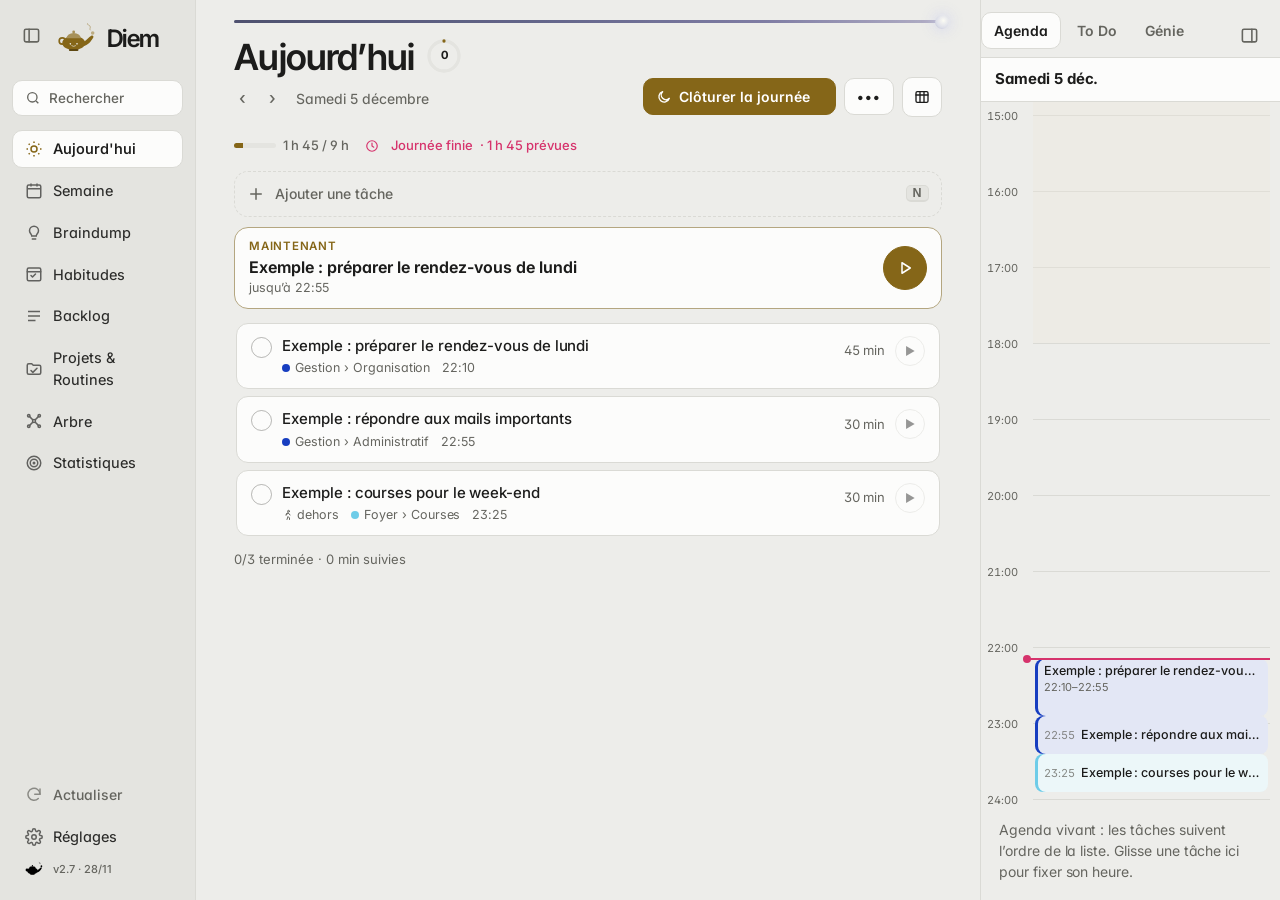
==== index.html @ 9d3a21b3 "v2.7 : tâche d'habitude repérable, place des routines (haut/bas/Génie), le Génie propose toutes les " ====
<!DOCTYPE html>
<html lang="fr">
<head>
<meta charset="utf-8">
<meta name="viewport" content="width=device-width,initial-scale=1">
<title>Diem</title>
<meta name="robots" content="noindex, nofollow">
<meta name="description" content="Diem, planificateur de journée personnel, gratuit et sans serveur : tes données restent dans ton navigateur. Voir about.html.">
<meta name="theme-color" content="#e8590c">
<link rel="manifest" href="manifest.json?v=7">
<link rel="icon" href="diem-icon.svg?v=2" type="image/svg+xml">
<link rel="apple-touch-icon" href="diem-192.png">
<link rel="preconnect" href="https://fonts.googleapis.com">
<link href="https://fonts.googleapis.com/css2?family=Inter+Tight:wght@500;600&family=Inter:wght@400;500;600&display=swap" rel="stylesheet">
<link rel="stylesheet" href="css/app.css?v=95">
</head>
<body>
<noscript><p style="padding:24px;font:16px system-ui">Diem est un planificateur de journée personnel qui fonctionne dans le navigateur (JavaScript requis). <a href="about.html">À propos de Diem et de tes données</a>.</p></noscript>
<div id="app">
 <button id="navtog" class="paneltog" data-act="navtog" aria-label="Afficher ou cacher le menu" title="Menu de gauche"><svg viewBox="0 0 24 24" fill="none" stroke="currentColor" stroke-width="2" stroke-linecap="round" stroke-linejoin="round"><rect x="3" y="4" width="18" height="16" rx="2"/><path d="M9 4v16"/></svg></button>
 <button id="sidetog" class="paneltog" data-act="sidetog" aria-label="Afficher ou cacher l’agenda" title="Volet de droite"><svg viewBox="0 0 24 24" fill="none" stroke="currentColor" stroke-width="2" stroke-linecap="round" stroke-linejoin="round"><rect x="3" y="4" width="18" height="16" rx="2"/><path d="M15 4v16"/></svg></button>
 <nav id="nav">
  <div class="brand" data-act="home" role="link" tabindex="0" title="Accueil : aujourd’hui"><svg class="logo" viewBox="0 0 64 64" aria-hidden="true"><g transform="translate(-24 -19.8) scale(.4)"><path class="ls" d="M196 92c-7-5 5-11-2-18s-12-2-10-9"/><circle class="lh" cx="78" cy="138" r="13"/><path class="la" d="M168 142C180 136 190 122 200 116c6-4 12 2 8 8-8 14-22 32-42 36z"/><ellipse class="la" cx="126" cy="146" rx="48" ry="30"/><path class="ll" d="M96 126a30 22 0 0 1 60 0z"/><circle class="ll" cx="126" cy="100" r="6"/><rect class="lt" x="106" y="172" width="40" height="8" rx="4"/><circle class="le" cx="112" cy="150" r="3.4"/><circle class="le" cx="140" cy="150" r="3.4"/><path class="lm" d="M118 158q8 6 16 0"/><circle class="lf" cx="206" cy="104" r="7.5"/></g></svg>Diem</div>
  <button class="navsearch" data-act="palopen" title="Rechercher ou lancer une commande (⌘K)"><svg viewBox="0 0 24 24" fill="none" stroke="currentColor" stroke-width="2"><circle cx="11" cy="11" r="7"/><path d="m20 20-3.5-3.5"/></svg><span>Rechercher</span><kbd>⌘K</kbd></button>
  <button data-view="today" data-drop="today" title="Aujourd’hui — dépose une tâche ici pour la faire aujourd’hui"><svg viewBox="0 0 24 24" fill="none" stroke="currentColor" stroke-width="2"><circle cx="12" cy="12" r="4"/><path d="M12 2v2M12 20v2M4.9 4.9l1.4 1.4M17.7 17.7l1.4 1.4M2 12h2M20 12h2M4.9 19.1l1.4-1.4M17.7 6.3l1.4-1.4"/></svg><span class="ll">Aujourd'hui</span><span class="sl">Jour</span></button>
  <button data-view="week"><svg viewBox="0 0 24 24" fill="none" stroke="currentColor" stroke-width="2"><rect x="3" y="4" width="18" height="17" rx="2"/><path d="M3 9h18M8 2v4M16 2v4"/></svg><span class="ll">Semaine</span><span class="sl">Semaine</span></button>
  <button data-view="dump"><svg viewBox="0 0 24 24" fill="none" stroke="currentColor" stroke-width="2"><path d="M12 3a6 6 0 0 0-6 6c0 2.2 1.2 3.4 2 4.5.6.8 1 1.6 1 2.5h6c0-.9.4-1.7 1-2.5.8-1.1 2-2.3 2-4.5a6 6 0 0 0-6-6z"/><path d="M9 20h6"/></svg><span class="ll">Braindump</span><span class="sl">Braindump</span></button>
  <button data-view="habits"><svg viewBox="0 0 24 24" fill="none" stroke="currentColor" stroke-width="2" stroke-linecap="round" stroke-linejoin="round"><rect x="3" y="4" width="18" height="17" rx="2"/><path d="M3 9h18"/><path d="M8 14l2 2 4-4"/></svg><span class="ll">Habitudes</span><span class="sl">Habitudes</span></button>
  <button data-view="backlog" data-drop="backlog" title="Backlog — dépose une tâche ici pour l’y renvoyer"><svg viewBox="0 0 24 24" fill="none" stroke="currentColor" stroke-width="2"><path d="M4 6h16M4 12h16M4 18h10"/></svg><span class="ll">Backlog</span><span class="sl">Backlog</span></button>
  <button data-view="projects"><svg viewBox="0 0 24 24" fill="none" stroke="currentColor" stroke-width="2" stroke-linecap="round" stroke-linejoin="round"><path d="M3 7a2 2 0 0 1 2-2h4l2 2h8a2 2 0 0 1 2 2v8a2 2 0 0 1-2 2H5a2 2 0 0 1-2-2z"/><path d="M8 14l2.5 2.5L16 11"/></svg><span class="ll">Projets & Routines</span><span class="sl">Projets</span></button>
  <button data-view="tree" class="navtree"><svg viewBox="0 0 24 24" fill="none" stroke="currentColor" stroke-width="2"><circle cx="12" cy="12" r="2"/><circle cx="5" cy="5" r="1.6"/><circle cx="19" cy="5" r="1.6"/><circle cx="5" cy="19" r="1.6"/><circle cx="19" cy="19" r="1.6"/><path d="M10.6 10.6 6.2 6.2M13.4 10.6l4.4-4.4M10.6 13.4l-4.4 4.4M13.4 13.4l4.4 4.4"/></svg><span class="ll">Arbre</span><span class="sl">Arbre</span></button>
  <button data-view="stats"><svg viewBox="0 0 24 24" fill="none" stroke="currentColor" stroke-width="2"><circle cx="12" cy="12" r="9"/><circle cx="12" cy="12" r="5"/><circle cx="12" cy="12" r="1"/></svg><span class="ll">Statistiques</span><span class="sl">Stats</span></button>
  <button data-view="side" id="sidebtn"><svg viewBox="0 0 24 24" fill="none" stroke="currentColor" stroke-width="2"><rect x="3" y="3" width="18" height="18" rx="2"/><path d="M15 3v18"/></svg><span class="ll">Agenda</span><span class="sl">Plus</span></button>
  <div id="runchip"></div>
  <button class="navrefresh" data-act="hardrefresh" title="Actualiser : dernière version de l’appli et dernières données" aria-label="Actualiser"><svg viewBox="0 0 24 24" fill="none" stroke="currentColor" stroke-width="2" stroke-linecap="round" stroke-linejoin="round"><path d="M20 11a8 8 0 1 0-2.3 5.7"/><path d="M20 4v7h-7"/></svg><span class="ll">Actualiser</span><span class="sl">Actualiser</span></button>
  <button data-view="settings" class="navset"><svg viewBox="0 0 24 24" fill="none" stroke="currentColor" stroke-width="2"><circle cx="12" cy="12" r="3"/><path d="M19.4 15a1.7 1.7 0 0 0 .3 1.8l.1.1a2 2 0 1 1-2.8 2.8l-.1-.1a1.7 1.7 0 0 0-1.8-.3 1.7 1.7 0 0 0-1 1.5V21a2 2 0 0 1-4 0v-.1a1.7 1.7 0 0 0-1.1-1.5 1.7 1.7 0 0 0-1.8.3l-.1.1a2 2 0 1 1-2.8-2.8l.1-.1a1.7 1.7 0 0 0 .3-1.8 1.7 1.7 0 0 0-1.5-1H3a2 2 0 0 1 0-4h.1a1.7 1.7 0 0 0 1.5-1.1 1.7 1.7 0 0 0-.3-1.8l-.1-.1a2 2 0 1 1 2.8-2.8l.1.1a1.7 1.7 0 0 0 1.8.3H9a1.7 1.7 0 0 0 1-1.5V3a2 2 0 0 1 4 0v.1a1.7 1.7 0 0 0 1 1.5 1.7 1.7 0 0 0 1.8-.3l.1-.1a2 2 0 1 1 2.8 2.8l-.1.1a1.7 1.7 0 0 0-.3 1.8V9a1.7 1.7 0 0 0 1.5 1H21a2 2 0 0 1 0 4h-.1a1.7 1.7 0 0 0-1.5 1z"/></svg><span class="ll">Réglages</span><span class="sl">Réglages</span></button>
  <div class="navver" title="v1.9 · 26/11 : gris zen façon Sunsama, volets qui glissent sans que rien ne bouge, menu replié en premier, bouton liste ⇄ agenda dans l’en-tête ; surprises : respiration au focus, ciel du jour, onde de la coche, journée accomplie."><svg class="vlogo" viewBox="0 0 64 64" aria-hidden="true"><g transform="translate(-24 -19.8) scale(.4)"><path class="ls" d="M196 92c-7-5 5-11-2-18s-12-2-10-9"/><circle class="lh" cx="78" cy="138" r="13"/><path class="la" d="M168 142C180 136 190 122 200 116c6-4 12 2 8 8-8 14-22 32-42 36z"/><ellipse class="la" cx="126" cy="146" rx="48" ry="30"/><path class="ll" d="M96 126a30 22 0 0 1 60 0z"/><circle class="ll" cx="126" cy="100" r="6"/><rect class="lt" x="106" y="172" width="40" height="8" rx="4"/><circle class="le" cx="112" cy="150" r="3.4"/><circle class="le" cx="140" cy="150" r="3.4"/><path class="lm" d="M118 158q8 6 16 0"/><circle class="lf" cx="206" cy="104" r="7.5"/></g></svg><b>v2.7 · 28/11</b><span>Génie complet.</span></div>
 </nav>
 <div id="syncbar" class="hidden" role="status"></div>
 <main id="main"></main>
 <aside id="side">
  <div class="sidegrip" title="Glisse pour élargir ou réduire le volet (double-clic : taille normale)" aria-hidden="true"></div>
  <div class="stabs"><button data-side="cal">Agenda</button><button data-side="todo">To Do</button><button data-side="ai">Génie<span id="aibadge"></span></button><button class="sm ghost mset" data-act="go" data-v="settings">Réglages</button><button class="x closeside" data-act="closeside" aria-label="Fermer le panneau">×</button></div>
  <div id="sidebody"></div>
 </aside>
</div>
<div id="modal" class="modal hidden"><div class="sheet" id="sheet" role="dialog" aria-modal="true"></div></div>
<div id="focus" class="focus hidden"></div>
<div id="toast" role="status"></div>

<script src="js/core.js?v=95"></script>
<script src="js/tree.js?v=95"></script>
<script src="js/icons.js?v=95"></script>
<script src="js/quotes.js?v=95"></script>
<script src="js/treeview.js?v=95"></script>
<script src="js/google.js?v=95"></script>
<script src="js/flow.js?v=95"></script>
<script src="js/sync.js?v=95"></script>
<script src="js/microsoft.js?v=95"></script>
<script src="js/auth.js?v=95"></script>
<script src="js/ai.js?v=95"></script>
<script src="js/mail.js?v=95"></script>
<script src="js/inbox.js?v=95"></script>
<script src="js/import.js?v=95"></script>
<script src="js/views.js?v=95"></script>
<script src="js/habits.js?v=95"></script>
<script src="js/render.js?v=95"></script>
<script src="js/events.js?v=95"></script>
<script src="js/main.js?v=95"></script>
</body>
</html>
---- css/app.css ----
/* Diem — styles : fonds neutres (clair/sombre), une seule couleur d’accent au choix */
/* VOICE: calme, posé, un carnet du matin — peu de couleurs, beaucoup d'air
   IDEA: un agenda papier ouvert : la liste du jour à gauche, la page horaire à droite
   PICTURE: la liste de tâches et la colonne horaire sont l'image elle-même
   COLOUR and TYPE: papier blanc chaud, encre presque noire, un orange lever-de-soleil ; Figtree
   LAYOUT: navigation fine | liste du jour | agenda ; empilé sur mobile */
:root{color-scheme:light dark;
--bg:light-dark(#f6f6f5,#141415);--panel:light-dark(#ffffff,#1e1e20);--panel2:light-dark(#efefee,#252528);
--line:light-dark(#e4e4e2,#2e2e31);--ink:light-dark(#1c1c1e,#ededee);--mute:light-dark(#6e6e73,#8e8e93);
--acc:light-dark(var(--al),var(--ad));--acc-strong:light-dark(var(--al),var(--ad));--on-acc:light-dark(#ffffff,#141415);--acc2:color-mix(in srgb,var(--acc) 15%,var(--panel));
--ok-strong:#1f7a4f;--ok:#2f9e6a;--warn:#d6336c;--ev:light-dark(#ececef,#2a2a2e);--evi:light-dark(#44444a,#c8c8cd);
--al:#856618;--ad:#D4B05A;
--sh:0 1px 2px rgba(0,0,0,.05),0 2px 8px rgba(0,0,0,.04)}
:root[data-accent=peche]{--al:#A5532F;--ad:#E8A283}
:root[data-accent=sauge]{--al:#46724E;--ad:#8DBA96}
:root[data-accent=lavande]{--al:#625CA8;--ad:#A9A3E6}
:root[data-accent=or]{--al:#856618;--ad:#D4B05A}
:root[data-accent=ardoise]{--al:#41679E;--ad:#86A8D8}
:root[data-accent=petrole]{--al:#26737A;--ad:#6DC0C4}
:root[data-theme=light]{color-scheme:light}:root[data-theme=dark]{color-scheme:dark}
*{box-sizing:border-box;min-width:0}
html,body{height:100%}
body{margin:0;background:var(--bg);color:var(--ink);font:15px/1.5 Inter,system-ui,-apple-system,"Segoe UI",sans-serif;font-feature-settings:"cv11","ss01";-webkit-font-smoothing:antialiased;overflow:hidden}
button,input,select,textarea{font:inherit;color:inherit}
button{cursor:pointer;border:1px solid var(--line);background:var(--panel);border-radius:9px;padding:7px 12px;min-height:36px;font-size:14px;font-weight:500;color:var(--ink)}
button:hover{border-color:var(--mute)}
button:focus-visible,input:focus-visible,select:focus-visible,textarea:focus-visible{outline:2px solid var(--acc);outline-offset:1px}
button.pri{background:var(--acc-strong);border-color:var(--acc-strong);color:var(--on-acc);font-weight:600}
button.pri:hover{filter:brightness(1.06)}
button.ok{background:var(--ok);border-color:var(--ok);color:#fff;font-weight:600}
button.ghost{background:transparent}
button.danger{background:transparent;color:var(--warn);border-color:transparent}
button.sm{padding:4px 10px;min-height:30px;font-size:13px;border-radius:7px}
button.big{min-height:48px;padding:10px 20px;font-size:16px}
input,select,textarea{background:var(--panel);border:1px solid var(--line);border-radius:9px;padding:8px 11px;min-height:40px;font-size:16px;width:100%}
textarea{resize:vertical;line-height:1.5}
h1,h2,h3,h4{margin:0;line-height:1.15;text-wrap:balance}
.hidden{display:none!important}
.sl{display:none}
.sp{flex:1}
.row{display:flex;gap:8px;align-items:center}
small,.mute{color:var(--mute)}
#app{display:grid;grid-template-columns:196px minmax(0,1fr) var(--sidew,360px);height:100vh;height:100dvh}
#nav{border-right:1px solid var(--line);padding:18px 12px;display:flex;flex-direction:column;gap:4px;background:var(--panel2)}
.brand{display:flex;align-items:center;gap:9px;font-family:Figtree,Inter,sans-serif;font-weight:800;font-size:19px;padding:0 8px 16px}
.brand{cursor:pointer;border-radius:8px}.brand:hover{opacity:.8}
.brand svg{width:28px;height:28px;flex:none}
#nav button[data-view]{border:0;background:transparent;text-align:left;font-weight:500;display:flex;align-items:center;gap:10px}
.navsearch{display:flex;align-items:center;gap:8px;border:1px solid var(--line);background:var(--panel);color:var(--mute);margin-bottom:10px;font-size:13.5px}.navsearch svg{width:16px;height:16px}.navsearch span{flex:1;text-align:left}.navsearch kbd{font-size:10.5px}
#nav button[data-view] svg{width:18px;height:18px;flex:none;opacity:.7}
.revtabs{margin:0 0 18px}
#nav .navset{margin-top:auto;opacity:.85}
#nav button[data-view].on{background:var(--panel);box-shadow:var(--sh);font-weight:700}
#runchip{margin-top:8px}
.tip{border:0;background:transparent;text-align:left;font-size:12px;color:var(--mute);display:flex;flex-wrap:wrap;gap:5px;align-items:center;padding:8px;min-height:0}.tip:empty{display:none}.tip kbd{color:var(--ink)}
kbd.k{margin-left:6px;font-size:10.5px;background:transparent;border:0;padding:0;opacity:0;width:0;display:inline-block;overflow:hidden;vertical-align:middle;transition:opacity .15s}
button:hover kbd.k{opacity:.6;width:auto}
.runbox{background:var(--acc2);border-radius:10px;padding:10px;font-size:13px;cursor:pointer}
.runbox b{display:block;white-space:nowrap;overflow:hidden;text-overflow:ellipsis;font-size:14px}
.runbox .t{font-variant-numeric:tabular-nums;font-weight:700;color:var(--acc)}
#nav #sidebtn{display:none}
#main{overflow:auto;padding:26px clamp(16px,3vw,40px) 80px}
.head{display:flex;flex-wrap:wrap;align-items:flex-end;gap:12px 16px;margin-bottom:18px}
.head h1{font-family:Figtree,Inter,sans-serif;font-size:clamp(26px,3.2vw,34px);font-weight:800;letter-spacing:-.015em}
.head .sub{display:block;padding:0;color:var(--mute);margin-top:4px;font-size:14px}
.dnav{display:flex;gap:4px}
.dnav button{min-width:38px;padding:6px 10px}
.acts{display:flex;flex-wrap:wrap;gap:8px;margin-left:auto}
.banner{display:flex;flex-wrap:wrap;gap:10px;align-items:center;background:var(--acc2);border-radius:12px;padding:10px 14px;margin-bottom:14px}
.objs{display:flex;flex-wrap:wrap;gap:6px;margin-bottom:14px}
.obj{border:1px solid var(--line);border-radius:999px;padding:3px 12px;font-size:13px;background:var(--panel);color:var(--mute)}
.obj.done{text-decoration:line-through;color:var(--mute)}
.load{margin:4px 0 16px}
.lbar{height:8px;border-radius:99px;background:var(--panel2);overflow:hidden;display:flex}
.lbar i{display:block;height:100%}
.lbar .m{background:var(--evi);opacity:.55}.lbar .t{background:var(--acc)}
.load.over .lbar .t{background:var(--warn)}
.ltxt{display:flex;justify-content:space-between;gap:10px;font-size:13px;color:var(--mute);margin-top:5px;flex-wrap:wrap}
.load.over .ltxt span:last-child{color:var(--warn);font-weight:600}
form.add{margin-bottom:10px}
form.add input{background:var(--panel);border-style:dashed}
.list{display:flex;flex-direction:column;gap:7px;min-height:60px;border-radius:12px;padding:2px}
.list.over,.tlin.over,.wcol .list.over{background:var(--acc2)}
.card{display:flex;align-items:flex-start;gap:10px;background:var(--panel);border:1px solid var(--line);border-radius:10px;padding:9px 12px;box-shadow:0 1px 1px rgba(0,0,0,.03);cursor:grab;transition:border-color .12s}
.card:hover{border-color:color-mix(in srgb,var(--ink) 22%,var(--line))}
.card.dragging{opacity:.4}
.card.done{box-shadow:none;background:transparent}.card.done .ctitle{color:var(--mute)}.card.done .cmeta,.card.done .ctime{opacity:.85}
.card.done .ctitle{text-decoration:line-through}
.card.running{border-color:var(--acc);box-shadow:0 0 0 2px var(--acc2)}
.chk{width:20px;height:20px;min-height:20px;padding:0;border-radius:50%;border:1.5px solid color-mix(in srgb,var(--mute) 70%,transparent);flex:none;margin-top:1px;font-size:12px;line-height:1;color:#fff;background:transparent}
.chk:hover{border-color:var(--ok);background:color-mix(in srgb,var(--ok) 15%,transparent)}
.card.done .chk{background:var(--ok-strong);border-color:var(--ok-strong)}
.cbody{flex:1;cursor:pointer}
.due{font-weight:500}.due.soon{color:var(--acc)}.due.late{color:var(--warn);font-weight:600}
.prio{color:var(--acc);font-weight:800;margin-right:5px}.prio.u{color:var(--warn)}
.ctitle{font-weight:500;font-size:15px;line-height:1.35;overflow-wrap:anywhere}
.cmeta{display:flex;flex-wrap:wrap;gap:4px 10px;margin-top:4px;font-size:12.5px;color:var(--mute);align-items:center;line-height:1.3}
.chip{display:inline-flex;align-items:center;gap:5px}
.chip::before{content:"";width:8px;height:8px;border-radius:50%;background:var(--c)}
.src{font-size:11.5px;border:1px solid var(--line);border-radius:5px;padding:0 5px}
.ctime{display:flex;align-items:center;gap:6px;font-size:13px;color:var(--mute);white-space:nowrap;font-variant-numeric:tabular-nums}
.play{width:30px;height:30px;min-height:30px;padding:0;border-radius:50%;font-size:11px}
.card:not(:hover) .play{opacity:.45}
.empty{color:var(--mute);padding:18px;text-align:center;border:1.5px dashed var(--line);border-radius:12px}
.foot{color:var(--mute);font-size:13px;margin-top:12px}
.note{background:var(--panel);border:1px solid var(--line);border-radius:12px;padding:12px 14px;margin-top:16px;white-space:pre-wrap}
/* semaine */
.week{display:grid;grid-template-columns:repeat(7,minmax(215px,1fr));gap:10px;overflow-x:auto;padding-bottom:10px}
.wcol{background:var(--panel2);border-radius:13px;padding:10px;display:flex;flex-direction:column;gap:8px;min-height:300px}
.wcol.today{box-shadow:inset 0 0 0 2px var(--acc)}
.wcol h3{font-size:15px;display:flex;justify-content:space-between;gap:6px;cursor:pointer}
.wcol h3 small{font-weight:500}
.wcol .card{padding:7px 9px;gap:8px}
.wcol .ctitle{font-size:13.5px}
.wcol .cmeta{font-size:11.5px}
.wcol .chk{width:17px;height:17px;min-height:17px}
.wcol .ctime{display:none}
.wcol form input{min-height:34px;font-size:14px;padding:5px 9px}
/* backlog */
.group{margin-bottom:22px}
.group h3{font-size:15px;margin-bottom:8px}
/* panneau latéral */
#side{border-left:1px solid var(--line);display:flex;flex-direction:column;background:var(--panel);min-height:0}
.stabs{display:flex;gap:4px;padding:12px 12px 8px;border-bottom:1px solid var(--line);align-items:center}
.stabs button{border:0;background:transparent;font-weight:600;color:var(--mute)}
.stabs button.on{color:var(--ink);background:var(--panel2)}
#sidebody{flex:1;overflow:auto;min-height:0;position:relative}
.sinfo{padding:18px;color:var(--mute);font-size:14px;display:flex;flex-direction:column;gap:10px}
.sinfo b{color:var(--ink)}
.calhead{display:flex;align-items:center;gap:8px;padding:10px 14px;font-weight:700;position:sticky;top:0;background:var(--panel);z-index:3;border-bottom:1px solid var(--line)}
.allday{padding:6px 14px;display:flex;flex-direction:column;gap:4px;border-bottom:1px solid var(--line)}
.allday a{font-size:12.5px;background:var(--ev);color:var(--evi);border-radius:6px;padding:2px 8px;text-decoration:none}
.tl{position:relative;padding:8px 10px 20px 52px}
.tlin{position:relative;border-radius:8px}
.hr{position:absolute;left:0;right:0;border-top:1px solid var(--line)}
.hr span{position:absolute;left:-46px;top:-8px;font-size:11px;color:var(--mute);font-variant-numeric:tabular-nums}
.work{position:absolute;left:0;right:0;background:var(--acc2);opacity:.35;pointer-events:none}
.ev,.blk{position:absolute;border-radius:6px;padding:3px 8px;font-size:12.5px;overflow:hidden;line-height:1.3;text-decoration:none}
.ev{background:var(--ev);color:var(--evi);border-left:3px solid var(--evi)}
.blk{background:var(--panel);border:1px solid var(--line);border-left:4px solid var(--c,var(--acc));box-shadow:var(--sh);cursor:grab;color:var(--ink)}
.blk.active{box-shadow:0 0 0 2px var(--acc),var(--sh);background:var(--acc2)}
.blk.active small::after{content:' · en cours';font-weight:700;color:var(--acc)}
.blk.done{opacity:.55;text-decoration:line-through}
.ev b,.blk b{display:block;font-weight:500;white-space:nowrap;overflow:hidden;text-overflow:ellipsis}
.ev small,.blk small{font-size:11px}
.short{display:flex;gap:6px;align-items:center;padding-top:0;padding-bottom:0}.short b{flex:1;order:2}.short small{order:1;flex:none;font-variant-numeric:tabular-nums;opacity:.75}
.short .bchk{top:50%;margin-top:-8px}
.now{position:absolute;left:-6px;right:0;border-top:2px solid var(--warn);z-index:2;pointer-events:none}
.now::before{content:"";position:absolute;left:-4px;top:-5px;width:8px;height:8px;border-radius:50%;background:var(--warn)}
.blk{display:block}
.blk.short,.ev.short{display:flex}.blk .bchk{position:absolute;right:4px;top:3px;width:16px;height:16px;min-height:16px;opacity:0;padding:0;border-radius:50%;border:1.5px solid var(--mute);background:var(--panel);font-size:10px;line-height:1;color:#fff}
.blk:hover .bchk,.blk.done .bchk{opacity:1}
.blk.done .bchk{background:var(--ok-strong);border-color:var(--ok-strong)}
.blk:hover b{padding-right:18px}
.blk .rz{position:absolute;left:0;right:0;bottom:0;height:7px;cursor:ns-resize}
.blk .rz::after{content:"";position:absolute;left:50%;bottom:2px;width:22px;height:3px;margin-left:-11px;border-radius:2px;background:var(--line);opacity:0}
.blk:hover .rz::after{opacity:1}
.hl{outline:2px solid var(--acc)!important;outline-offset:1px}
.ghostblk{position:absolute;left:2px;right:2px;border-radius:7px;background:var(--acc2);border:2px dashed var(--acc);pointer-events:none;z-index:4;font-size:12px;padding:2px 7px;color:var(--ink)}
.ctime .est{cursor:pointer;border-radius:6px;padding:1px 4px}.ctime .est:hover{background:var(--panel2)}
#pop{position:fixed;z-index:70;background:var(--panel);border:1px solid var(--line);border-radius:12px;box-shadow:0 10px 30px rgba(0,0,0,.18);padding:8px;display:flex;flex-wrap:wrap;gap:4px;width:236px}
#pop button{min-width:52px}
.seg{display:inline-flex;border:1px solid var(--line);border-radius:9px;overflow:hidden}.seg button{border:0;border-radius:0;min-height:36px}.seg button.on{background:var(--ink);color:var(--bg)}
.bigcal{border:1px solid var(--line);border-radius:14px;background:var(--panel);overflow:auto;height:calc(100vh - 190px);height:calc(100dvh - 190px);min-height:360px}
.bchead,.bcbody{display:grid;grid-template-columns:54px repeat(var(--n),minmax(0,1fr))}
.bchead{border-bottom:1px solid var(--line);position:sticky;top:0;background:var(--panel);z-index:5}
.bcday{padding:8px 8px 6px;border-left:1px solid var(--line);cursor:pointer;display:flex;flex-direction:column;gap:2px}
.bcday.today b{color:var(--acc)}.bcday small{color:var(--mute);font-size:12px}.bcday .allday{padding:4px 0 0;border:0}
.bcbody{position:relative;padding:8px 0 16px}
.axis{position:relative}.axis .hr{border-top:0}.axis .hr span{left:auto;right:8px}
.bccol{border-left:1px solid var(--line);padding:0 3px}.bccol .hr span{display:none}
.ghostline{position:absolute;left:0;right:0;height:3px;background:var(--acc);border-radius:2px;pointer-events:none;z-index:4}
.todo-item{display:flex;align-items:center;gap:8px;padding:9px 14px;border-bottom:1px solid var(--line);cursor:grab;font-size:14px}
.todo-item span{flex:1;overflow-wrap:anywhere}
.todo-item.imp span{color:var(--mute)}
.todo-item .hi{color:var(--warn);font-weight:800}
.todo-top{padding:10px 14px;display:flex;gap:8px;border-bottom:1px solid var(--line)}
.pill{display:inline-flex;align-items:center;gap:8px;background:var(--acc2);border-radius:10px;padding:8px 12px;font-size:13px;margin:10px 14px}
/* modale */
.modal{position:fixed;inset:0;background:rgba(15,17,20,.45);display:flex;align-items:flex-start;justify-content:center;padding:6vh 14px 14px;z-index:50;overflow:auto}
.sheet{background:var(--panel);border-radius:16px;width:min(640px,100%);padding:20px 22px;box-shadow:0 20px 60px rgba(0,0,0,.25)}
.mhead{display:flex;gap:10px;align-items:center;margin-bottom:14px}
.mtitle{font-size:20px;font-weight:700;border-color:transparent;padding-left:4px}
.mtitle:hover{border-color:var(--line)}
.x{border:0;background:transparent;font-size:22px;min-width:38px;color:var(--mute)}
.grid2{display:grid;grid-template-columns:repeat(2,minmax(0,1fr));gap:12px}
label{display:flex;flex-direction:column;gap:5px;font-size:13px;color:var(--mute);font-weight:500}
label.full{margin-top:12px}
.subs{margin-top:16px}
.subs h4{font-size:13px;color:var(--mute);font-weight:500;margin-bottom:6px}
.sub{display:flex;align-items:center;gap:8px;padding:4px 0}
.sub .chk{width:18px;height:18px;min-height:18px;font-size:10px}
.sub.cur{background:var(--acc2);border-radius:8px;padding-left:6px}
.sub .play{width:26px;height:26px;min-height:26px;font-size:10px}
.sub.d span{text-decoration:line-through;color:var(--mute)}
.sub span{flex:1}
.sub .x{font-size:16px;min-height:28px;min-width:28px}
.sub.d .chk{background:var(--ok-strong);border-color:var(--ok-strong)}
.subs form input{min-height:34px;font-size:14px;margin-top:4px}
.mfoot{display:flex;flex-wrap:wrap;gap:8px;align-items:center;margin-top:20px}
/* rituels */
.rsteps{display:flex;gap:6px;margin-bottom:18px;flex-wrap:wrap}
.rsteps span{font-size:12.5px;padding:3px 10px;border-radius:99px;background:var(--panel2);color:var(--mute)}
.rsteps span.on{background:var(--acc);color:#fff;font-weight:600}
.rsteps span.past{color:var(--ink)}
.rit h2{font-family:Figtree,Inter,sans-serif;font-size:24px;font-weight:800;margin-bottom:6px}
.lead{color:var(--mute);margin:0 0 14px}
.rlist{display:flex;flex-direction:column;gap:6px;margin:10px 0;max-height:46vh;overflow:auto}
.rrow{display:flex;gap:10px;align-items:center;justify-content:space-between;border:1px solid var(--line);border-radius:10px;padding:8px 10px;flex-wrap:wrap}
.rrow small{display:block}
.rrow .btns{display:flex;gap:5px;flex-wrap:wrap}
.rrow.sel{border-color:var(--acc);background:var(--acc2)}
.durs{display:flex;gap:4px;flex-wrap:wrap}
.durs button{min-width:46px}
.durs button.on{background:var(--ink);color:var(--bg);border-color:var(--ink)}
.rsec{font-size:13px;color:var(--mute);font-weight:600;margin:16px 0 4px}
.stat{display:grid;grid-template-columns:repeat(3,minmax(0,1fr));gap:10px;margin:10px 0}
.stat div{background:var(--panel2);border-radius:12px;padding:12px}
.stat b{display:block;font-size:24px;font-weight:800;font-variant-numeric:tabular-nums}
.stat small{font-size:12.5px}
.bars{display:flex;flex-direction:column;gap:8px;margin:10px 0}
.brow{display:grid;grid-template-columns:100px minmax(0,1fr) 70px;gap:10px;align-items:center;font-size:13px}
.brow .bt{height:10px;background:var(--panel2);border-radius:99px;overflow:hidden}
.brow .bt i{display:block;height:100%;background:var(--c)}
.brow span:last-child{text-align:right;font-variant-numeric:tabular-nums;white-space:nowrap}
/* focus */
.focus{position:fixed;inset:0;background:var(--bg);z-index:60;overflow:auto;display:flex;justify-content:center;padding:5vh 18px}
.fwrap{width:min(620px,100%);display:flex;flex-direction:column;gap:16px}
.ftop{display:flex;align-items:center;gap:10px}
.ftop .x{margin-left:auto;font-size:14px}
.ftitle{font-family:Figtree,Inter,sans-serif;font-size:clamp(28px,5vw,44px);font-weight:800;letter-spacing:-.01em}
.fclock{font-size:clamp(56px,12vw,96px);font-weight:800;font-variant-numeric:tabular-nums;line-height:1;color:var(--acc)}
.fsub{color:var(--mute)}
.fbtns{display:flex;flex-wrap:wrap;gap:10px}
.fnotes{min-height:110px}
/* réglages */
.set{max-width:720px;display:flex;flex-direction:column;gap:24px}
.set section{background:var(--panel);border:1px solid var(--line);border-radius:14px;padding:18px}
.set h2{font-size:18px;margin-bottom:4px}
.set p{margin:4px 0 12px;color:var(--mute);font-size:14px}
.set .grid2{margin-top:8px}
.status{display:inline-flex;align-items:center;gap:6px;font-size:13px;font-weight:600}
.status::before{content:"";width:8px;height:8px;border-radius:50%;background:var(--mute)}
.status.on::before{background:var(--ok)}
.chrow{display:grid;grid-template-columns:48px minmax(0,1fr) auto;gap:8px;align-items:center;margin-bottom:6px}
.chrow input[type=color]{padding:2px;height:40px}
code{background:var(--panel2);padding:2px 6px;border-radius:5px;font-size:13px;overflow-wrap:anywhere}
.keys{display:grid;grid-template-columns:auto 1fr;gap:6px 14px;font-size:14px}
kbd{background:var(--panel2);border:1px solid var(--line);border-bottom-width:2px;border-radius:5px;padding:0 6px;font:600 12.5px Figtree,sans-serif}
#toast{position:fixed;bottom:22px;left:50%;transform:translateX(-50%) translateY(20px);background:var(--ink);color:var(--bg);padding:10px 16px;border-radius:10px;font-size:14px;opacity:0;transition:.25s;pointer-events:none;z-index:80;max-width:90vw}
#toast.show{opacity:1;transform:translateX(-50%)}
/* assistant Claude */
.chat{display:flex;flex-direction:column;gap:10px;padding:14px}
.msg{border-radius:12px;padding:10px 12px;font-size:14px;white-space:pre-wrap;overflow-wrap:anywhere}
.msg.u{background:var(--acc2);align-self:flex-end;max-width:88%}
.msg.a{background:var(--panel2);max-width:100%}
.prop{display:flex;flex-direction:column;gap:6px;margin-top:8px;white-space:normal}
.pitem{display:flex;gap:8px;align-items:flex-start;background:var(--panel);border:1px solid var(--line);border-radius:9px;padding:7px 9px;font-size:13px}
.pitem div{flex:1}.pitem small{display:block}
.pitem.ok{opacity:.55}
.aibar{display:flex;flex-wrap:wrap;gap:6px;padding:10px 14px;border-top:1px solid var(--line)}
.aibar button{font-size:12.5px;min-height:30px;padding:3px 10px;border-radius:99px}
.aiform{display:flex;gap:6px;padding:0 14px 14px}
.aiform button{flex:none}
.aiform textarea{min-height:42px;max-height:140px;font-size:15px}
.aisug{display:inline-flex;align-items:center;gap:4px;background:var(--acc2);color:var(--ink);border-radius:6px;padding:0 0 0 6px;font-size:12px}
.aisug button{min-height:22px;height:22px;padding:0 6px;border:0;background:transparent;font-size:12px}
.badge{display:inline-block;min-width:18px;height:18px;border-radius:9px;background:var(--acc);color:#fff;font-size:11px;line-height:18px;text-align:center;margin-left:4px;padding:0 4px}
.aibox{margin-top:14px;border:1px solid var(--line);border-left:3px solid var(--acc);border-radius:10px;padding:10px 12px;background:var(--panel2);font-size:14px;display:flex;flex-direction:column;gap:6px}
.aibox p{margin:0;white-space:pre-wrap}
.evlist{display:flex;flex-direction:column;gap:5px;margin:0 0 14px}
.evlist h4{font-size:13px;color:var(--mute);font-weight:600;margin:0 0 2px}
.evrow{display:flex;align-items:center;gap:10px;background:var(--ev);color:var(--evi);border-radius:9px;padding:6px 10px;font-size:14px}
.evrow .evt{font-variant-numeric:tabular-nums;white-space:nowrap;font-weight:600}
.evrow .evn{flex:1;overflow:hidden;text-overflow:ellipsis;white-space:nowrap}
.dump{min-height:240px;font-size:17px;line-height:1.7;background:var(--panel);border-radius:14px;padding:14px 16px}
.calmap{display:grid;grid-template-columns:repeat(auto-fill,minmax(220px,1fr));gap:10px;margin:8px 0 12px}
.tpls{margin:0 0 22px}.tplgrid{display:grid;grid-template-columns:repeat(auto-fill,minmax(240px,1fr));gap:10px}
.tpl{background:var(--panel);border:1px solid var(--line);border-radius:12px;padding:12px;display:flex;flex-direction:column;gap:6px}
.tplitems{font-size:13px;color:var(--mute);line-height:1.4}.tplsug{display:flex;flex-direction:column;gap:6px;margin-top:10px}
.kpis{display:grid;grid-template-columns:repeat(4,minmax(0,1fr));gap:10px;margin-bottom:22px}
.kpis div{background:var(--panel);border:1px solid var(--line);border-radius:12px;padding:14px}
.kpis b{display:block;font-family:Figtree,Inter,sans-serif;font-size:28px;font-weight:800;font-variant-numeric:tabular-nums}
.kpis small{color:var(--mute);font-size:12.5px}
.stsec{margin-bottom:26px}.stsec h2{font-size:17px;margin-bottom:10px}
.wkbars{display:grid;grid-template-columns:repeat(12,minmax(0,1fr));gap:6px;height:180px;align-items:end;margin-top:24px}
.wkb{display:flex;flex-direction:column;align-items:center;justify-content:flex-end;height:100%;gap:4px;position:relative}
.wkb i{display:block;width:100%;background:var(--acc);border-radius:5px 5px 2px 2px;opacity:.85}
.wkb small{font-size:10.5px;color:var(--mute);white-space:nowrap}.wkb b{position:absolute;top:-18px;font-size:10.5px;font-weight:600;color:var(--mute)}
.brow span:first-child{overflow:hidden;text-overflow:ellipsis;white-space:nowrap}
.stsec .brow{grid-template-columns:150px minmax(0,1fr) 120px}
@media (max-width:720px){.stsec .brow{grid-template-columns:90px minmax(0,1fr) 92px}}
@media (max-width:720px){.kpis{grid-template-columns:repeat(2,minmax(0,1fr))}.wkb small{display:none}}
#pal{position:fixed;inset:0;background:rgba(15,17,20,.35);z-index:90;display:flex;justify-content:center;align-items:flex-start;padding:12vh 14px 14px}
.palbox{width:min(620px,100%);background:var(--panel);border-radius:14px;box-shadow:0 24px 70px rgba(0,0,0,.3);overflow:hidden;display:flex;flex-direction:column;max-height:70vh}
#palq{border:0;border-bottom:1px solid var(--line);border-radius:0;font-size:17px;padding:16px 18px;min-height:56px}
#palq:focus-visible{outline:none}
#pallist{overflow:auto;padding:6px}
.palgrp{font-size:11.5px;color:var(--mute);font-weight:600;padding:8px 12px 4px;text-transform:none}
.palit{display:flex;gap:10px;align-items:center;padding:9px 12px;border-radius:8px;cursor:pointer;font-size:14.5px}
.palit span{flex:1;overflow:hidden;text-overflow:ellipsis;white-space:nowrap}.palit small{color:var(--mute);font-size:12px;white-space:nowrap}
.palit.on{background:var(--acc2)}
.palfoot{display:flex;gap:14px;padding:8px 14px;border-top:1px solid var(--line);font-size:12px;color:var(--mute)}
.head.tight{margin-bottom:14px}.head .sub em{font-style:normal;color:var(--ink)}
.summary{display:flex;flex-wrap:wrap;gap:6px;margin:0 0 10px}
.sumchip{min-height:30px;padding:3px 11px;border-radius:99px;font-size:13px;color:var(--mute);background:var(--panel);display:inline-flex;align-items:center;gap:7px}
.sumchip.on{border-color:var(--ink);color:var(--ink)}.sumchip.warn{color:var(--warn)}.sumchip.acc{color:var(--acc)}
.meter{display:inline-block;width:42px;height:5px;border-radius:9px;background:var(--panel2);overflow:hidden}.meter i{display:block;height:100%;background:var(--acc)}.sumchip.warn .meter i{background:var(--warn)}
.sumdet{background:var(--panel);border:1px solid var(--line);border-radius:12px;padding:10px 12px;margin:-2px 0 12px}
.sumdet .load,.sumdet .evlist,.sumdet .objs{margin:0}
.more{letter-spacing:1px;min-width:40px}
.menu{display:flex;flex-direction:column;gap:6px;margin-top:12px}.menu button{text-align:left;display:flex;justify-content:space-between;min-height:44px}.menu kbd{opacity:.6}
.connrow{display:flex;align-items:center;gap:10px;flex-wrap:wrap;padding:8px 0;border-bottom:1px solid var(--line)}.connrow:last-of-type{border:0}.connrow .mute{font-size:13px}
details.adv{margin-top:8px}details.adv>summary{cursor:pointer;font-weight:600;padding:12px 0;color:var(--mute);list-style:none}details.adv>summary::before{content:'▸ ';}details.adv[open]>summary::before{content:'▾ '}
details.adv .set{margin-top:8px}
.mtl{display:flex;flex-direction:column;gap:8px}
.mrow{display:flex;flex-direction:column;gap:3px;position:relative}.mrow .card,.mrow .mev{width:100%}
.mtime{font-size:12px;font-weight:600;color:var(--mute);font-variant-numeric:tabular-nums;padding-left:4px}
.mev{flex:1;background:var(--ev);color:var(--evi);border-radius:10px;padding:8px 12px;font-size:14px}.mev b{display:block;font-weight:500}.mev small{font-size:12px}
.mev.free{background:transparent;border:1px dashed var(--evi)}
.mnow{position:relative;height:0;border-top:2px solid var(--warn);margin:4px 0}.mnow span{position:absolute;left:-60px;top:-9px;width:44px;text-align:right;font-size:11px;color:var(--warn);font-weight:700}
@media (max-width:720px){.card{-webkit-touch-callout:none;user-select:none}.head .acts{width:100%}.head .acts button:first-child{flex:1}.summary{flex-wrap:nowrap;overflow-x:auto;padding-bottom:2px}.sumchip{flex:none}}
.evrow.mini{font-size:12.5px;padding:3px 8px;gap:6px}
.evrow.free{background:transparent;border:1px dashed var(--evi)}
.ev{cursor:pointer}.ev.free{background:repeating-linear-gradient(135deg,var(--ev) 0 6px,transparent 6px 12px);border-left-style:dashed;opacity:.85}
.ev a{color:inherit;text-decoration:none;float:right;padding-left:4px}
.thinking{color:var(--mute);font-size:13px;padding:0 14px 10px}
@media (max-width:1100px){
 #app{grid-template-columns:196px minmax(0,1fr)}
 #side{position:fixed;top:0;right:0;bottom:0;width:min(380px,92vw);z-index:40;transform:translateX(100%);transition:transform .2s;box-shadow:-10px 0 40px rgba(0,0,0,.15)}
 body.side-open #side{transform:none}
 #nav #sidebtn{display:flex}
 .stabs .closeside{display:block}
}
.stabs .closeside{display:none;margin-left:auto}.stabs .mset{display:none}
@media (max-width:720px){
 kbd.k,.tip,.navsearch,#nav .navset,#nav .navrefresh,#nav .navver{display:none!important}
 .stabs .mset{display:inline-flex;margin-left:auto}.stabs .mset+.closeside{margin-left:0}
 #app{grid-template-columns:minmax(0,1fr);grid-template-rows:minmax(0,1fr) auto}
 #nav{grid-row:2;flex-direction:row;border-right:0;border-top:1px solid var(--line);padding:6px;gap:2px;overflow-x:auto}
 .brand,#runchip .runbox span{display:none}
 #nav button[data-view]{flex-direction:column;gap:3px;font-size:10.5px;padding:6px 2px;flex:1;align-items:center;white-space:nowrap;min-width:0}
 #nav .ll{display:none}#nav .sl{display:inline}
 #runchip{margin:0}
 .runbox{padding:6px 8px}
 #main{padding:18px 14px 30px}
 .grid2{grid-template-columns:minmax(0,1fr)}
 .stat{grid-template-columns:minmax(0,1fr)}
 .acts{margin-left:0}
 .brow{grid-template-columns:80px minmax(0,1fr) 60px}
}
@media (prefers-reduced-motion:reduce){*{transition:none!important}}
/* ---------- arbre des catégories ---------- */
.pchip{color:var(--mute);white-space:nowrap}
.tree{display:flex;flex-direction:column;gap:14px;margin:10px 0 4px}
.tpil{border:1px solid var(--line);border-radius:12px;padding:10px 12px}
.tdom{margin:8px 0 0 14px;padding-left:12px;border-left:2px solid var(--line)}
.tcats{margin:4px 0 6px 14px;display:flex;flex-direction:column;gap:4px}
.tnode{display:flex;align-items:center;gap:8px;min-width:0}
.tnode input{min-height:34px;padding:4px 8px}
.tnode .tname{flex:1;min-width:0;border-color:transparent;background:transparent}
.tnode .tname:hover,.tnode .tname:focus{border-color:var(--line);background:var(--panel)}
.tnode.l0 .tname{font-weight:600;font-size:16px}
.tnode.l1 .tname{font-weight:600}
.tnode input[type=color]{width:38px;height:34px;padding:2px;flex:none}
.tnode .dot{width:10px;height:10px;border-radius:50%;background:var(--c);flex:none;margin:0 4px}
.tnode .tkey{width:110px;flex:none;font-size:13px;color:var(--mute)}
.tnode .tkey::before{content:"#"}
.tnode select{width:auto;max-width:180px;min-height:34px;font-size:13px;flex:none}
.tnode .tcnt{font-size:12px;min-width:18px;text-align:right}
.tnode .x{flex:none}
.set .chrow:has([data-pn]){display:flex;flex-wrap:wrap}
.set .chrow [data-pn]{flex:1;min-width:140px}
.migl{display:grid;grid-template-columns:repeat(auto-fill,minmax(220px,1fr));gap:12px;max-height:52vh;overflow:auto;margin:10px 0}
.migp{display:flex;flex-direction:column;gap:2px}
.migp>b{margin-bottom:4px}
.migr{display:flex;justify-content:space-between;gap:8px;font-size:13px;flex-direction:row!important;align-items:center}
.migr span:first-child{min-width:0;overflow:hidden;text-overflow:ellipsis;white-space:nowrap}
.pilbar{display:flex;height:34px;border-radius:8px;overflow:hidden;gap:2px}
.pilbar i{background:var(--c);display:flex;align-items:center;padding:0 8px;min-width:0;font-style:normal}
.pilbar span{color:#fff;font-size:12px;font-weight:600;white-space:nowrap;overflow:hidden;text-overflow:ellipsis}
@media (max-width:640px){.tnode select{max-width:110px}.tnode .tkey{width:80px}.tdom{margin-left:4px}.tcats{margin-left:6px}}
#syncbar{position:fixed;top:10px;left:50%;transform:translateX(-50%);z-index:60;width:min(560px,calc(100vw - 20px));box-shadow:0 6px 24px rgba(0,0,0,.12);display:flex;align-items:center;gap:10px;padding:8px 10px 8px 14px;background:#fff4e6;color:#8a3b00;border-radius:10px;font-size:14px}
#syncbar.hidden{display:none}
#syncbar span{flex:1;min-width:0}
/* ---------- vue Arbre ---------- */
.tvtabs{margin:0 0 12px;flex-wrap:wrap}
.tvtabs .pdot{display:inline-block;width:8px;height:8px;border-radius:50%;background:var(--c);margin-right:6px}
.tvnote{display:flex;align-items:center;gap:10px;margin:0 0 12px;white-space:normal}.tvnote span{flex:1}
.tvwrap{display:grid;grid-template-columns:minmax(0,1fr) 290px;gap:16px;align-items:start}
.tvmap{background:var(--panel);border:1px solid var(--line);border-radius:14px;padding:6px}
.tvsvg{width:100%;height:auto;display:block;max-height:calc(100vh - 200px);margin:auto}
.tvn{cursor:pointer}.tvn:hover circle:nth-child(2){stroke:var(--ink);stroke-width:1.5}
.tvl{font-size:16px;cursor:pointer;font-family:Inter,sans-serif}
.tvl.d1{font-size:21px;font-weight:700}.tvl.d2{font-size:17px;font-weight:600}
.tvl.halo{paint-order:stroke;stroke:var(--panel);stroke-width:5px;stroke-linejoin:round}
.tvl.sel{text-decoration:underline;font-weight:700}
.tvl:hover{text-decoration:underline}
.tvp{background:var(--panel);border:1px solid var(--line);border-radius:14px;padding:14px;position:sticky;top:12px;display:flex;flex-direction:column;gap:8px}
.tvp h3{margin:0;font-size:16px}
.tvrow{display:flex;align-items:center;gap:8px}.tvrow .dot{width:12px;height:12px;border-radius:50%;background:var(--c);flex:none}
.tvrow input[type=color]{width:40px;height:38px;padding:2px;flex:none}
.tvname{font-size:17px;font-weight:600}
.tvkey{display:flex;align-items:center;gap:4px}.tvkey span{color:var(--mute)}
.tvacts{display:flex;flex-wrap:wrap;gap:6px;align-items:center}
.tdom>summary{list-style:none;cursor:pointer}.tdom>summary::-webkit-details-marker{display:none}
.tdom>summary .tnode::before{content:"▸";color:var(--mute);font-size:12px;width:10px}
.tdom[open]>summary .tnode::before{content:"▾"}
.chip.pc{cursor:pointer;border-radius:6px;padding:0 4px;margin:0 -4px}.chip.pc:hover{background:var(--hover,rgba(0,0,0,.05))}
.chip.nocat{color:var(--mute);opacity:0;transition:opacity .15s}.chip.nocat::before{display:none}
.card:hover .chip.nocat,.card:focus-within .chip.nocat{opacity:1}
@media (hover:none){.chip.nocat{opacity:1}}
.catbtn{display:flex;align-items:center;justify-content:space-between;gap:8px;width:100%;text-align:left;border-left:4px solid var(--c);font-weight:500}
/* sélecteur de catégorie */
#pickov{position:fixed;inset:0;background:rgba(20,20,20,.35);z-index:80;display:flex;align-items:flex-start;justify-content:center;padding:6vh 12px 12px}
.pk{background:var(--panel);border-radius:16px;box-shadow:0 20px 60px rgba(0,0,0,.25);width:min(980px,100%);max-height:88vh;display:flex;flex-direction:column;padding:16px 18px;gap:10px}
.pkhead{display:flex;align-items:center;justify-content:space-between;gap:10px}.pkhead b{font-size:17px;min-width:0;overflow:hidden;text-overflow:ellipsis;white-space:nowrap}
.pklead{margin:0;font-size:14px}
.pkq{font-size:16px}
.pksug{display:flex;flex-wrap:wrap;gap:6px;align-items:center}.pksug small{margin-right:4px}
.pkgrid{display:grid;grid-template-columns:repeat(auto-fit,minmax(200px,1fr));gap:14px;overflow:auto;padding-bottom:4px}
.pkcol{display:flex;flex-direction:column;gap:10px}
.pkph{font-weight:700;font-size:15px;color:var(--c);border-bottom:3px solid var(--c);padding-bottom:4px}
.pkph button{all:unset;cursor:pointer}.pkph button:hover{text-decoration:underline}
.pkdom{display:flex;flex-direction:column;gap:5px}
.pkdh{all:unset;cursor:pointer;font-weight:600;font-size:14px;display:flex;align-items:baseline;gap:6px}
.pkdh::before{content:"";width:8px;height:8px;border-radius:50%;background:var(--c);flex:none;align-self:center}
.pkdh small{color:var(--mute);font-weight:400;font-size:12px;opacity:0}.pkdh:hover small{opacity:1}.pkdh:hover{text-decoration:underline}
.pkdh.off{cursor:default}.pkdh.off:hover{text-decoration:none}
.pkcs{display:flex;flex-wrap:wrap;gap:5px;padding-left:14px}
.pkc{min-height:32px;padding:4px 10px;border-radius:999px;border:1px solid color-mix(in srgb,var(--c) 45%,transparent);background:color-mix(in srgb,var(--c) 10%,transparent);font-size:14px;color:var(--ink);cursor:pointer}
.pkc:hover{background:color-mix(in srgb,var(--c) 22%,transparent)}
.pkc.on{background:var(--c);color:#fff;border-color:var(--c)}
.pkc.cur{box-shadow:inset 0 0 0 2px var(--c)}
.pkfoot{display:flex;align-items:center;gap:8px;border-top:1px solid var(--line);padding-top:10px}
.pkfoot .on{background:var(--ink);color:var(--panel)}
@media (max-width:760px){.tvwrap{grid-template-columns:1fr}.tvp{position:static}#pickov{padding:0;align-items:stretch}.pk{border-radius:0;max-height:100vh;height:100%}.pkgrid{grid-template-columns:1fr}}

@media (min-width:761px){body.wideview #app{grid-template-columns:var(--navw,196px) minmax(0,1fr) 0}body.wideview #side{display:none}}

/* ---------- polissage (revue UI du 24/11) ---------- */
/* créneaux très courts : une ligne, sans débordement sur le suivant */
.blk.tiny,.ev.tiny{padding:0 6px;font-size:11px;align-items:center;border-radius:4px}
.blk.tiny b,.ev.tiny b,.blk.tiny small,.ev.tiny small{line-height:1.05}
.blk.tiny .bchk,.blk.tiny .rz{display:none}
/* durée manquante */
.nodur{color:var(--acc);font-size:12px;font-weight:600;white-space:nowrap}
/* astuce de saisie, seulement quand on écrit */
form.add{position:relative}
.addhint{display:none;position:absolute;left:0;right:0;top:100%;z-index:5;margin-top:4px;font-size:12.5px;color:var(--mute);padding:6px 10px;background:var(--panel);border:1px solid var(--line);border-radius:8px;box-shadow:var(--sh);pointer-events:none}
.addhint b{font-weight:600;color:var(--ink)}
form.add:focus-within .addhint{display:block}
/* en-tête : navigation et action principale sur une seule ligne */
.head.tight .acts{align-items:center}
.head.tight .dnav{margin-right:4px}
.more{min-width:44px;font-weight:700;letter-spacing:1px}
/* pastille de couleur cliquable (au lieu du grand carré) */
.cdot{position:relative;width:16px;height:16px;border-radius:50%;background:var(--c);flex:none;margin:0 3px;cursor:pointer;box-shadow:0 0 0 2px var(--panel),0 0 0 3px color-mix(in srgb,var(--c) 50%,transparent)}
.cdot input{position:absolute;inset:-14px;opacity:0;cursor:pointer;width:auto;height:auto;min-height:0;padding:0}
.tcnt{font-size:12px;color:var(--mute);white-space:nowrap}
.tvc{fill:var(--mute);font-size:.85em}
.tvleg{margin:4px 10px 8px;font-size:12.5px;color:var(--mute)}.tvleg span{color:var(--ink)}
.tvsvg{max-height:calc(100vh - 230px)}
.tvl{font-size:17px}.tvl.d1{font-size:22px}.tvl.d2{font-size:18px}
/* sélecteur : suggestions sur une ligne qui défile */
.pksug{flex-wrap:nowrap;overflow-x:auto;padding-bottom:4px;scrollbar-width:thin}.pksug .pkc{flex:none}
/* écrans tactiles : zones de 44 px minimum sans grossir le visuel */
@media (pointer:coarse){
 .chk,.play,.est,.bchk,.chip.pc,.cdot,.sumchip,.dnav button,.x{position:relative}
 .chk::after,.play::after,.est::after,.chip.pc::after,.sumchip::after,.x::after{content:"";position:absolute;inset:-12px}
 .play::after{inset:-7px}.sumchip::after{inset:-7px -2px}.est::after{inset:-11px -6px}.chip.pc::after{inset:-14px -4px}
 .dnav button,.more,button.sm,button.pri,.pkc{min-height:44px;min-width:44px}
 .sumchip{min-height:36px}
 .tvtabs button{min-height:44px}
}
.pk>.pkhead,.pk>.pkq,.pk>.pksug,.pk>.pklead,.pk>.pkfoot{flex:none}
.pksug{align-items:center;overflow-y:hidden}.pksug small{flex:none}
.pkgrid{flex:1;min-height:0}
.layoutbtn{width:40px;min-width:40px;padding:0;display:inline-flex;align-items:center;justify-content:center}
.layoutbtn svg{width:20px;height:20px}
@media (max-width:720px){.layoutbtn{display:none}}
.fclockrow{display:flex;align-items:center;gap:12px}
.freset{width:44px;height:44px;min-height:44px;padding:0;border-radius:50%;display:inline-flex;align-items:center;justify-content:center;background:transparent;color:var(--mute)}
.freset:hover{color:var(--ink);background:var(--panel2)}
.freset svg{width:22px;height:22px}
/* bascule liste ⇄ agenda : exactement au même endroit dans toutes les vues (coin haut droit) */
#main{position:relative}
/* fixé à l'écran : ne bouge ni avec le défilement ni avec la barre de défilement */
#main .head .layoutbtn{position:fixed;top:26px;right:calc(var(--sidew,360px) + clamp(16px,3vw,40px));height:40px;z-index:6}
@media (max-width:1100px){#main .head .layoutbtn{--sidew:0px}}
#main .head:has(.layoutbtn) .acts{margin-right:52px}
#main .head:has(.layoutbtn){min-height:40px}
#nav [data-drop].over{background:var(--acc2);box-shadow:inset 0 0 0 2px var(--acc)}
.dayrow{display:flex;gap:8px;align-items:center}.dayrow input{flex:1;min-width:0}.dayrow button,.dayrow span{flex:none;white-space:nowrap}
.menu .mvrow{display:flex;gap:8px}
.menu .mvico{flex:1;display:inline-flex;align-items:center;justify-content:center;min-height:44px;padding:0}
.menu .mvico svg{width:22px;height:22px}
.menu .mvico:disabled{opacity:.35;cursor:default}
/* priorité : drapeaux */
.flag{width:16px;height:16px;flex:none;vertical-align:-2px}
.flag.high{color:#c0392b}.flag.low{color:var(--mute);opacity:.8}.flag.mid{color:var(--mute)}
.pflag{display:inline-flex;margin-right:6px;vertical-align:-1px}
.prow{display:flex;gap:6px}
.pbtn{width:44px;min-height:40px;padding:0;display:inline-flex;align-items:center;justify-content:center;background:transparent}
.pbtn .flag{width:20px;height:20px}
.pbtn.on{background:var(--panel2);box-shadow:inset 0 0 0 2px var(--ink)}
#toast .tact{margin-left:12px;background:transparent;border:1px solid currentColor;color:inherit;min-height:28px;padding:2px 10px;font-size:13px}
#toast.show:has(.tact){pointer-events:auto}
#nav .navver{margin-top:auto;padding:8px 10px;font-size:11.5px;line-height:1.35;color:var(--mute)}
#nav .navver b{display:block;font-weight:600;color:var(--ink);font-size:11.5px}
#nav .navrefresh{margin-top:0}
#nav .navrefresh+.navset{margin-top:0}
#nav .navrefresh.spin svg{animation:spin .8s linear infinite}
@keyframes spin{to{transform:rotate(360deg)}}
/* journée sans pression */
.hoursq{display:flex;align-items:center;gap:8px;flex-wrap:wrap;margin:0 0 10px;padding:8px 12px;border:1px solid var(--line);border-radius:10px;background:var(--panel);font-size:14px;color:var(--mute)}
.hoursq input{width:auto;min-height:34px;padding:2px 8px}
.slidnote{background:transparent;border:0;color:var(--mute);font-size:13px;padding:6px 2px;min-height:0;margin-top:6px}
.slidnote:hover{color:var(--ink);text-decoration:underline}
.rollm{cursor:pointer;color:var(--mute);border-radius:6px;padding:0 4px}.rollm:hover{background:var(--panel2);color:var(--ink)}
/* rituels : citations, heures, énergie, piliers, phare */
.quote{margin:4px 0 18px;padding:14px 18px;border-left:3px solid var(--acc);background:var(--panel2);border-radius:0 10px 10px 0}
.quote blockquote{margin:0;font-family:Georgia,'Times New Roman',serif;font-size:18px;line-height:1.5;font-style:italic}
.quote figcaption{margin-top:8px;font-size:13px;color:var(--mute)}.quote figcaption span{font-style:italic}
.hoursrow{display:flex;align-items:flex-end;gap:12px;flex-wrap:wrap;margin:6px 0 4px}.hoursrow label{flex:0 0 auto}.hoursrow input{width:auto;font-size:18px}.hoursrow>span{padding-bottom:10px;color:var(--mute)}
.energy button.on{background:var(--ink);color:var(--panel)}
.pilrow{display:flex;gap:6px;flex-wrap:wrap;margin:6px 0 8px}
.pilc{font-size:13px;padding:3px 10px;border-radius:99px;background:color-mix(in srgb,var(--c) 16%,transparent);color:var(--ink);border:1px solid color-mix(in srgb,var(--c) 40%,transparent)}
.pilc.off{opacity:.5;border-style:dashed}
.pilidea{font-size:14px;margin:0 0 10px;color:var(--mute)}.pilidea b{color:var(--ink)}
.rrow.hot{box-shadow:inset 3px 0 0 var(--mute)}
.phare{color:#b8860b;margin-right:6px}
.phareline{font-weight:600;margin:0 0 10px}
#nav button.navrefresh{border:0;background:transparent;text-align:left;font-weight:500;display:flex;align-items:center;gap:10px;min-height:0;padding:8px 10px;color:var(--mute)}
#nav button.navrefresh svg{width:18px;height:18px;flex:none;opacity:.7}
#nav button.navrefresh:hover{color:var(--ink);background:var(--panel)}
#nav button.navrefresh .sl{display:none}
.overalert{margin:0 0 10px;padding:10px 12px;border-radius:10px;background:#fff4e6;color:#8a3b00;font-size:14px}
@media (prefers-color-scheme:dark){:root:not([data-theme=light]) .overalert{background:#3a2416;color:#ffc59a}}:root[data-theme=dark] .overalert{background:#3a2416;color:#ffc59a}
.pzones{display:grid;grid-template-columns:repeat(4,minmax(0,1fr));gap:8px;margin:4px 0 12px;position:sticky;top:0;z-index:2;background:var(--panel);padding:4px 0}
.pzone{border:1.5px dashed var(--line);border-radius:10px;padding:10px 8px;text-align:center;display:flex;flex-direction:column;gap:2px;transition:background .12s,border-color .12s}
.pzone b{font-size:14px}.pzone small{font-size:12px;color:var(--mute)}
.pzone.over{border-color:var(--acc);background:var(--acc2)}
.pzhint{font-size:13px;margin:0 0 4px}
.rrow.drg{cursor:grab}.rrow.drg .grip{color:var(--mute);margin-right:4px;letter-spacing:-2px;user-select:none}
.rrow.dragging{opacity:.4}
@media (max-width:640px){.pzones{grid-template-columns:repeat(2,minmax(0,1fr))}}
/* icônes sur les actions */
button.hasic{display:inline-flex;align-items:center;gap:7px}
button.hasic .ic{width:17px;height:17px;flex:none;opacity:.85}
.menu button.hasic{justify-content:flex-start}
.menu button.hasic .ic{width:19px;height:19px}
.menu button.hasic kbd{margin-left:auto}
button.danger.hasic .ic,button.pri.hasic .ic{opacity:1}

/* v1.0-F fenêtre de rituel à taille fixe */
.sheet:has(>.rit){height:min(680px,calc(100vh - 8vh - 14px));display:flex;flex-direction:column;overflow:hidden}
.rit{display:flex;flex-direction:column;flex:1;min-height:0}
.ritbody{flex:1;min-height:0;overflow:auto;padding-right:4px}
.rit .mfoot{flex:none;margin-top:14px;padding-top:12px;border-top:1px solid var(--line)}

/* Apparence : choix de l'accent */
.swatches{display:flex;flex-wrap:wrap;gap:8px}
.swatch{display:inline-flex;align-items:center;gap:8px;font-weight:500}
.swatch i{width:16px;height:16px;border-radius:50%;background:light-dark(var(--sl),var(--sd));display:inline-block}
.swatch.on{border-color:var(--acc);box-shadow:0 0 0 1px var(--acc)}
.logo .la{fill:var(--acc)}.logo .ll{fill:color-mix(in srgb,var(--acc) 72%,#fff)}.logo .lt{fill:color-mix(in srgb,var(--acc) 70%,#000)}
.logo .lh{fill:none;stroke:var(--acc);stroke-width:7}.logo .le{fill:var(--bg)}.logo .lm{fill:none;stroke:var(--bg);stroke-width:2.6;stroke-linecap:round}
.logo .lf{fill:color-mix(in srgb,var(--acc) 55%,#fff)}.logo .ls{fill:none;stroke:color-mix(in srgb,var(--acc) 60%,var(--bg));stroke-width:3;stroke-linecap:round}
.rrow>.chk{margin:0}.rrow>.chk+div{flex:1}
button.fclock{background:none;border:0;padding:0;min-height:0;cursor:text;border-radius:8px}button.fclock:hover{background:var(--panel2)}
input.fedit{width:5ch;font-size:clamp(48px,10vw,80px);padding:0 8px;min-height:0;text-align:center}
.fadj{display:flex;flex-direction:column;gap:6px}.fadj button{min-width:72px}
.fclock.over{color:var(--warn)}
.proj{background:var(--panel);border:1px solid var(--line);border-radius:14px;padding:14px 16px;margin-bottom:14px}
.proj.late{border-color:var(--warn)}
.projhead{display:flex;gap:10px;align-items:center;flex-wrap:wrap}
.projname{flex:1;min-width:180px;font-size:18px;font-weight:700;border-color:transparent;background:transparent;padding:4px 6px}
.projname:hover,.projname:focus{border-color:var(--line);background:var(--panel)}
.projend,.projdone{display:flex;flex-direction:row;align-items:center;gap:6px;font-size:13px;color:var(--mute);white-space:nowrap}
.projend input{width:auto;min-height:34px;font-size:14px}.projdone input{width:auto;min-height:0}
.projbar{height:6px;border-radius:3px;background:var(--panel2);margin:10px 0 6px;overflow:hidden}.projbar i{display:block;height:100%;background:var(--acc);border-radius:3px}
.projmeta{display:flex;gap:12px;flex-wrap:wrap;font-size:13px;color:var(--mute);margin-bottom:8px}.projmeta .soon{color:var(--acc)}.projmeta .warn{color:var(--warn)}
.proj .add{margin:4px 0 8px}
.projfin summary{cursor:pointer;color:var(--mute);margin:8px 0}
code{white-space:nowrap}
.jobpick .seg{flex-wrap:wrap}.jobh{margin-top:8px}
.jobweek{display:flex;flex-direction:column;gap:10px}.jobday{display:flex;flex-direction:column;gap:6px;border:1px solid var(--line);border-radius:10px;padding:8px 10px}
.sumchip.quiet{color:var(--mute)}
.wseg{display:flex;flex-wrap:wrap;gap:4px}
.wh{display:inline-flex;align-items:center;gap:3px}.wh svg{width:12px;height:12px}
.sumchip svg{width:14px;height:14px;vertical-align:-2px;margin-right:5px}
.wnow{align-self:center;margin-left:6px;font-size:13px;white-space:nowrap}.pbtn svg{width:18px;height:18px}
.jobsegs{display:flex;flex-direction:column;gap:4px;margin-top:8px}
.jobseg{display:grid;grid-template-columns:auto 1fr auto;gap:10px;align-items:center;font-size:13px;border-left:3px solid var(--mute);padding:3px 8px;background:var(--panel2);border-radius:0 6px 6px 0}
.jobseg.busy{border-left-color:var(--warn)}.jobseg.watch{border-left-color:var(--acc)}
.jobseg span{overflow:hidden;text-overflow:ellipsis;white-space:nowrap}.jobseg em{font-style:normal;color:var(--mute)}
.jobcals{display:flex;flex-direction:column;gap:8px;margin:8px 0}.jobcal{display:grid;grid-template-columns:1fr minmax(0,320px);gap:10px;align-items:center}
.rsteps .rtab{font-size:12.5px;padding:3px 10px;min-height:0;border-radius:99px;background:var(--panel2);color:var(--mute);border:0;font-weight:500}
.rsteps .rtab:hover{color:var(--ink);background:color-mix(in srgb,var(--acc) 12%,var(--panel2))}
.rsteps .rtab.past{color:var(--ink)}.rsteps .rtab.on{background:var(--acc);color:var(--on-acc);font-weight:600}
.rrow.hot{box-shadow:inset 4px 0 0 var(--warn);background:color-mix(in srgb,var(--warn) 7%,var(--panel))}
.rrow.hot .rollm{background:var(--warn);color:#fff;font-weight:700;padding:1px 7px;border-radius:99px}
.rrow.hot b::after{content:' · revient souvent';font-weight:500;font-size:12px;color:var(--warn)}
/* récompenses visuelles */
.chk{position:relative}
.chk.burst{animation:chkpop .45s cubic-bezier(.3,1.6,.5,1)}
.chk.burst::after{content:'';position:absolute;inset:-3px;border-radius:50%;border:2px solid var(--acc);animation:chkring .6s ease-out forwards;pointer-events:none}
.chk.burst::before{content:'';position:absolute;left:50%;top:50%;width:4px;height:4px;margin:-2px;border-radius:50%;background:var(--acc);pointer-events:none;
 box-shadow:0 -14px 0 var(--acc),10px -10px 0 var(--acc),14px 0 0 var(--acc),10px 10px 0 var(--acc),0 14px 0 var(--acc),-10px 10px 0 var(--acc),-14px 0 0 var(--acc),-10px -10px 0 var(--acc);animation:chkspark .6s ease-out forwards}
@keyframes chkpop{0%{transform:scale(1)}40%{transform:scale(1.35)}100%{transform:scale(1)}}
@keyframes chkring{0%{transform:scale(.6);opacity:1}100%{transform:scale(2.1);opacity:0}}
@keyframes chkspark{0%{transform:scale(.4);opacity:1}100%{transform:scale(1.6);opacity:0}}
.dayring{display:inline-block;width:34px;height:34px;margin-left:12px;vertical-align:-3px}
.dayring svg{width:100%;height:100%;transform:rotate(-90deg)}
.dayring .rbg{fill:none;stroke:var(--panel2);stroke-width:3.5}
.dayring .rfg{fill:none;stroke:var(--acc);stroke-width:3.5;stroke-linecap:round;transition:stroke-dasharray .6s ease}
.dayring text{transform:rotate(90deg);transform-origin:18px 18px;font-size:12px;font-weight:700;fill:var(--ink);text-anchor:middle}
.dayring .rsun{transform:rotate(90deg);transform-origin:18px 18px}.dayring .rsun circle{fill:var(--acc)}.dayring .rsun path{stroke:var(--acc);stroke-width:1.8;stroke-linecap:round}
.dayring.full .rfg{stroke-width:4}
.dayring.bump{animation:chkpop .5s cubic-bezier(.3,1.6,.5,1)}
@media (prefers-reduced-motion:reduce){.chk.burst,.chk.burst::after,.chk.burst::before,.dayring.bump{animation:none}}
/* bas de la barre de gauche : minuteur en cours · Réglages · Actualiser + version */
#nav #runchip{margin-top:auto}
#nav .navset{margin-top:6px;opacity:1}
#nav .navver{margin-top:0;padding:0 10px 4px 38px;font-size:11px;line-height:1.3;color:var(--mute);white-space:nowrap;overflow:hidden;text-overflow:ellipsis;cursor:default}
#nav .navver b{display:inline;font-weight:500;color:var(--mute);font-size:11px}
#nav .navver span{display:none}
.ritbody .rlist{max-height:none;overflow:visible}
/* focus réduit : pastille flottante */
#minifocus{position:fixed;left:50%;transform:translateX(-50%);bottom:18px;z-index:70;display:flex;align-items:stretch;gap:0;background:var(--panel);border:1px solid var(--line);border-radius:99px;box-shadow:0 8px 28px rgba(0,0,0,.18);overflow:hidden;max-width:min(520px,calc(100vw - 24px))}
#minifocus.hidden{display:none}
#minifocus.on{border-color:var(--acc)}
#minifocus button{border:0;border-radius:0;background:transparent;min-height:44px;display:flex;align-items:center;gap:10px}
#minifocus .mfexp{padding:6px 8px 6px 16px;flex:1;min-width:0}
#minifocus .mfexp svg,#minifocus .mfplay svg{width:18px;height:18px;flex:none}
#minifocus .mft{overflow:hidden;text-overflow:ellipsis;white-space:nowrap;font-weight:600}
#minifocus .mfc{font-variant-numeric:tabular-nums;font-weight:700;color:var(--acc)}
#minifocus .mfplay{padding:0 16px;border-left:1px solid var(--line)}
#minifocus button:hover{background:var(--panel2)}
.ftopacts{display:flex;gap:6px}.ftopacts button{display:inline-flex;align-items:center;gap:6px}.ftopacts svg{width:16px;height:16px}
@media (max-width:760px){#minifocus{bottom:76px}}
/* arbre plus lisible : texte foncé teinté de la couleur du pilier, halo, tailles plus grandes */
.tvl{fill:color-mix(in srgb,var(--c,var(--ink)) 62%,var(--ink));font-size:15px;font-weight:500}
.tvl.d1{font-size:22px;font-weight:700;fill:color-mix(in srgb,var(--c,var(--ink)) 80%,var(--ink))}
.tvl.d2{font-size:16.5px;font-weight:650}
.tvl.halo{paint-order:stroke;stroke:var(--panel);stroke-width:6px;stroke-linejoin:round}
.tvsvg{max-height:calc(100vh - 250px)}
/* une seule colonne : icônes alignées, textes alignés, la version sous « Actualiser » */
#nav button.navrefresh{padding-left:12px;padding-right:12px}
#nav .navver{padding-left:12px}
#nav .navver{display:flex;align-items:center;gap:10px}#nav .navver .vlogo{width:18px;height:18px;flex:none}
/* Maintenant / Ensuite */
.nownext{display:grid;grid-template-columns:minmax(0,1.4fr) minmax(0,1fr);gap:10px;margin:0 0 12px}
.nowc,.nextc{display:grid;grid-template-columns:minmax(0,1fr) auto;column-gap:10px;background:var(--panel);border:1px solid var(--line);border-radius:12px;padding:10px 14px}
.nowc{border-color:color-mix(in srgb,var(--acc) 45%,var(--line))}.nowc.run{background:color-mix(in srgb,var(--acc) 9%,var(--panel))}
.nowc small,.nextc small{grid-column:1;font-size:11.5px;text-transform:uppercase;letter-spacing:.06em;color:var(--mute);font-weight:600}
.nowc small{color:var(--acc)}
.nowt{grid-column:1;border:0;background:none;padding:0;min-height:0;text-align:left;font-size:16px;font-weight:650;overflow:hidden;text-overflow:ellipsis;white-space:nowrap}
.nextc .nowt{font-size:14.5px;font-weight:600}
.nowc .mute,.nextc .mute{grid-column:1;font-size:12.5px}
.nowplay{grid-column:2;grid-row:1/4;align-self:center;width:44px;height:44px;min-height:44px;border-radius:50%;padding:0;display:flex;align-items:center;justify-content:center;background:var(--acc-strong);border-color:var(--acc-strong);color:var(--on-acc)}
.nowplay svg{width:18px;height:18px}
@media (max-width:760px){.nownext{grid-template-columns:1fr}}
/* tâches faites repliées */
.donegrp{margin-top:10px}.donegrp summary{cursor:pointer;color:var(--mute);font-size:14px;font-weight:600;display:flex;align-items:center;gap:6px;padding:6px 2px;list-style:none}
.donegrp summary::-webkit-details-marker{display:none}.donegrp summary svg{width:16px;height:16px}
.donegrp summary::after{content:'▸';margin-left:2px;transition:transform .15s}.donegrp[open] summary::after{transform:rotate(90deg)}
.donelist{margin-top:6px}
/* clavier : tâche choisie */
.card.kbsel{outline:2px solid var(--acc);outline-offset:1px}
/* aperçu de la saisie rapide */
.qprev{display:flex;flex-wrap:wrap;gap:6px;margin-top:6px}.qprev:empty{display:none}
.qprev span{font-size:12px;padding:2px 8px;border-radius:99px;background:var(--acc2);color:var(--ink)}
/* volet de droite redimensionnable */
@media (min-width:1101px){#side{position:relative}}
@media (max-width:1100px){.sidegrip{display:none}}
.sidegrip{position:absolute;left:-4px;top:0;bottom:0;width:8px;cursor:col-resize;z-index:5}
.sidegrip:hover,.sizing .sidegrip{background:color-mix(in srgb,var(--acc) 35%,transparent)}
body.sizing{cursor:col-resize;user-select:none}
@media (max-width:720px){.sumchip .lg{display:none}}
form.add:has(.qprev:not(:empty)) .addhint{display:none!important}
/* durée : menu déroulant */
#pop.durpop{display:flex;flex-direction:column;flex-wrap:nowrap;width:130px;max-height:280px;overflow-y:auto;padding:4px;gap:0}
#pop.durpop .durit{border:0;background:none;text-align:left;padding:6px 12px;min-height:32px;border-radius:6px;font-size:14px;font-variant-numeric:tabular-nums}
#pop.durpop .durit:hover{background:var(--panel2)}#pop.durpop .durit.on{background:var(--acc);color:var(--on-acc);font-weight:600}
.dursel{width:auto;min-height:34px;font-size:14px;padding:4px 8px}
/* choix de catégorie en 3 clics */
.pkcrumbs{display:flex;align-items:center;gap:4px;flex-wrap:wrap;margin:10px 0 8px}.pkcrumbs span{color:var(--mute)}
.pkcrumbs .sm.on{color:var(--ink);font-weight:700}
.pktiles{display:grid;grid-template-columns:repeat(auto-fill,minmax(160px,1fr));gap:10px;max-height:min(52vh,460px);overflow:auto;padding:2px}
.pkt{min-height:78px;border-radius:14px;padding:12px 14px;text-align:left;display:flex;flex-direction:column;justify-content:space-between;gap:6px;
 background:color-mix(in srgb,var(--c) 14%,var(--panel));border:1px solid color-mix(in srgb,var(--c) 45%,var(--line));color:var(--ink)}
.pkt b{font-size:16px;font-weight:700;color:color-mix(in srgb,var(--c) 55%,var(--ink))}.pkt small{font-size:12.5px;color:var(--mute)}
.pkt:hover{background:color-mix(in srgb,var(--c) 24%,var(--panel));transform:translateY(-1px)}
.pkt.cur{box-shadow:0 0 0 2px var(--c)}.pkt.on{box-shadow:0 0 0 3px var(--acc)}
.pkt.all{grid-column:1/-1;min-height:64px;flex-direction:row;align-items:center;justify-content:space-between;background:color-mix(in srgb,var(--c) 32%,var(--panel));border:2px solid color-mix(in srgb,var(--c) 70%,var(--line))}
.pkt.all b{font-size:18px;color:color-mix(in srgb,var(--c) 40%,var(--ink))}.pkt.all small{font-weight:600;color:color-mix(in srgb,var(--c) 35%,var(--ink))}
.pkt.all:hover{background:color-mix(in srgb,var(--c) 42%,var(--panel))}
/* glisser-déposer : tuile visible, place d'arrivée marquée */
.card.dragging{opacity:.35;outline:2px dashed var(--acc);outline-offset:-2px}
.dragimg{position:fixed;top:-1000px;left:-1000px;opacity:1;background:var(--panel);box-shadow:0 12px 32px rgba(0,0,0,.25);transform:rotate(1.5deg);border-color:var(--acc)!important;pointer-events:none;z-index:9999}
.card.dropbefore{box-shadow:0 -3px 0 0 var(--acc)}.card.dropafter{box-shadow:0 3px 0 0 var(--acc)}
/* ajout : en haut / en bas / Génie */
form.add{display:flex;flex-wrap:wrap;align-items:center;gap:6px}
form.add>input{flex:1;min-width:0;order:1}
form.add .addpos{order:2;display:flex;gap:2px}
form.add .addpos .pbtn{width:34px;height:34px;min-height:34px}
form.add .qprev{order:3;flex-basis:100%;margin-top:0}
.wcol form.add .addpos,#side form.add .addpos,form.add[data-day=""] .addpos{display:none}
@media (max-width:760px){.nownext .nextc{display:none}}
.menu button>svg{width:18px;height:18px;flex:none}
/* bouton d'ajout + fenêtre d'ajout */
.addopen{width:100%;justify-content:flex-start;gap:10px;min-height:44px;margin-bottom:10px;border:1px dashed var(--line);background:var(--panel);color:var(--mute);font-weight:500;display:flex;align-items:center}
.addopen:hover{border-color:var(--acc);color:var(--ink)}.addopen svg{width:18px;height:18px}.addopen kbd{margin-left:auto}
.addsheet .adt{font-size:18px;min-height:48px;margin:6px 0 4px}
.addsheet .qprev{min-height:24px;margin:4px 0 10px}
.adrow{display:flex;flex-wrap:wrap;gap:8px;align-items:center;margin-bottom:10px}
.adbtn{display:inline-flex;align-items:center;gap:7px;min-height:40px;padding:0 12px;border:1px solid var(--line);border-radius:10px;background:var(--panel);font-size:14px;font-weight:500;color:var(--ink);flex-direction:row}
.adbtn svg{width:17px;height:17px;flex:none;color:var(--mute)}
.adbtn select{border:0;background:transparent;min-height:0;padding:0;font-size:14px;width:auto;color:var(--ink)}
.adbtn span{max-width:220px;overflow:hidden;text-overflow:ellipsis;white-space:nowrap}
.addsheet .mfoot small{font-size:12.5px}
@media (max-width:720px){.addsheet .mfoot small{display:none}}
/* boutons des volets */
.paneltog{position:fixed;z-index:30;top:16px;width:36px;height:36px;min-height:36px;padding:0;display:flex;align-items:center;justify-content:center;border-radius:9px;background:var(--panel);border:1px solid var(--line);color:var(--mute)}
.paneltog:hover{color:var(--ink);border-color:var(--acc)}.paneltog svg{width:19px;height:19px}
#navtog{left:152px}#sidetog{right:14px}
body.hidenav #navtog{left:12px}
@media (max-width:760px){.paneltog{display:none}}
body.hidenav #main{padding-left:clamp(56px,5vw,72px)}
@media (min-width:761px){#nav{grid-column:1}#main{grid-column:2;grid-row:1}#side{grid-column:3;grid-row:1}}
@media (min-width:761px) and (max-width:1100px){#main .head:has(.layoutbtn) .acts{margin-right:104px}}body.hideside #main .head:has(.layoutbtn) .acts{margin-right:104px}
.sheet:has(>.addsheet){height:auto}
/* v1.5 : volets identiques à gauche et à droite, à toutes les largeurs d'ordinateur */
@media (min-width:761px){
 #app{grid-template-columns:var(--navw,196px) minmax(0,1fr) var(--sidecol,var(--sidew,300px))}
 body.hidenav #app{--navw:0px}body.hidenav #nav{display:none}
 body.hideside #app{--sidecol:0px}body.hideside #side{display:none}
 #side{position:relative;transform:none;width:auto;box-shadow:none;z-index:auto;transition:none}
 #nav #sidebtn{display:none}.stabs .closeside{display:none}
 .sidegrip{display:block}
 #main .head .layoutbtn{--sidew:0px;right:calc(var(--sidewr,300px) + 24px)}
 body.hideside #main .head .layoutbtn{right:64px}
 #main .head:has(.layoutbtn) .acts{margin-right:52px}
 body.hideside #main .head:has(.layoutbtn) .acts{margin-right:104px}
}
/* téléphone : le volet de droite s’ouvre avec « Plus » dans la barre du bas */
.prsec{font-size:18px;margin:22px 0 10px}
/* le bouton de droite suit le bord du volet, comme celui de gauche */
@media (min-width:761px){
 #sidetog{right:calc(var(--sidewr,300px) - 48px)}
 body.hideside #sidetog{right:12px}
 body:not(.hideside) .stabs{padding-left:48px}
}
body.sidecollapse #side{opacity:.35}body.sidecollapse .sidegrip{background:var(--warn)!important}
/* multi-sélection */
.card.msel{outline:2px solid var(--acc);background:color-mix(in srgb,var(--acc) 8%,var(--panel))}
#mselbar{position:fixed;left:50%;bottom:22px;transform:translateX(-50%);z-index:75;display:flex;align-items:center;gap:4px;background:var(--ink);color:var(--bg);border-radius:14px;padding:6px 8px 6px 14px;box-shadow:0 12px 32px rgba(0,0,0,.25);max-width:calc(100vw - 24px);overflow-x:auto}
#mselbar.hidden{display:none}
#mselbar b{font-size:14px;margin-right:6px;white-space:nowrap}
#mselbar button{background:transparent;border:0;color:inherit;min-height:38px;padding:0 10px;display:inline-flex;align-items:center;gap:6px;border-radius:9px;white-space:nowrap;font-size:13.5px}
#mselbar button:hover{background:color-mix(in srgb,var(--bg) 18%,transparent)}
#mselbar svg{width:17px;height:17px}
#mselbar .mselprio{display:inline-flex;border-left:1px solid color-mix(in srgb,var(--bg) 25%,transparent);border-right:1px solid color-mix(in srgb,var(--bg) 25%,transparent);margin:0 4px;padding:0 4px}
#mselbar .mselprio button{padding:0 7px}
#mselbar .mselx{font-size:20px;padding:0 10px}
@media (max-width:760px){#mselbar{bottom:76px}#mselbar span:not(.mselprio){display:none}}
/* journée entière (Mvision…) : bloc hachuré, distinct des rendez-vous à horaires connus */
.ev.allday{background:repeating-linear-gradient(135deg,color-mix(in srgb,var(--adc,var(--mute)) 16%,var(--panel)) 0 8px,color-mix(in srgb,var(--adc,var(--mute)) 6%,var(--panel)) 8px 16px);border:1.5px dashed color-mix(in srgb,var(--adc,var(--mute)) 55%,var(--line));border-left-width:1.5px;color:var(--ink);padding:6px 8px;display:flex;flex-direction:column;gap:2px;cursor:default}
.ev.allday b{font-size:13px;font-weight:700}.ev.allday small{font-size:11.5px;color:var(--mute)}
/* surprise : l'horizon du jour, un petit soleil traverse la journée de ton heure de début à ton heure de fin */
.horizon{position:relative;height:4px;margin:-6px 0 16px;border-radius:4px;background:linear-gradient(90deg,#f3b58f,#f2d58a 30%,color-mix(in srgb,var(--acc) 70%,#ffe9b0) 55%,#e9a07a 78%,#8d86c9);opacity:.85}
.horizon::before{content:'';position:absolute;inset:0;width:calc(var(--p)*100%);border-radius:4px;background:color-mix(in srgb,var(--ink) 18%,transparent);mix-blend-mode:multiply}
.hsun{position:absolute;top:50%;left:calc(var(--p)*100%);width:14px;height:14px;margin:-7px 0 0 -7px;border-radius:50%;background:radial-gradient(circle at 40% 40%,#fff6d8,#f6c35b 55%,#ee9a4a);box-shadow:0 0 0 3px color-mix(in srgb,#f6c35b 30%,transparent),0 0 14px 4px color-mix(in srgb,#f6c35b 45%,transparent);transition:left 1s ease}
.hsun.moon{background:radial-gradient(circle at 60% 40%,#fdfdf6,#d9dbe8 60%,#aeb3cc);box-shadow:0 0 12px 3px color-mix(in srgb,#c9cdf0 50%,transparent)}
@media (prefers-reduced-motion:reduce){.hsun{transition:none}}
body:has(#mselbar:not(.hidden)) #toast{bottom:84px}
@media(max-width:720px){body:has(#mselbar:not(.hidden)) #toast{bottom:138px}}

.dragimg.dragmulti,.touchghost.dragmulti{box-shadow:6px 6px 0 -1px var(--panel),6px 6px 0 0 var(--line),12px 12px 0 -1px var(--panel),12px 12px 0 0 var(--line),0 12px 32px rgba(0,0,0,.25)}.dragimg.dragmulti::after,.touchghost.dragmulti::after{content:attr(data-n);position:absolute;top:-10px;right:-10px;min-width:24px;height:24px;padding:0 6px;border-radius:12px;background:var(--acc);color:#fff;font:700 13px/24px system-ui;text-align:center}
body.wideview #sidetog{display:none}

/* v1.7 tri du backlog */
.blsort{display:flex;align-items:center;gap:4px;flex-wrap:wrap;margin:4px 0 10px}.blsort span{font-size:12.5px;color:var(--mute);margin-right:4px}.blsort button{min-height:30px;padding:4px 11px;border-radius:999px;border:1px solid var(--line);background:transparent;color:var(--ink);font-size:13px;cursor:pointer}.blsort button.on{background:var(--acc);border-color:var(--acc);color:#fff}

/* v1.7 glisser à droite = sous-tâche */
.card.dropsub{box-shadow:inset 4px 0 0 var(--acc);background:color-mix(in srgb,var(--acc) 7%,var(--panel))!important;position:relative}.card.dropsub::after{content:'↳ en faire une sous-tâche';position:absolute;right:10px;bottom:6px;font-size:12px;font-weight:600;color:var(--acc);background:var(--panel);padding:1px 8px;border-radius:999px;border:1px solid color-mix(in srgb,var(--acc) 40%,transparent)}

/* v1.7 poignées du bloc journée entière */
.ev.allday{position:absolute}.ev.allday .adrz{position:absolute;left:0;right:0;height:9px;cursor:ns-resize;touch-action:none;z-index:2}.ev.allday .adrz.top{top:-3px}.ev.allday .adrz.bot{bottom:-3px}.ev.allday .adrz::after{content:'';position:absolute;left:50%;top:3px;width:28px;height:3px;margin-left:-14px;border-radius:2px;background:color-mix(in srgb,var(--adc,var(--mute)) 70%,var(--ink));opacity:0;transition:opacity .15s}.ev.allday:hover .adrz::after{opacity:.8}
.mev.allday{background:repeating-linear-gradient(135deg,color-mix(in srgb,var(--adc,var(--mute)) 14%,var(--panel)) 0 8px,color-mix(in srgb,var(--adc,var(--mute)) 5%,var(--panel)) 8px 16px);border:1.5px dashed color-mix(in srgb,var(--adc,var(--mute)) 55%,var(--line))}

/* v1.7 arbre en grand, responsive */
.tvhead{margin-bottom:6px}.tvhead h1{font-size:26px}
.tvbar{display:flex;align-items:center;gap:8px;flex-wrap:wrap;margin:0 0 10px}.tvbar .tvtabs{margin:0}
body.treemap #main{display:flex;flex-direction:column;height:100dvh;overflow:hidden;padding-bottom:12px}
body.treemap .tvwrap{flex:1;min-height:0;display:block;position:relative}
body.treemap .tvmap{position:absolute;inset:0;display:flex;flex-direction:column;padding:4px}
body.treemap .tvsvg{flex:1;min-height:0;width:100%;height:100%;max-height:none}
body.treemap .tvleg{margin:2px 10px 4px;font-size:12px}
body.treemap .tvwrap>.tvp{position:absolute;top:10px;right:10px;width:min(300px,calc(100% - 20px));max-height:calc(100% - 20px);overflow:auto;z-index:3;box-shadow:0 10px 30px rgba(0,0,0,.12)}
body.treemap .tvwrap>.tvp.tvpmini{flex-direction:row;align-items:center;gap:10px;width:auto;padding:6px 6px 6px 12px;font-size:13px}
.tvp{position:relative}.tvpx{position:absolute;top:6px;right:6px;width:30px;height:30px;min-height:0;padding:0;border:0;background:transparent;color:var(--mute);font-size:20px;line-height:1;cursor:pointer;border-radius:8px}.tvpx:hover{background:var(--line)}
@media (max-width:760px){body.treemap #main{height:calc(100dvh - 64px)}body.treemap .tvwrap>.tvp:not(.tvpmini){top:auto;bottom:10px;right:10px;left:10px;width:auto;max-height:55%}}
.tvrefine{display:inline-flex;align-items:center;gap:6px}.tvrefine svg{width:15px;height:15px}
body.treemap .tvwrap>.tvp.tvpmini{top:auto;bottom:8px;right:8px;left:auto;box-shadow:0 4px 14px rgba(0,0,0,.08)}
.rit>.tvp .tvpx{display:none}

.tvzoom{position:absolute;top:8px;left:8px;z-index:2;display:flex;align-items:center;gap:2px;background:var(--panel);border:1px solid var(--line);border-radius:10px;padding:2px;box-shadow:0 4px 14px rgba(0,0,0,.06)}
.tvzoom button{width:32px;height:32px;min-height:0;padding:0;border:0;background:transparent;color:var(--ink);font-size:18px;border-radius:8px;cursor:pointer}.tvzoom button:hover{background:var(--line)}
.tvzoom b{font-size:12px;font-weight:600;color:var(--mute);min-width:42px;text-align:center}
body.treemap .tvmap{touch-action:none;cursor:grab}body.treemap .tvmap.panning{cursor:grabbing}body.treemap .tvmap .tvn,body.treemap .tvmap .tvl{cursor:pointer}
.sheet:has(>.rit>.tvp),.sheet:has(.rit>.tvp){height:auto}
@media (max-width:760px){body.treemap .tvleg{display:none}}

.bltools{display:flex;align-items:center;gap:10px;flex-wrap:wrap;margin:4px 0 10px}.bltools .blsort{margin:0}
.blfilter{display:flex;align-items:center;gap:6px;border:1px solid var(--line);border-radius:999px;padding:0 10px;background:var(--panel);min-height:32px}.blfilter svg{width:15px;height:15px;color:var(--mute)}.blfilter input{border:0;background:transparent;min-height:30px;padding:0;width:170px;font-size:13.5px;outline:none;box-shadow:none}
#mselbar b small{font-weight:500;opacity:.75}

/* ============================================================
   v1.7 — REFONTE VISUELLE
   Fonds toujours neutres (blanc, gris, noir) ; la couleur vient
   uniquement de l’accent choisi. Plus de profondeur, moins de traits.
   ============================================================ */
:root{
--bg:light-dark(#e6e6e3,#101012);--panel:light-dark(#fbfbfa,#1a1a1d);--panel2:light-dark(#dededa,#222226);
--line:light-dark(#d3d3cf,#2a2a2e);--ink:light-dark(#121214,#efeff1);--mute:light-dark(#57575d,#93939a);
--tint:color-mix(in srgb,var(--acc) 10%,var(--panel));--tint2:color-mix(in srgb,var(--acc) 18%,var(--panel));
--r1:10px;--r2:14px;--r3:20px;
--e1:0 1px 1px rgba(0,0,0,.06),0 1px 3px rgba(0,0,0,.08);
--e2:0 1px 2px rgba(0,0,0,.07),0 6px 16px -4px rgba(0,0,0,.14);
--e3:0 2px 6px rgba(0,0,0,.06),0 24px 60px -12px rgba(0,0,0,.28);
--sh:var(--e1)}
:root[data-theme=dark],:root:not([data-theme=light]) {}
@media (prefers-color-scheme:dark){:root:not([data-theme=light]){--e1:0 0 0 1px rgba(255,255,255,.04),0 1px 2px rgba(0,0,0,.4);--e2:0 0 0 1px rgba(255,255,255,.05),0 8px 20px -6px rgba(0,0,0,.6)}}
:root[data-theme=dark]{--e1:0 0 0 1px rgba(255,255,255,.04),0 1px 2px rgba(0,0,0,.4);--e2:0 0 0 1px rgba(255,255,255,.05),0 8px 20px -6px rgba(0,0,0,.6)}
body{font-size:15px;letter-spacing:-.003em}
::selection{background:color-mix(in srgb,var(--acc) 28%,transparent)}

/* titres */
.head h1{font-size:clamp(28px,3.4vw,38px);letter-spacing:-.025em;line-height:1.05}
.head .sub{font-size:14px;font-weight:500;color:var(--mute);margin-top:6px}
.head .sub.kicker{font-size:12.5px;font-weight:650;letter-spacing:.07em;text-transform:uppercase;margin-top:8px}
.rit h2{letter-spacing:-.02em}

/* boutons */
button{border-radius:var(--r1);border-color:var(--line);transition:background .15s,border-color .15s,box-shadow .15s,transform .08s}
button:hover{border-color:color-mix(in srgb,var(--ink) 25%,var(--line))}
button:active{transform:translateY(1px)}
button.pri{background:linear-gradient(180deg,color-mix(in srgb,var(--acc-strong) 88%,#fff) 0%,var(--acc-strong) 100%);border-color:color-mix(in srgb,var(--acc-strong) 85%,#000);box-shadow:inset 0 1px 0 rgba(255,255,255,.22),0 1px 2px color-mix(in srgb,var(--acc) 40%,transparent),0 4px 12px -4px color-mix(in srgb,var(--acc) 55%,transparent)}
button.pri:hover{filter:brightness(1.05)}
input,select,textarea{border-radius:var(--r1)}

/* barre de gauche */
#nav button[data-view]{border-radius:var(--r1);color:color-mix(in srgb,var(--ink) 82%,var(--mute));transition:background .15s,color .15s}
#nav button[data-view]:hover{background:color-mix(in srgb,var(--ink) 5%,transparent)}
#nav button[data-view].on{background:var(--tint);color:var(--ink);box-shadow:inset 0 0 0 1px color-mix(in srgb,var(--acc) 22%,transparent)}
#nav button[data-view].on svg{opacity:1;color:var(--acc)}
#nav button[data-view].over{background:var(--tint2);box-shadow:inset 0 0 0 2px var(--acc)}
.brand{letter-spacing:-.02em}
.navsearch{border-radius:var(--r1)!important;box-shadow:var(--e1);border-color:transparent!important}

/* cartes de tâches */
.card{border:1px solid transparent;border-radius:var(--r2);box-shadow:var(--e1);padding:11px 14px;transition:box-shadow .18s,transform .18s,background .18s,border-color .18s}
.card:hover{box-shadow:var(--e2);transform:translateY(-1px)}
.card.done{box-shadow:none;background:transparent;border-color:transparent}
.card.done:hover{transform:none;box-shadow:none}
.card.kbsel{border-color:color-mix(in srgb,var(--acc) 55%,transparent);box-shadow:0 0 0 3px color-mix(in srgb,var(--acc) 16%,transparent),var(--e1)}
.card.msel{background:var(--tint)!important;border-color:color-mix(in srgb,var(--acc) 50%,transparent)!important;box-shadow:0 0 0 1px color-mix(in srgb,var(--acc) 40%,transparent)!important}
.ctitle{font-size:15px;font-weight:550;letter-spacing:-.005em}
.cmeta{font-size:12.5px;gap:4px 12px}
.chk{width:21px;height:21px;min-height:21px;border:1.75px solid color-mix(in srgb,var(--mute) 55%,transparent);transition:border-color .15s,background .15s,box-shadow .15s}
.chk:hover{border-color:var(--acc);box-shadow:0 0 0 4px color-mix(in srgb,var(--acc) 14%,transparent)}
.card.done .chk,.sub.d .chk{background:var(--acc);border-color:var(--acc);color:var(--on-acc)}
.wcol .card{border-radius:var(--r1);padding:8px 10px}

/* bouton d’ajout */
.addopen{border:1.5px dashed color-mix(in srgb,var(--mute) 35%,transparent);background:transparent;border-radius:var(--r2);min-height:48px}
.addopen:hover{border-color:var(--acc);color:var(--acc);background:var(--tint)}

/* chips de résumé */
.sumchip{background:var(--panel);box-shadow:var(--e1);border:0!important;font-weight:500}
.summary .sumchip b,.sumchip b{color:var(--ink)}

/* Maintenant / Ensuite */
.nownext>*{border-radius:var(--r2)!important}

/* agenda */
.ev,.blk{border-radius:8px}
.blk{border:0;border-left:0;background:color-mix(in srgb,var(--c,var(--acc)) 13%,var(--panel));box-shadow:inset 3px 0 0 var(--c,var(--acc)),var(--e1);padding:4px 9px}
.blk:hover{box-shadow:inset 3px 0 0 var(--c,var(--acc)),var(--e2)}
.blk.done{opacity:.55}
.blk.active{box-shadow:inset 3px 0 0 var(--c,var(--acc)),0 0 0 2px var(--acc),var(--e2)}
.ev{border-left:0;box-shadow:inset 3px 0 0 color-mix(in srgb,var(--evi) 55%,transparent);background:var(--ev)}
.ev.allday{box-shadow:none}

/* fenêtres */
#modal{backdrop-filter:blur(6px) saturate(1.1);-webkit-backdrop-filter:blur(6px) saturate(1.1)}
.sheet{border-radius:var(--r3);box-shadow:var(--e3);border:1px solid color-mix(in srgb,var(--line) 70%,transparent)}
.menu{border-radius:var(--r2)!important;box-shadow:var(--e3)!important}
#toast{border-radius:var(--r2);box-shadow:var(--e3);padding:11px 16px}
#mselbar{border-radius:var(--r2);box-shadow:var(--e3)}

/* volet de droite */
#side{background:color-mix(in srgb,var(--panel) 55%,var(--bg))}
.stabs button.on,.stabs [aria-selected=true]{background:var(--tint)!important;color:var(--ink)!important}

/* groupes et sections */
.group h3{font-size:12px;letter-spacing:.07em;text-transform:uppercase;color:var(--mute);font-weight:700}
.empty{border-radius:var(--r2);border-style:dashed}

/* arbre */
.tvmap,.tvp{border-radius:var(--r3)!important;border:0!important;box-shadow:var(--e1)}
body.treemap .tvwrap>.tvp{box-shadow:var(--e3)}

/* barre d’horizon : un peu plus présente */
.horizon{height:4px!important;border-radius:4px}

/* v1.7 indisponibilités récurrentes */
.ualist{display:flex;flex-direction:column;gap:8px;margin:8px 0 10px}
.uarow{display:flex;align-items:center;gap:8px;flex-wrap:wrap;padding:8px;border-radius:var(--r1);background:var(--panel2)}
.uarow [data-ua=label]{flex:1 1 160px;min-height:34px}.uarow input[type=time]{width:auto;min-height:34px}
.uadays{display:flex;gap:3px}.uadays button{width:30px;height:30px;min-height:0;padding:0;border-radius:50%;font-size:12.5px;font-weight:600;background:var(--panel);color:var(--mute)}
.uadays button.on{background:var(--acc);border-color:var(--acc);color:var(--on-acc)}
.ev.ua{background:repeating-linear-gradient(-45deg,color-mix(in srgb,var(--mute) 16%,var(--panel)) 0 6px,color-mix(in srgb,var(--mute) 7%,var(--panel)) 6px 12px);box-shadow:inset 3px 0 0 var(--mute);color:var(--ink)}
.mev.ua{background:repeating-linear-gradient(-45deg,color-mix(in srgb,var(--mute) 16%,var(--panel)) 0 6px,color-mix(in srgb,var(--mute) 7%,var(--panel)) 6px 12px)}

/* v1.7 arbre « étoile » */
.tvstar .tvorb{fill:none;stroke:var(--mute);stroke-opacity:var(--o);stroke-width:1;stroke-dasharray:2 7}
.tvstar .tvhalo{opacity:.16}
.tvstar .tvn:hover .tvhalo{opacity:.3}
.tvstar .tvcore circle:first-child{animation:tvpulse 4.5s ease-in-out infinite}
@keyframes tvpulse{50%{opacity:.6}}
.tvstar.anim .tvpaths path{stroke-dasharray:1;stroke-dashoffset:0;animation:tvdraw .9s cubic-bezier(.3,.7,.3,1) both}
@keyframes tvdraw{from{stroke-dashoffset:1}}
.tvstar .tvpaths path{stroke-dasharray:none}
@media (prefers-reduced-motion:reduce){.tvstar.anim .tvpaths path,.tvstar .tvcore circle:first-child{animation:none}}
[data-act=uaadd]{display:inline-flex;align-items:center;gap:6px}
[data-act=uaadd] svg,.uarow svg{width:16px;height:16px;flex:none}
.uarow{display:grid;grid-template-columns:minmax(120px,1fr) auto auto auto auto auto;align-items:center}
.uarow input[type=time]{width:118px}
.uarow [data-act=uadel]{width:34px;height:34px;min-height:0;padding:0;display:inline-flex;align-items:center;justify-content:center;color:var(--mute)}
.uarow [data-act=uadel]:hover{color:var(--warn)}
@media (max-width:1100px){.uarow{grid-template-columns:1fr auto auto auto}.uarow [data-ua=label]{grid-column:1/-1}.uarow .uadays{grid-column:1/-1}.uarow [data-act=uadel]{justify-self:end}}
.uarow{grid-template-columns:auto auto auto auto 1fr}.uarow [data-ua=label]{grid-column:1/-1}.uarow .uadays{grid-column:auto}.uarow input[type=time]{width:132px}.uarow [data-act=uadel]{justify-self:end}
@media (max-width:1100px){.uarow{grid-template-columns:auto auto auto 1fr}.uarow .uadays{grid-column:1/-1}}
@media (max-width:520px){.uarow input[type=time]{width:104px;padding-left:8px;padding-right:6px}.uarow{gap:6px}}

/* v1.7 sous-tâches dépliables sur la carte */
.subtog{display:inline-flex;align-items:center;gap:4px;min-height:0;padding:1px 8px 1px 5px;border-radius:999px;border:1px solid var(--line);background:transparent;font-size:12px;font-weight:500;color:var(--mute)}
.subtog i{font-style:normal;display:inline-block;transition:transform .15s;font-size:10px}.subtog.on i{transform:rotate(90deg)}
.subtog:hover,.subtog.on{color:var(--ink);border-color:color-mix(in srgb,var(--acc) 45%,var(--line))}
.csubs{display:flex;flex-direction:column;gap:2px;margin:8px 0 2px;padding-left:2px;border-left:2px solid color-mix(in srgb,var(--acc) 30%,var(--line))}
.csub{display:flex;align-items:center;gap:8px;padding:3px 8px;font-size:13.5px;border-radius:8px}
.csub:hover{background:color-mix(in srgb,var(--ink) 4%,transparent)}
.csub .chk{width:17px;height:17px;min-height:17px;font-size:10px}
.csub.d span{color:var(--mute);text-decoration:line-through}
.tsheet{position:relative}.tsheet h2{padding-right:40px}.sheetx{position:absolute;top:-6px;right:-8px;width:36px;height:36px;min-height:0;padding:0;border:0;background:transparent;color:var(--mute);font-size:24px;line-height:1;border-radius:10px}.sheetx:hover{background:color-mix(in srgb,var(--ink) 7%,transparent);color:var(--ink)}

/* champ de clé masqué sans être un champ « mot de passe » (évite les faux signalements d’hameçonnage) */
.secret{-webkit-text-security:disc;text-security:disc;font-family:monospace}
/* glisser au doigt : poignée visible seulement sur écran tactile */
.tgrip{display:none}
@media (pointer:coarse){.tgrip{display:flex;position:relative;z-index:2;align-items:center;justify-content:center;flex:none;width:22px;align-self:stretch;margin:-9px -4px -9px -8px;color:var(--mute);opacity:.7;touch-action:none;cursor:grab}.rrow .grip{touch-action:none;padding:8px 6px}}
.touchghost{position:fixed;left:0;top:0;z-index:9999;pointer-events:none;opacity:.95;box-shadow:0 10px 28px rgba(0,0,0,.25);transform-origin:top left}
body.touchdrag{user-select:none;-webkit-user-select:none}
.dupcard{display:flex;flex-direction:column;gap:10px;margin:10px 0 12px;padding:12px 14px;border-radius:var(--r2,12px);background:var(--panel);border:1px solid var(--acc);box-shadow:var(--e1,none)}
.dupcard b{display:block;margin-bottom:2px}.dupcard .mute{font-size:13px}.dupacts{flex-wrap:wrap;gap:8px}
.aibar button{display:inline-flex;align-items:center;gap:5px}.aibar .ic{width:15px;height:15px;flex:none}

/* rendez-vous Google → tâche */
.ev2t{background:none;border:0;padding:2px;margin:0;color:inherit;opacity:.55;cursor:pointer;line-height:0;border-radius:6px}
.ev2t:hover,.ev2t:focus-visible{opacity:1;background:color-mix(in srgb,currentColor 12%,transparent)}
.ev2t .ic{width:14px;height:14px}
.ev .ev2t,.mev .ev2t{float:right}
.evrow .ev2t{margin-left:4px}
.evt-rdv .ic{width:12px;height:12px}
@media (pointer:coarse){.mev .ev2t,.ev .ev2t{padding:9px;margin:-7px -7px -7px 0}.ev2t .ic{width:16px;height:16px}}

/* ============================================================
   v1.8 — DIEM ZEN
   Calme façon Sunsama, précision façon macOS. Fonds gris chaud
   « papier », titres Inter Tight, moins de traits et d'ombres.
   ============================================================ */
:root{
--bg:light-dark(#F4F2EC,#1E1C19);--panel:light-dark(#FFFFFF,#2A2824);--panel2:light-dark(#EDEAE3,#24221F);
--line:light-dark(#E4E0D6,#38352F);--ink:light-dark(#23211D,#EDEAE3);--mute:light-dark(#77716A,#A39E93);
--e1:none;--e2:0 1px 2px rgba(40,30,10,.05),0 4px 14px -6px rgba(40,30,10,.10);--sh:none;
--fh:'Inter Tight',Inter,system-ui,sans-serif}
:root[data-theme=dark]{--e2:0 0 0 1px rgba(255,255,255,.04),0 6px 18px -8px rgba(0,0,0,.6)}
body{font-family:Inter,system-ui,-apple-system,sans-serif;font-size:15px;line-height:1.5;-webkit-font-smoothing:antialiased}

/* titres : Inter Tight, poids mesuré */
.head h1,.rit h2,.ftitle,.kpis b,.brand{font-family:var(--fh);font-weight:600;letter-spacing:-.025em}
.head h1{font-size:clamp(28px,3.2vw,36px)}
.head .sub,.head .sub.kicker{font-size:14px;font-weight:450;letter-spacing:0;text-transform:none;color:var(--mute);margin-top:4px}
.rit h2{font-size:24px}
.group h3{font-size:13px;letter-spacing:0;text-transform:none;font-weight:550;color:var(--mute)}

/* cartes : à plat, un trait chaud, rien qui bouge */
.card{border:1px solid var(--line);box-shadow:none;border-radius:12px;padding:12px 14px}
.card:hover{transform:none;box-shadow:none;border-color:color-mix(in srgb,var(--ink) 18%,var(--line))}
.card.done{border-color:transparent}
.ctitle{font-weight:500}
.cmeta{color:var(--mute)}
.chk{border-color:color-mix(in srgb,var(--mute) 45%,transparent)}

/* résumé du jour : du texte posé, pas des boutons */
.sumchip{background:transparent!important;box-shadow:none!important;border:0!important;padding-left:0;padding-right:10px;color:var(--mute)}
.addopen{border:1px dashed var(--line);color:var(--mute);min-height:46px}
.addopen:hover{background:transparent;border-color:color-mix(in srgb,var(--acc) 50%,var(--line))}
.nownext>*{box-shadow:none!important}

/* boutons : à plat */
button.pri{background:var(--acc-strong);border-color:var(--acc-strong);box-shadow:none}
button.pri:hover{filter:brightness(1.06)}

/* barre de gauche : calme, l'accent seulement sur l'icône active */
#nav{background:var(--bg);border-right:1px solid var(--line)}
#nav button[data-view]{font-size:14.5px;font-weight:450;color:color-mix(in srgb,var(--ink) 80%,var(--mute))}
#nav button[data-view].on{background:var(--panel);box-shadow:none!important;border:1px solid var(--line);font-weight:550;color:var(--ink)}
.navsearch{box-shadow:none!important;border:1px solid var(--line)!important;background:var(--panel)!important}
.navsearch kbd{display:none}

/* logo plus gros */
.brand{font-size:24px;gap:11px;padding:2px 8px 18px 46px}
.brand svg{width:38px;height:38px}

/* volet de droite : même papier que le fond */
#side{background:var(--bg)}
.stabs button.on,.stabs [aria-selected=true]{background:var(--panel)!important;border:1px solid var(--line)}

/* agenda : blocs posés, sans ombre */
.blk{box-shadow:inset 3px 0 0 var(--c,var(--acc));background:color-mix(in srgb,var(--c,var(--acc)) 11%,var(--panel))}
.blk:hover{box-shadow:inset 3px 0 0 var(--c,var(--acc))}

/* fenêtres : douces */
.sheet{box-shadow:0 24px 60px -20px rgba(40,30,10,.28);border:1px solid var(--line)}
#modal{backdrop-filter:blur(3px);-webkit-backdrop-filter:blur(3px)}
.horizon{height:3px!important}

/* boutons des volets comme dans Claude : icône discrète en haut, toujours au même endroit */
@media (min-width:761px){
 .paneltog{border:0;background:transparent;color:var(--mute);width:34px;height:34px;min-height:34px;border-radius:8px;top:18px}
 .paneltog:hover{background:color-mix(in srgb,var(--ink) 7%,transparent);color:var(--ink);border:0}
 #navtog,body.hidenav #navtog{left:14px}
 #sidetog,body.hideside #sidetog{right:14px}
 body:not(.hideside) .stabs{padding-left:0;padding-right:46px}
 /* menu replié : un rail d'icônes, comme la barre latérale repliée de Claude */
 body.hidenav #app{--navw:64px}
 body.hidenav #nav{display:flex;padding:64px 8px 14px;align-items:center}
 body.hidenav #nav .brand,body.hidenav #nav .navver,body.hidenav #nav #runchip,body.hidenav #nav .navsearch span{display:none}
 body.hidenav #nav button[data-view],body.hidenav #nav .navrefresh,body.hidenav #nav .navsearch{justify-content:center;padding:10px;width:44px;gap:0}
 body.hidenav #nav button[data-view] .ll,body.hidenav #nav button[data-view] .sl,body.hidenav #nav .navrefresh span{display:none}
 body.hidenav #main{padding-left:clamp(24px,3vw,40px)}
}
#nav button[data-view]{border:1px solid transparent}
#nav button.navrefresh{border:1px solid transparent}.navver{transform:translateX(1px)}
/* 25/11 23 h 35 : retour aux fonds de la v1.7 (gris neutre), le reste du style zen est gardé */
:root{--bg:light-dark(#e6e6e3,#101012);--panel:light-dark(#fbfbfa,#1a1a1d);--panel2:light-dark(#dededa,#222226);
--line:light-dark(#d3d3cf,#2a2a2e);--ink:light-dark(#121214,#efeff1);--mute:light-dark(#57575d,#93939a)}
/* la barre d'avancement du jour s'arrête avant les boutons du haut */
@media (min-width:761px){body.hideside #main .horizon{margin-right:44px}}
@media (min-width:761px){body.wideview.hidenav #app{grid-template-columns:64px minmax(0,1fr) 0}}
/* bas de la barre : Actualiser puis Réglages, toujours en bas, aussi en rail replié */
#nav .navset,#nav .navrefresh{margin-top:0}
@media (min-width:761px){body.hidenav #nav .navrefresh{margin-top:auto}}
/* le bouton liste ⇄ agenda (et celui du volet quand l'agenda est caché) ne recouvre plus rien dans l'en-tête */
@media (min-width:761px){
 #main .head:has(.layoutbtn) .acts{margin-right:0!important}
 #main .head:has(.layoutbtn){padding-right:56px}
 body.hideside #main .head:has(.layoutbtn){padding-right:104px}
}
@media (min-width:761px){body.hideside #main .head{padding-right:52px}}
/* bouton liste ⇄ agenda : à sa place parmi les boutons de l'en-tête (plus de position flottante sous la ligne) */
@media (min-width:761px){
 #main .head .layoutbtn,body.hideside #main .head .layoutbtn{position:static;right:auto;top:auto;height:auto;min-height:40px}
 #main .head:has(.layoutbtn){padding-right:0}
 body.hideside #main .head:has(.layoutbtn),body.hideside #main .head{padding-right:52px}
}
/* ============ bascule fluide des volets : rien ne saute, tout glisse ============ */
@media (min-width:761px){
 #app{transition:grid-template-columns .32s cubic-bezier(.32,.72,0,1)}
 /* le rail garde exactement la géométrie du menu ouvert : mêmes marges, mêmes hauteurs ; seuls les libellés s'effacent */
 body.hidenav #nav{padding:18px 12px;align-items:stretch;overflow:hidden}
 body.hidenav #nav .brand,body.hidenav #nav .navver,body.hidenav #nav #runchip{display:flex;visibility:hidden}
 body.hidenav #nav .navver{display:block}
 body.hidenav #nav button[data-view],body.hidenav #nav .navrefresh,body.hidenav #nav .navsearch{justify-content:flex-start;width:auto;padding:revert-layer;gap:10px}
 body.hidenav #nav .navsearch span,body.hidenav #nav button[data-view] .ll,body.hidenav #nav .navrefresh span{display:inline;opacity:0}
 #nav .navsearch span,#nav button[data-view] .ll,#nav .navrefresh span,#nav .brand{transition:opacity .2s}
 body.hidenav #nav .navrefresh{margin-top:0}
 #nav{min-width:0}#nav>*{white-space:nowrap}
 /* le contenu central garde ses marges : il glisse avec la colonne au lieu de sauter */
 body.hidenav #main{padding-left:revert-layer}
 /* volet de droite : il s'efface en glissant */
 #side{transition:opacity .25s}
 body.hideside #side{display:block;visibility:hidden;opacity:0;overflow:hidden}
}
@media (prefers-reduced-motion:reduce){#app,#side{transition:none}}
@media (min-width:761px){
 body.hidenav #nav button[data-view],body.hidenav #nav .navrefresh,body.hidenav #nav .navsearch{padding-left:12px;padding-right:0;overflow:hidden}
 #nav button[data-view] .ll,#nav .navrefresh span{white-space:normal;width:118px;flex:none;text-align:left}
 #nav>*{white-space:normal}
 body.hidenav #nav .navver{display:revert-layer}
}
@media (min-width:761px){body.hidenav #nav button[data-view] .ll,body.hidenav #nav .navrefresh span{display:inline-block}}
/* 26/11 : gris « Zen doux » façon Sunsama (choix du propriétaire) */
:root{--bg:light-dark(#EDEDEA,#171716);--panel:light-dark(#FCFCFB,#212120);--panel2:light-dark(#E4E4E0,#282827);
--line:light-dark(#DADAD5,#323230);--ink:light-dark(#1C1C1B,#EDEDEB);--mute:light-dark(#65655F,#9C9C97)}
#nav{background:var(--panel2)}
/* rail : mêmes marges que le menu ouvert, au pixel près */
@media (min-width:761px){
 body.hidenav #nav button[data-view],body.hidenav #nav .navset{padding:7px 0 7px 12px}
 body.hidenav #nav .navrefresh{padding:8px 0 8px 12px}
}
@media (min-width:761px){body.hidenav #nav .navver{display:flex}}
@media (min-width:761px){body.hidenav #main{padding-left:clamp(16px,3vw,40px)}}
/* surprise : une respiration au début du focus */
.breathe{position:absolute;inset:0;display:flex;align-items:center;justify-content:center;pointer-events:none;z-index:5;animation:brfade 8.6s ease forwards}
.breathe i{position:absolute;width:120px;height:120px;border-radius:50%;background:radial-gradient(circle,color-mix(in srgb,var(--acc) 32%,transparent) 0,color-mix(in srgb,var(--acc) 10%,transparent) 60%,transparent 72%);animation:brcircle 8s ease-in-out forwards}
.breathe span{position:relative;font-family:var(--fh);font-size:20px;font-weight:500;letter-spacing:.02em;color:var(--ink);opacity:0}
.breathe .in{position:absolute;animation:brin 8s ease forwards}.breathe .out{position:absolute;animation:brout 8s ease forwards}
@keyframes brcircle{0%{transform:scale(.6)}50%{transform:scale(2.4)}100%{transform:scale(.8)}}
@keyframes brin{0%{opacity:0}10%,40%{opacity:.85}50%,100%{opacity:0}}
@keyframes brout{0%,50%{opacity:0}60%,90%{opacity:.85}100%{opacity:0}}
@keyframes brfade{0%,92%{opacity:1}100%{opacity:0}}
.breathe{position:fixed;background:color-mix(in srgb,var(--bg) 92%,transparent);backdrop-filter:blur(2px);-webkit-backdrop-filter:blur(2px)}
.breathe i{width:150px;height:150px}
.breathe span{font-size:22px}
.notrans #app,.notrans #side{transition:none!important}
.notrans #nav *{transition:none!important}

/* surprise 1 : le ciel du jour sur la barre d'horizon */
.horizon.sky-dawn{background:linear-gradient(90deg,#f6c9c2,#f7d6b0 40%,#f3e3b8 70%,#cfd8ea)}
.horizon.sky-day{background:linear-gradient(90deg,#f3d9a4,#f2d58a 30%,color-mix(in srgb,var(--acc) 60%,#ffe9b0) 60%,#bcd3e8)}
.horizon.sky-dusk{background:linear-gradient(90deg,#f2c18f,#ec9f7a 40%,#c98aa6 70%,#8d86c9)}
.horizon.sky-night{background:linear-gradient(90deg,#3b3f6b,#5a5d93 45%,#7f7cb5 75%,#c9c4e6)}
.horizon{transition:background .8s}
/* surprise 2 : l'onde de la coche */
.ripple{position:fixed;width:22px;height:22px;margin:-11px 0 0 -11px;border-radius:50%;pointer-events:none;z-index:70;background:radial-gradient(circle,color-mix(in srgb,var(--acc) 30%,transparent) 0,color-mix(in srgb,var(--acc) 14%,transparent) 55%,transparent 70%);animation:ripple 1.1s cubic-bezier(.2,.7,.2,1) forwards}
@keyframes ripple{from{transform:scale(1);opacity:.9}to{transform:scale(9);opacity:0}}
/* surprise 3 : journée accomplie */
.donesky{display:flex;align-items:center;gap:16px;padding:12px 16px 12px 12px;border:1px solid var(--line);border-radius:14px;background:var(--panel);--dsa:light-dark(#fbe4cf,#3a2f48);--dsb:light-dark(#f3c9b6,#2a2436)}
.donesky svg{width:160px;flex:none;border-radius:10px}
.donesky .dssun{fill:light-dark(#f2a65a,#f0b86a);animation:dsset 6s cubic-bezier(.4,0,.2,1) forwards}
.donesky .dsline{stroke:light-dark(#d98f6a,#8a7aa8);stroke-width:1.5;stroke-linecap:round}.donesky .dsw{opacity:.55}
.donesky b{display:block;font-family:var(--fh);font-size:18px;font-weight:600;margin-bottom:2px}.donesky span{color:var(--mute);font-size:14px}
@keyframes dsset{from{transform:translateY(-20px)}to{transform:translateY(16px)}}
@media (max-width:520px){.donesky{flex-direction:column;align-items:flex-start}.donesky svg{width:100%}}
@media (prefers-reduced-motion:reduce){.donesky .dssun{animation:none;transform:translateY(12px)}}
.ripple{width:26px;height:26px;margin:-13px 0 0 -13px;background:radial-gradient(circle,color-mix(in srgb,var(--acc) 0%,transparent) 0,color-mix(in srgb,var(--acc) 0%,transparent) 48%,color-mix(in srgb,var(--acc) 55%,transparent) 58%,color-mix(in srgb,var(--acc) 18%,transparent) 66%,transparent 72%)}
.donesky{border:0;background:transparent;padding:10px 0 6px;gap:18px}.donesky svg{border-radius:12px}

/* v1.9.3 — emplacement de dépôt : un trait net entre les tuiles, plus de lueur */
.card.dropbefore,.card.dropafter{box-shadow:none!important;position:relative}
.card.dropbefore::before,.card.dropafter::before{content:'';position:absolute;left:4px;right:4px;height:2px;border-radius:2px;background:var(--acc);pointer-events:none;z-index:3;animation:dropin .14s ease-out}
.card.dropbefore::after,.card.dropafter::after{content:'';position:absolute;left:0;width:8px;height:8px;border-radius:50%;border:2px solid var(--acc);background:var(--panel);box-sizing:border-box;pointer-events:none;z-index:4}
.card.dropbefore::before{top:-6px}.card.dropafter::before{bottom:-6px}
.card.dropbefore::after{top:-9px}.card.dropafter::after{bottom:-9px}
.list.over:has(.dropbefore,.dropafter){background:transparent}
.wcol .card.dropbefore::before{top:-4px}.wcol .card.dropafter::before{bottom:-4px}.wcol .card.dropbefore::after{top:-7px}.wcol .card.dropafter::after{bottom:-7px}
@keyframes dropin{from{transform:scaleX(.6);opacity:0}to{transform:none;opacity:1}}

/* v1.9.3 — en-tête du jour : flèches fixes à gauche de la date, haut allégé */
.head .dline{display:flex;align-items:center;gap:10px;flex-wrap:wrap}
.head .dline .dnav{display:inline-flex;gap:2px;margin:0 0 0 -6px}
.head .dline .dnav button{min-width:28px;width:28px;height:28px;padding:0;border:0;background:transparent;box-shadow:none;border-radius:8px;font-size:17px;line-height:1;color:var(--mute)}
.head .dline .dnav button:hover{background:var(--tint2,rgba(0,0,0,.05));color:var(--ink)}
.head .dline .dtoday{border:0;background:transparent;box-shadow:none;padding:2px 8px;min-height:0;font-size:13px;color:var(--acc);border-radius:999px}
.head .dline .dtoday:hover{background:var(--acc2)}
.sumdet{position:relative}.sumdet .sumx{position:absolute;top:6px;right:6px;z-index:2}
.nownext{grid-template-columns:1fr!important}
@media (max-width:720px){.head .dline .dnav button{min-width:40px;width:40px;height:40px;min-height:40px}}
/* v1.9.3 — menu replié : le logo reste visible ; le bouton du volet apparaît à son survol, comme dans Claude */
@media (min-width:761px){
 body.hidenav #nav .brand{visibility:visible;padding-left:1px;color:transparent;transition:color .2s}
 body.hidenav #nav .brand svg{transition:opacity .15s}
 body.hidenav #navtog{opacity:0;transition:opacity .15s;z-index:30}
 body.hidenav #navtog:hover,body.hidenav #navtog:focus-visible{opacity:1;background:var(--panel2)}
 body.hidenav:has(#navtog:hover) #nav .brand svg,body.hidenav:has(#navtog:focus-visible) #nav .brand svg{opacity:0}
}
/* date : sur une ligne */
.head .dline .dtxt{white-space:nowrap}
.head.tight .htitle{min-width:0;flex:1 1 auto}
.head .dline>*{flex:none}
.horizon.hzoff{visibility:hidden}
.head .acts button.more:first-child{flex:none}
/* v1.9.3 — fenêtres : toujours une croix pour sortir */
.sheet{position:relative}
.mclose{position:absolute;top:10px;right:10px;z-index:5;width:36px;height:36px;min-height:0;padding:0;border:0;background:transparent;color:var(--mute);font-size:22px;line-height:1;border-radius:10px;box-shadow:none}
.mclose:hover{background:var(--panel2);color:var(--ink)}
.sheet:has(>.mclose)>.rit>h2:first-child,.sheet:has(>.mclose)>div>h2:first-child{padding-right:44px}
@media (max-width:760px){#sheet{transition:transform .18s ease-out}.mclose{width:44px;height:44px;top:6px;right:6px}}
/* surprise v1.9.3 : la journée glisse dans le sens du temps */
.dslide-r{animation:dslr .34s cubic-bezier(.32,.72,0,1)}
.dslide-l{animation:dsll .34s cubic-bezier(.32,.72,0,1)}
@keyframes dslr{from{opacity:0;transform:translateX(18px)}to{opacity:1;transform:none}}
@keyframes dsll{from{opacity:0;transform:translateX(-18px)}to{opacity:1;transform:none}}
#main .head h1.dslide-r,#main .head h1.dslide-l{animation-duration:.28s}
/* v1.9.3 — sous-tâches déplaçables : même trait que les tuiles */
.csub[draggable],.sub[draggable]{cursor:grab}
.csub.subbefore,.csub.subafter,.sub.subbefore,.sub.subafter{position:relative}
.csub.subbefore::before,.csub.subafter::before,.sub.subbefore::before,.sub.subafter::before{content:'';position:absolute;left:0;right:0;height:2px;border-radius:2px;background:var(--acc);pointer-events:none}
.csub.subbefore::before,.sub.subbefore::before{top:-2px}.csub.subafter::before,.sub.subafter::before{bottom:-2px}
.csub.dragging,.sub.dragging{opacity:.4}
/* v1.9.4 — téléphone : 5 onglets lisibles en bas, le reste dans « Plus » */
@media (max-width:760px){#nav button[data-view="review"],#nav button[data-view="projects"],#nav button[data-view="tree"]{display:none!important}}
textarea.mtitle{resize:none;overflow:hidden;line-height:1.3;min-height:0;width:100%;font-family:var(--fh)}
/* backlog : la loupe à côté du champ, pas au-dessus */
.bltools label.blfilter{display:inline-flex!important;flex-direction:row!important;align-items:center!important;gap:6px;height:34px;padding:0 12px}
.bltools label.blfilter input{flex:1;min-width:0;margin:0!important;border:0!important;box-shadow:none!important;background:transparent!important;height:30px}
/* structure (audit) : menu rangé par usage, comme Sunsama — journée, rituels, organiser */
#nav .navsec{font-size:11px;font-weight:650;letter-spacing:.08em;text-transform:uppercase;color:var(--mute);padding:14px 12px 4px;white-space:nowrap;transition:opacity .2s}
body.hidenav #nav .navsec{opacity:0}
@media (max-width:760px){#nav .navsec,#nav .navrit,#nav button[data-view="stats"]{display:none!important}}
/* créneaux « journée entière » placés automatiquement : déplaçables comme une tâche */
@media (pointer:fine){.ev.allday[data-adday]{cursor:grab;touch-action:none}}
.ev.allday.moving{cursor:grabbing;opacity:.85;box-shadow:0 6px 18px rgba(0,0,0,.12);z-index:6}
/* v2.1 — fiche tâche compacte : une barre de méta-données, le reste replié */
.mbar{display:flex;flex-wrap:wrap;gap:6px;margin:4px 0 10px}
.mpill{display:inline-flex!important;flex-direction:row!important;align-items:center;gap:6px;height:36px;padding:0 10px;border:1px solid var(--line);border-radius:10px;background:var(--panel);font-size:13px;color:var(--mute);margin:0!important}
.mpill>svg{width:15px;height:15px;flex:none;opacity:.75}
.mpill input,.mpill select{border:0!important;background:transparent!important;box-shadow:none!important;padding:0!important;height:30px;min-height:0;width:auto;font-size:13.5px;color:var(--ink);margin:0!important}
.mpill input[type=date]{width:128px}.mpill input[type=time]{width:84px}
.mpill .sm{height:24px;min-height:0;padding:0 8px;font-size:12px}
.mpill .prow{display:inline-flex;gap:2px}
.mcat{margin:0 0 8px}.mcat .catbtn{width:100%}
details.mmore{margin:4px 0 10px;border-top:1px solid var(--line);padding-top:8px}
details.mmore>summary{cursor:pointer;font-size:13px;color:var(--mute);list-style:none;padding:4px 0}
details.mmore>summary::before{content:'▸ ';}details.mmore[open]>summary::before{content:'▾ '}
details.mmore .grid2{margin-top:8px}
@media (max-width:760px){.mpill{height:44px}.mpill input[type=date]{width:118px}}
/* v2.1 — Semaine lisible : 7 jours visibles, tuiles compactes (titre + durée) */
.week{grid-template-columns:repeat(7,minmax(118px,1fr))!important;gap:8px!important}
.wcol{padding:8px!important;min-width:0}
.wcol h3{font-size:14px}
.wcol .card{padding:6px 8px!important;gap:6px!important;min-height:0}
.wcol .card .cmeta,.wcol .card .play,.wcol .card .tgrip,.wcol .card .csubs,.wcol .card .subtog{display:none!important}
.wcol .card .ctitle{font-size:13px;line-height:1.3;display:-webkit-box;-webkit-line-clamp:2;-webkit-box-orient:vertical;overflow:hidden}
.wcol .card .est{font-size:11.5px}
.wcol .card .chk{width:16px;height:16px;flex:none}
.wcol .evrow.mini{font-size:11.5px}
.wcol .addform input,.wcol form input{font-size:13px}
/* téléphone : un jour par écran, on glisse d'un jour à l'autre */
@media (max-width:760px){
 .week{grid-template-columns:none!important;grid-auto-flow:column;grid-auto-columns:86vw;scroll-snap-type:x mandatory;-webkit-overflow-scrolling:touch}
 .wcol{scroll-snap-align:start}
 .wcol .card .cmeta{display:flex!important}
 .wcol .card .ctitle{font-size:15px;-webkit-line-clamp:3}
}
.week{grid-template-columns:repeat(7,minmax(0,1fr))!important}
.wcol .card{align-items:flex-start}
.wcol .card .cbody{min-width:0;flex:1}
.wcol .card .ctitle{-webkit-line-clamp:3;overflow-wrap:anywhere}
.wcol .card .pflag{width:11px;height:11px;margin-right:2px;vertical-align:-1px}
@media (max-width:760px){.week{grid-template-columns:none!important}}
/* sous-tâches : poignée au doigt (comme les tuiles) */
.sgrip{display:none}
@media (pointer:coarse){.csub .sgrip,.sub .sgrip{display:flex;width:18px;margin:-6px 2px -6px -4px;align-self:stretch}
 .subtog{position:relative}.subtog::after{content:"";position:absolute;inset:-10px -4px}
 .wcol h3[data-act]{min-height:36px}}
/* journée entière : libérable d'un clic */
.ev.allday .adfree{position:absolute;top:6px;right:6px;z-index:3;height:24px;min-height:0;padding:0 8px;font-size:11.5px;border-radius:999px;border:1px solid var(--line);background:var(--panel);color:var(--ink);box-shadow:none}
.ev.allday .adfree:hover{border-color:var(--acc);color:var(--acc)}
.ev.allday.free{opacity:.55;background:repeating-linear-gradient(135deg,transparent 0 6px,color-mix(in srgb,var(--line) 50%,transparent) 6px 12px)}
@media (pointer:coarse){.ev.allday .adfree{height:32px}}
.mev.allday{position:relative}.mev.allday .adfree{position:absolute;top:50%;right:8px;transform:translateY(-50%)}
.mev.allday.free{opacity:.6}
/* le bouton Libérer reste visible quand on fait défiler la journée */
.ev.allday .adfree{position:sticky;top:6px;float:right;margin:6px 6px 0 0;right:auto}
/* ---------- v2.3 Habitudes ---------- */
@media (max-width:760px){#nav button[data-view="habits"]{display:none!important}}
.hbi{display:inline-flex;align-items:center;justify-content:center;width:34px;height:34px;border-radius:10px;flex:none;background:color-mix(in srgb,var(--hc,var(--acc)) 14%,transparent);color:var(--hc,var(--acc))}
.hbi svg{width:19px;height:19px}
.hblist{display:grid;grid-template-columns:repeat(auto-fill,minmax(300px,1fr));gap:12px}
.hbcard{background:var(--panel);border:1px solid var(--line);border-radius:14px;padding:14px;display:flex;flex-direction:column;gap:10px}
.hbcard.paused{opacity:.6}
.hbtop{display:flex;align-items:center;gap:10px}.hbname{flex:1;min-width:0;display:flex;flex-direction:column}
.hbname b{font-size:15px}.hbname small{color:var(--mute);font-size:12.5px}
.hbstats{display:flex;flex-wrap:wrap;gap:6px 14px;font-size:13px;color:var(--mute)}.hbstats b{color:var(--ink)}
.hbforce{display:inline-flex;align-items:center;gap:6px}.hbforce i{display:inline-block;width:60px;height:5px;border-radius:3px;background:var(--line);position:relative;overflow:hidden}
.hbforce i::after{content:'';position:absolute;inset:0 auto 0 0;width:var(--f);background:var(--hc,var(--acc));border-radius:3px}
.hbwk{color:var(--hc,var(--acc));font-weight:600}
.hbgrid{display:grid;grid-template-columns:repeat(7,1fr);gap:4px}
.hbgrid>b{font-size:10.5px;color:var(--mute);text-align:center;font-weight:600}
.hbc{aspect-ratio:1;min-height:0;min-width:0;padding:0;border-radius:7px;border:1.5px solid color-mix(in srgb,var(--hc,var(--acc)) 45%,var(--line));background:transparent;font-size:10.5px;color:var(--mute);box-shadow:none;display:flex;align-items:center;justify-content:center}
.hbc.on{background:var(--hc,var(--acc));border-color:var(--hc,var(--acc));color:#fff}
.hbc.off{border-style:dashed;border-color:var(--line);opacity:.55}
.hbc.today{outline:2px solid var(--ink);outline-offset:1px}
.hbc:disabled{opacity:.3;cursor:default}.hbc.pad{border:0;background:none}
.hbpills{display:flex;flex-wrap:wrap;gap:6px;margin:-2px 0 12px}
.hbpill{display:inline-flex;align-items:center;gap:6px;height:32px;min-height:0;padding:0 11px 0 8px;border-radius:999px;border:1.5px solid color-mix(in srgb,var(--hc,var(--acc)) 50%,var(--line));background:var(--panel);font-size:13px;color:var(--ink);box-shadow:none}
.hbpill svg{width:15px;height:15px;color:var(--hc,var(--acc))}
.hbpill.on{background:var(--hc,var(--acc));border-color:var(--hc,var(--acc));color:#fff}.hbpill.on svg{color:#fff}
.hbpill.more{padding:0 8px}
.hbpill span{max-width:140px;overflow:hidden;text-overflow:ellipsis;white-space:nowrap}
@media (pointer:coarse){.hbpill{height:40px}}
.hbed h4{margin:14px 0 6px;font-size:13px;color:var(--mute);font-weight:600}
.hbed .seg{display:flex;flex-wrap:wrap;gap:6px;margin:8px 0}.hbed .seg button.on,.hbdays button.on,.hbicons button.on{background:var(--acc);border-color:var(--acc);color:#fff}
.hbdays{display:flex;flex-wrap:wrap;gap:6px;margin:6px 0}.hbdays button{min-width:48px}
.hbicons{display:grid;grid-template-columns:repeat(auto-fill,minmax(42px,1fr));gap:6px;margin-top:8px}
.hbicons button{height:42px;min-height:0;padding:0;display:flex;align-items:center;justify-content:center}.hbicons svg{width:20px;height:20px}
.chkrow{display:flex!important;flex-direction:row!important;align-items:center;gap:8px;font-size:14px}
.hbrev{display:flex;flex-direction:column;gap:8px;margin-top:8px}
.hbrrow{display:flex;align-items:center;gap:10px;flex-wrap:wrap;padding:10px;border:1px solid var(--line);border-radius:12px;background:var(--panel)}
.hbrrow.kept{border-color:var(--hc,var(--acc))}
.hbweek{display:flex;gap:3px}.hbweek i{width:14px;height:14px;border-radius:4px;border:1.5px solid color-mix(in srgb,var(--hc,var(--acc)) 45%,var(--line))}
.hbweek i.on{background:var(--hc,var(--acc));border-color:var(--hc,var(--acc))}.hbweek i.off{border-style:dashed;opacity:.5}
.hbacts{display:flex;gap:4px}
.hbstat{display:flex;flex-direction:column;gap:8px}
.hbsrow{display:grid;grid-template-columns:34px 1fr minmax(120px,260px) 48px 70px;align-items:center;gap:10px}
.hbsrow .hbsn{font-size:14px;overflow:hidden;text-overflow:ellipsis;white-space:nowrap}
.hbsrow svg{width:100%;height:44px}.hbsrow .ln{fill:none;stroke:var(--hc,var(--acc));stroke-width:2;vector-effect:non-scaling-stroke}
.hbsrow .area{fill:color-mix(in srgb,var(--hc,var(--acc)) 15%,transparent);stroke:none}
.hbsrow small{color:var(--mute);font-size:12px}
@media (max-width:760px){.hbsrow{grid-template-columns:34px 1fr 50px}.hbsrow svg,.hbsrow small{display:none}}
.head .acts button svg{width:16px;height:16px;flex:none}
.hbgrid{grid-template-columns:repeat(7,30px);justify-content:start;gap:4px}
.hbc{width:30px;height:30px;aspect-ratio:auto;font-size:10.5px}
@media (pointer:coarse){.hbgrid{grid-template-columns:repeat(7,36px)}.hbc{width:36px;height:36px}}
.chkrow{display:flex!important;flex-direction:row!important;justify-content:flex-start!important;grid-template-columns:none!important}
.chkrow input[type=checkbox]{width:18px!important;height:18px!important;flex:none;margin:0!important}
.hbed .seg{border:0!important;background:none!important}.hbed .seg button{border:1px solid var(--line)}
.hbed .mhead{display:flex;align-items:center;justify-content:space-between;gap:10px}

/* v2.4 · mode focus « Lampe » : toujours sombre, or du Génie */
.focus.lamp{color-scheme:dark;--bg:#141418;--panel:#1c1c22;--panel2:#24242b;--line:#2c2c34;--ink:#ECE5D3;--mute:#9C927A;--acc:#D4B05A;--acc-strong:#D4B05A;--on-acc:#141418;--acc2:#2a2618;--gold:#D4B05A;--gold2:#F3DFA4;background:var(--bg);color:var(--ink)}
.focus.lamp .fwrap{width:min(860px,100%);gap:22px}
.fhero{display:grid;grid-template-columns:minmax(200px,300px) minmax(0,1fr);gap:28px;align-items:center}
.flamp{display:flex;justify-content:center}
.flampsvg{width:100%;max-width:300px;height:auto;overflow:visible}
.frtrack{fill:none;stroke:#2a2a31;stroke-width:3}
.frbar{fill:none;stroke:var(--gold);stroke-width:3.5;stroke-linecap:round;transition:stroke-dasharray 1s linear}
.flampsvg.over .frbar{stroke:var(--gold2)}
.frdots{fill:var(--gold);opacity:.55}
.fbody{fill:var(--gold);transition:opacity .6s}
.flampsvg:not(.run) .fbody{opacity:.55}
.fwisp{fill:none;stroke:var(--gold);stroke-width:2.4;stroke-linecap:round;opacity:.7;transform-box:fill-box;transform-origin:bottom;transform:translate(calc(var(--i)*-9px - 6px),calc(var(--i)*3px)) rotate(calc(var(--i)*-8deg))}
.fsparks{fill:var(--gold2);opacity:0}
.flampsvg.run .fsparks{animation:fspark 3.2s ease-in-out infinite}
.flampsvg.run .fwisp{animation:fwisp 6s ease-in-out infinite;animation-delay:calc(var(--i)*-1.2s)}
@keyframes fspark{0%{opacity:0;transform:translateY(6px)}40%{opacity:.85}100%{opacity:0;transform:translateY(-14px)}}
@keyframes fwisp{0%,100%{opacity:.55}50%{opacity:.9}}
.focus.lamp .ftitle{font-size:clamp(24px,3.6vw,36px);line-height:1.2;color:var(--ink)}
.focus.lamp .fclock{color:var(--gold2);font-weight:400;font-size:clamp(52px,9vw,84px);letter-spacing:-.02em}
.focus.lamp .fclock.over{color:var(--gold2)}
.focus.lamp button.fclock:hover{background:var(--panel2)}
.fmeta{color:var(--mute);font-size:14px;margin:-4px 0 4px}
.finfo{display:flex;flex-direction:column;gap:12px;min-width:0}
.focus.lamp button.pri{background:var(--gold);border-color:var(--gold);color:#141418}
.focus.lamp button.ok{background:transparent;border-color:#6A604A;color:var(--ink)}
.focus.lamp button.ok:hover{border-color:var(--gold)}
.focus.lamp .fnotes{background:var(--panel);border-color:var(--line)}
.focus.lamp .breathe{background:color-mix(in srgb,#141418 92%,transparent)}
@media (max-width:720px){.fhero{grid-template-columns:1fr;gap:10px}.flampsvg{max-width:190px}.focus.lamp .finfo{align-items:center;text-align:center}.focus.lamp .fclockrow,.focus.lamp .fbtns{justify-content:center}}
@media (prefers-reduced-motion:reduce){.flampsvg .fsparks,.flampsvg .fwisp{animation:none}.frbar{transition:none}}
.focus.lamp .ftopacts{margin-left:auto}
/* v2.4.1 · lampe ronde et mignonne */
.fbody .fhandle{fill:none;stroke:var(--gold);stroke-width:7}
.fbody .flid{fill:#E4C677}.fbody .ffoot{fill:#B8923E}
.feye{fill:#141418}.feyec,.fmouth{fill:none;stroke:#141418;stroke-width:2.4;stroke-linecap:round}
.fflame{fill:var(--gold2);transition:opacity .6s}
.flampsvg:not(.run) .fflame{opacity:.35}
.flampsvg:not(.run) .fbody{opacity:.8}
.flampsvg.run .fflame{animation:fflame 2.4s ease-in-out infinite;transform-box:fill-box;transform-origin:center}
@keyframes fflame{0%,100%{transform:scale(1)}50%{transform:scale(1.18)}}
@media (prefers-reduced-motion:reduce){.flampsvg .fflame{animation:none}}

/* v2.4.1 · la lampe du Génie, partout */
.gtag{display:inline-flex;align-items:center;gap:6px}.gtag .glogo{width:22px;height:22px;flex:none}
.gthink{display:inline-flex;align-items:center;gap:8px;color:var(--mute)}.gthink .glogo{width:24px;height:24px;flex:none;animation:gbob 1.6s ease-in-out infinite}
.gthink .glogo .lf{animation:fflame 1.2s ease-in-out infinite;transform-box:fill-box;transform-origin:center}
@keyframes gbob{0%,100%{transform:translateY(0)}50%{transform:translateY(-2px)}}
@media (prefers-reduced-motion:reduce){.gthink .glogo,.gthink .glogo .lf{animation:none}}
/* v2.5.2 · Semaine : case cochée à la couleur de la catégorie */
.wcol .card.done .chk{background:var(--cc,var(--acc));border-color:var(--cc,var(--acc));color:#fff}
/* v2.6 · glisser-déposer vivant : la liste s'écarte, le trait au milieu de l'espace ouvert */
.list.lvlive .card[data-id]{transition:transform .16s cubic-bezier(.2,.8,.2,1)}
.card.lvcol{height:0!important;min-height:0!important;padding-top:0!important;padding-bottom:0!important;margin:0!important;border-width:0!important;opacity:0!important;overflow:hidden!important}
.list.lvlive .card.dropbefore::before{top:calc(var(--lvh,12px)/-2 - 1px)}.list.lvlive .card.dropbefore::after{top:calc(var(--lvh,12px)/-2 - 4px)}
.list.lvlive .card.dropafter::before{bottom:calc(var(--lvh,12px)/-2 - 1px)}.list.lvlive .card.dropafter::after{bottom:calc(var(--lvh,12px)/-2 - 4px)}
.list.lvlive{padding-bottom:var(--lvh,0)}
@media (prefers-reduced-motion:reduce){.list.lvlive .card[data-id]{transition:none}}
/* v2.7 · tâche venue d'une habitude : pastille ronde à son icône et sa couleur, liseré en pointillé */
.hbmark{display:inline-flex;align-items:center;justify-content:center;width:20px;height:20px;border-radius:50%;background:color-mix(in srgb,var(--hc,var(--acc)) 18%,transparent);color:var(--hc,var(--acc));margin-right:6px;vertical-align:-4px;flex:none}
.hbmark svg{width:13px;height:13px}
.card.fromhab{border-style:dashed;border-color:color-mix(in srgb,var(--cc,var(--acc)) 50%,var(--line))}
.wcol .hbmark{width:16px;height:16px;margin-right:4px}.wcol .hbmark svg{width:11px;height:11px}
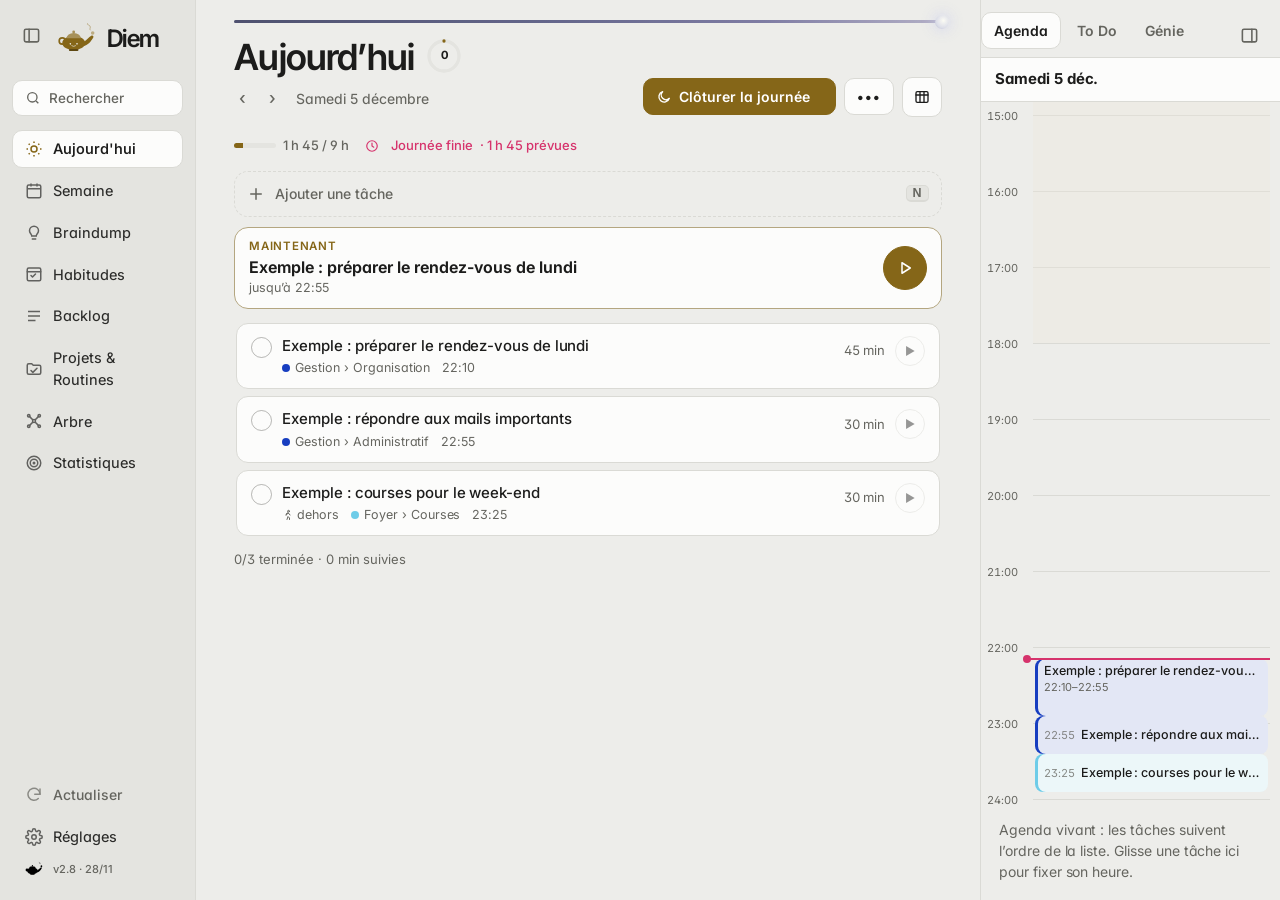
==== commit 65016ceb: "v2.8 : saisie en langage naturel (sous-tâches, routines, projets, habitudes, hashtags jamais dans le" ====
--- a/index.html
+++ b/index.html
@@ -12,7 +12,7 @@
 <link rel="apple-touch-icon" href="diem-192.png">
 <link rel="preconnect" href="https://fonts.googleapis.com">
 <link href="https://fonts.googleapis.com/css2?family=Inter+Tight:wght@500;600&family=Inter:wght@400;500;600&display=swap" rel="stylesheet">
-<link rel="stylesheet" href="css/app.css?v=95">
+<link rel="stylesheet" href="css/app.css?v=96">
 </head>
 <body>
 <noscript><p style="padding:24px;font:16px system-ui">Diem est un planificateur de journée personnel qui fonctionne dans le navigateur (JavaScript requis). <a href="about.html">À propos de Diem et de tes données</a>.</p></noscript>
@@ -34,7 +34,7 @@
   <div id="runchip"></div>
   <button class="navrefresh" data-act="hardrefresh" title="Actualiser : dernière version de l’appli et dernières données" aria-label="Actualiser"><svg viewBox="0 0 24 24" fill="none" stroke="currentColor" stroke-width="2" stroke-linecap="round" stroke-linejoin="round"><path d="M20 11a8 8 0 1 0-2.3 5.7"/><path d="M20 4v7h-7"/></svg><span class="ll">Actualiser</span><span class="sl">Actualiser</span></button>
   <button data-view="settings" class="navset"><svg viewBox="0 0 24 24" fill="none" stroke="currentColor" stroke-width="2"><circle cx="12" cy="12" r="3"/><path d="M19.4 15a1.7 1.7 0 0 0 .3 1.8l.1.1a2 2 0 1 1-2.8 2.8l-.1-.1a1.7 1.7 0 0 0-1.8-.3 1.7 1.7 0 0 0-1 1.5V21a2 2 0 0 1-4 0v-.1a1.7 1.7 0 0 0-1.1-1.5 1.7 1.7 0 0 0-1.8.3l-.1.1a2 2 0 1 1-2.8-2.8l.1-.1a1.7 1.7 0 0 0 .3-1.8 1.7 1.7 0 0 0-1.5-1H3a2 2 0 0 1 0-4h.1a1.7 1.7 0 0 0 1.5-1.1 1.7 1.7 0 0 0-.3-1.8l-.1-.1a2 2 0 1 1 2.8-2.8l.1.1a1.7 1.7 0 0 0 1.8.3H9a1.7 1.7 0 0 0 1-1.5V3a2 2 0 0 1 4 0v.1a1.7 1.7 0 0 0 1 1.5 1.7 1.7 0 0 0 1.8-.3l.1-.1a2 2 0 1 1 2.8 2.8l-.1.1a1.7 1.7 0 0 0-.3 1.8V9a1.7 1.7 0 0 0 1.5 1H21a2 2 0 0 1 0 4h-.1a1.7 1.7 0 0 0-1.5 1z"/></svg><span class="ll">Réglages</span><span class="sl">Réglages</span></button>
-  <div class="navver" title="v1.9 · 26/11 : gris zen façon Sunsama, volets qui glissent sans que rien ne bouge, menu replié en premier, bouton liste ⇄ agenda dans l’en-tête ; surprises : respiration au focus, ciel du jour, onde de la coche, journée accomplie."><svg class="vlogo" viewBox="0 0 64 64" aria-hidden="true"><g transform="translate(-24 -19.8) scale(.4)"><path class="ls" d="M196 92c-7-5 5-11-2-18s-12-2-10-9"/><circle class="lh" cx="78" cy="138" r="13"/><path class="la" d="M168 142C180 136 190 122 200 116c6-4 12 2 8 8-8 14-22 32-42 36z"/><ellipse class="la" cx="126" cy="146" rx="48" ry="30"/><path class="ll" d="M96 126a30 22 0 0 1 60 0z"/><circle class="ll" cx="126" cy="100" r="6"/><rect class="lt" x="106" y="172" width="40" height="8" rx="4"/><circle class="le" cx="112" cy="150" r="3.4"/><circle class="le" cx="140" cy="150" r="3.4"/><path class="lm" d="M118 158q8 6 16 0"/><circle class="lf" cx="206" cy="104" r="7.5"/></g></svg><b>v2.7 · 28/11</b><span>Génie complet.</span></div>
+  <div class="navver" title="v1.9 · 26/11 : gris zen façon Sunsama, volets qui glissent sans que rien ne bouge, menu replié en premier, bouton liste ⇄ agenda dans l’en-tête ; surprises : respiration au focus, ciel du jour, onde de la coche, journée accomplie."><svg class="vlogo" viewBox="0 0 64 64" aria-hidden="true"><g transform="translate(-24 -19.8) scale(.4)"><path class="ls" d="M196 92c-7-5 5-11-2-18s-12-2-10-9"/><circle class="lh" cx="78" cy="138" r="13"/><path class="la" d="M168 142C180 136 190 122 200 116c6-4 12 2 8 8-8 14-22 32-42 36z"/><ellipse class="la" cx="126" cy="146" rx="48" ry="30"/><path class="ll" d="M96 126a30 22 0 0 1 60 0z"/><circle class="ll" cx="126" cy="100" r="6"/><rect class="lt" x="106" y="172" width="40" height="8" rx="4"/><circle class="le" cx="112" cy="150" r="3.4"/><circle class="le" cx="140" cy="150" r="3.4"/><path class="lm" d="M118 158q8 6 16 0"/><circle class="lf" cx="206" cy="104" r="7.5"/></g></svg><b>v2.8 · 28/11</b><span>Langage naturel.</span></div>
  </nav>
  <div id="syncbar" class="hidden" role="status"></div>
  <main id="main"></main>
@@ -48,24 +48,24 @@
 <div id="focus" class="focus hidden"></div>
 <div id="toast" role="status"></div>
 
-<script src="js/core.js?v=95"></script>
-<script src="js/tree.js?v=95"></script>
-<script src="js/icons.js?v=95"></script>
-<script src="js/quotes.js?v=95"></script>
-<script src="js/treeview.js?v=95"></script>
-<script src="js/google.js?v=95"></script>
-<script src="js/flow.js?v=95"></script>
-<script src="js/sync.js?v=95"></script>
-<script src="js/microsoft.js?v=95"></script>
-<script src="js/auth.js?v=95"></script>
-<script src="js/ai.js?v=95"></script>
-<script src="js/mail.js?v=95"></script>
-<script src="js/inbox.js?v=95"></script>
-<script src="js/import.js?v=95"></script>
-<script src="js/views.js?v=95"></script>
-<script src="js/habits.js?v=95"></script>
-<script src="js/render.js?v=95"></script>
-<script src="js/events.js?v=95"></script>
-<script src="js/main.js?v=95"></script>
+<script src="js/core.js?v=96"></script>
+<script src="js/tree.js?v=96"></script>
+<script src="js/icons.js?v=96"></script>
+<script src="js/quotes.js?v=96"></script>
+<script src="js/treeview.js?v=96"></script>
+<script src="js/google.js?v=96"></script>
+<script src="js/flow.js?v=96"></script>
+<script src="js/sync.js?v=96"></script>
+<script src="js/microsoft.js?v=96"></script>
+<script src="js/auth.js?v=96"></script>
+<script src="js/ai.js?v=96"></script>
+<script src="js/mail.js?v=96"></script>
+<script src="js/inbox.js?v=96"></script>
+<script src="js/import.js?v=96"></script>
+<script src="js/views.js?v=96"></script>
+<script src="js/habits.js?v=96"></script>
+<script src="js/render.js?v=96"></script>
+<script src="js/events.js?v=96"></script>
+<script src="js/main.js?v=96"></script>
 </body>
 </html>
--- a/css/app.css
+++ b/css/app.css
@@ -1387,3 +1387,9 @@
 .hbmark svg{width:13px;height:13px}
 .card.fromhab{border-style:dashed;border-color:color-mix(in srgb,var(--cc,var(--acc)) 50%,var(--line))}
 .wcol .hbmark{width:16px;height:16px;margin-right:4px}.wcol .hbmark svg{width:11px;height:11px}
+/* v2.8 · réordonner projets, habitudes, modèles */
+.sgrip2{display:inline-flex;align-items:center;justify-content:center;width:22px;min-height:28px;color:var(--mute);cursor:grab;touch-action:none;opacity:.55;flex:none;margin-right:4px}
+.sgrip2:hover{opacity:1;color:var(--ink)}
+[data-sid].sorting{position:relative;z-index:5;box-shadow:0 10px 28px rgba(0,0,0,.18);cursor:grabbing}
+body.sortingnow{user-select:none;cursor:grabbing}
+.hbcard .sgrip2{position:absolute;left:3px;top:14px;width:18px}.hbcard{position:relative;padding-left:26px!important}
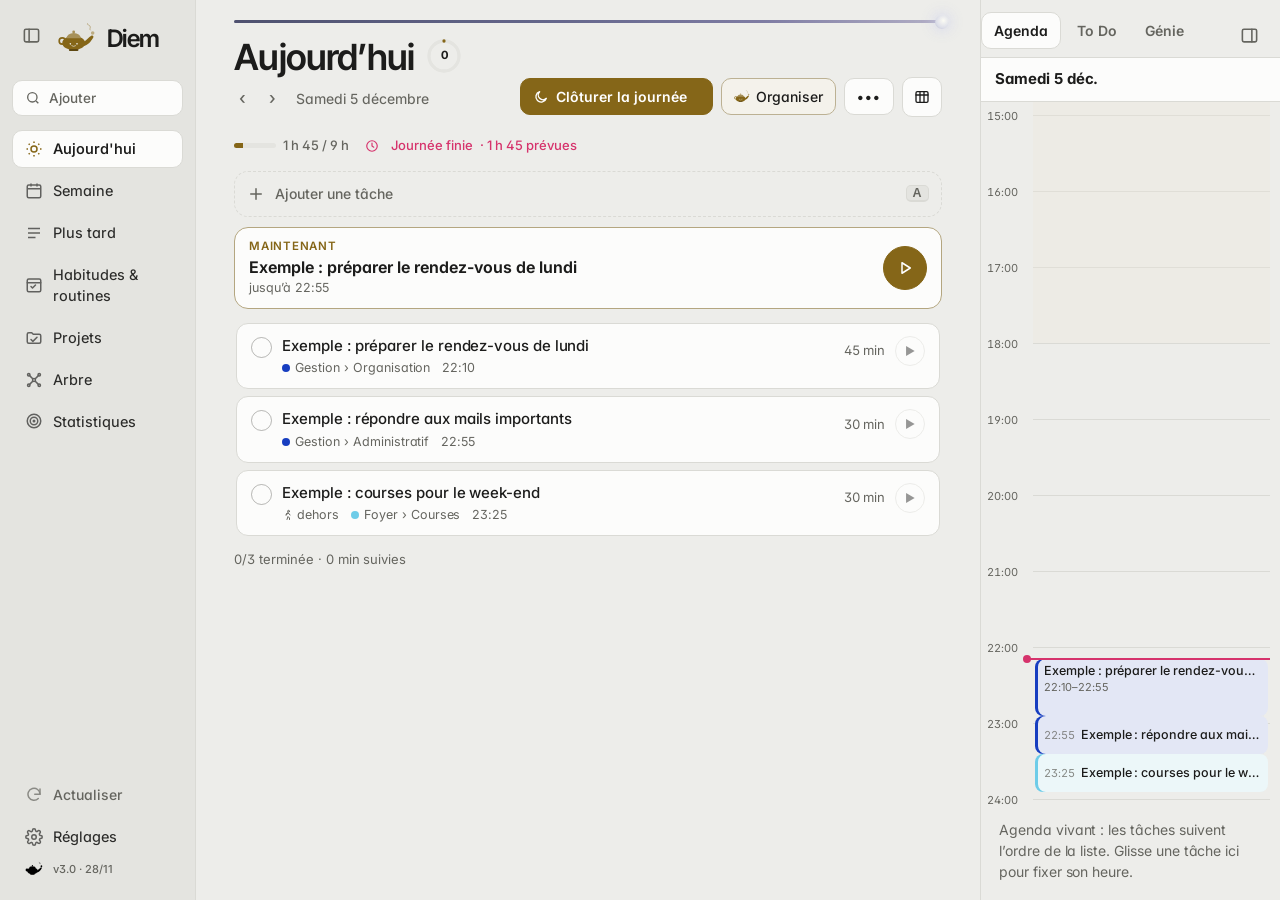
==== commit 01980695: "v3.0 : zone d'ajout unique, Génie à chaque endroit (contexte limité, cache, aucun appel automatique)" ====
--- a/index.html
+++ b/index.html
@@ -12,7 +12,7 @@
 <link rel="apple-touch-icon" href="diem-192.png">
 <link rel="preconnect" href="https://fonts.googleapis.com">
 <link href="https://fonts.googleapis.com/css2?family=Inter+Tight:wght@500;600&family=Inter:wght@400;500;600&display=swap" rel="stylesheet">
-<link rel="stylesheet" href="css/app.css?v=96">
+<link rel="stylesheet" href="css/app.css?v=97">
 </head>
 <body>
 <noscript><p style="padding:24px;font:16px system-ui">Diem est un planificateur de journée personnel qui fonctionne dans le navigateur (JavaScript requis). <a href="about.html">À propos de Diem et de tes données</a>.</p></noscript>
@@ -21,20 +21,20 @@
  <button id="sidetog" class="paneltog" data-act="sidetog" aria-label="Afficher ou cacher l’agenda" title="Volet de droite"><svg viewBox="0 0 24 24" fill="none" stroke="currentColor" stroke-width="2" stroke-linecap="round" stroke-linejoin="round"><rect x="3" y="4" width="18" height="16" rx="2"/><path d="M15 4v16"/></svg></button>
  <nav id="nav">
   <div class="brand" data-act="home" role="link" tabindex="0" title="Accueil : aujourd’hui"><svg class="logo" viewBox="0 0 64 64" aria-hidden="true"><g transform="translate(-24 -19.8) scale(.4)"><path class="ls" d="M196 92c-7-5 5-11-2-18s-12-2-10-9"/><circle class="lh" cx="78" cy="138" r="13"/><path class="la" d="M168 142C180 136 190 122 200 116c6-4 12 2 8 8-8 14-22 32-42 36z"/><ellipse class="la" cx="126" cy="146" rx="48" ry="30"/><path class="ll" d="M96 126a30 22 0 0 1 60 0z"/><circle class="ll" cx="126" cy="100" r="6"/><rect class="lt" x="106" y="172" width="40" height="8" rx="4"/><circle class="le" cx="112" cy="150" r="3.4"/><circle class="le" cx="140" cy="150" r="3.4"/><path class="lm" d="M118 158q8 6 16 0"/><circle class="lf" cx="206" cy="104" r="7.5"/></g></svg>Diem</div>
-  <button class="navsearch" data-act="palopen" title="Rechercher ou lancer une commande (⌘K)"><svg viewBox="0 0 24 24" fill="none" stroke="currentColor" stroke-width="2"><circle cx="11" cy="11" r="7"/><path d="m20 20-3.5-3.5"/></svg><span>Rechercher</span><kbd>⌘K</kbd></button>
+  <button class="navsearch" data-act="palopen" title="Ajouter une tâche, ou retrouver une tâche (A ou ⌘K)"><svg viewBox="0 0 24 24" fill="none" stroke="currentColor" stroke-width="2"><circle cx="11" cy="11" r="7"/><path d="m20 20-3.5-3.5"/></svg><span>Ajouter</span><kbd>A</kbd></button>
   <button data-view="today" data-drop="today" title="Aujourd’hui — dépose une tâche ici pour la faire aujourd’hui"><svg viewBox="0 0 24 24" fill="none" stroke="currentColor" stroke-width="2"><circle cx="12" cy="12" r="4"/><path d="M12 2v2M12 20v2M4.9 4.9l1.4 1.4M17.7 17.7l1.4 1.4M2 12h2M20 12h2M4.9 19.1l1.4-1.4M17.7 6.3l1.4-1.4"/></svg><span class="ll">Aujourd'hui</span><span class="sl">Jour</span></button>
   <button data-view="week"><svg viewBox="0 0 24 24" fill="none" stroke="currentColor" stroke-width="2"><rect x="3" y="4" width="18" height="17" rx="2"/><path d="M3 9h18M8 2v4M16 2v4"/></svg><span class="ll">Semaine</span><span class="sl">Semaine</span></button>
-  <button data-view="dump"><svg viewBox="0 0 24 24" fill="none" stroke="currentColor" stroke-width="2"><path d="M12 3a6 6 0 0 0-6 6c0 2.2 1.2 3.4 2 4.5.6.8 1 1.6 1 2.5h6c0-.9.4-1.7 1-2.5.8-1.1 2-2.3 2-4.5a6 6 0 0 0-6-6z"/><path d="M9 20h6"/></svg><span class="ll">Braindump</span><span class="sl">Braindump</span></button>
-  <button data-view="habits"><svg viewBox="0 0 24 24" fill="none" stroke="currentColor" stroke-width="2" stroke-linecap="round" stroke-linejoin="round"><rect x="3" y="4" width="18" height="17" rx="2"/><path d="M3 9h18"/><path d="M8 14l2 2 4-4"/></svg><span class="ll">Habitudes</span><span class="sl">Habitudes</span></button>
-  <button data-view="backlog" data-drop="backlog" title="Backlog — dépose une tâche ici pour l’y renvoyer"><svg viewBox="0 0 24 24" fill="none" stroke="currentColor" stroke-width="2"><path d="M4 6h16M4 12h16M4 18h10"/></svg><span class="ll">Backlog</span><span class="sl">Backlog</span></button>
-  <button data-view="projects"><svg viewBox="0 0 24 24" fill="none" stroke="currentColor" stroke-width="2" stroke-linecap="round" stroke-linejoin="round"><path d="M3 7a2 2 0 0 1 2-2h4l2 2h8a2 2 0 0 1 2 2v8a2 2 0 0 1-2 2H5a2 2 0 0 1-2-2z"/><path d="M8 14l2.5 2.5L16 11"/></svg><span class="ll">Projets & Routines</span><span class="sl">Projets</span></button>
+  <button data-view="add" class="navadd" title="Ajouter une tâche (A)"><svg viewBox="0 0 24 24" fill="none" stroke="currentColor" stroke-width="2" stroke-linecap="round"><circle cx="12" cy="12" r="9"/><path d="M12 8v8M8 12h8"/></svg><span class="ll">Ajouter</span><span class="sl">Ajouter</span></button>
+  <button data-view="backlog" data-drop="backlog" title="Plus tard — dépose une tâche ici pour la mettre de côté"><svg viewBox="0 0 24 24" fill="none" stroke="currentColor" stroke-width="2"><path d="M4 6h16M4 12h16M4 18h10"/></svg><span class="ll">Plus tard</span><span class="sl">Plus tard</span></button>
+  <button data-view="habits"><svg viewBox="0 0 24 24" fill="none" stroke="currentColor" stroke-width="2" stroke-linecap="round" stroke-linejoin="round"><rect x="3" y="4" width="18" height="17" rx="2"/><path d="M3 9h18"/><path d="M8 14l2 2 4-4"/></svg><span class="ll">Habitudes & routines</span><span class="sl">Habitudes</span></button>
+  <button data-view="projects"><svg viewBox="0 0 24 24" fill="none" stroke="currentColor" stroke-width="2" stroke-linecap="round" stroke-linejoin="round"><path d="M3 7a2 2 0 0 1 2-2h4l2 2h8a2 2 0 0 1 2 2v8a2 2 0 0 1-2 2H5a2 2 0 0 1-2-2z"/><path d="M8 14l2.5 2.5L16 11"/></svg><span class="ll">Projets</span><span class="sl">Projets</span></button>
   <button data-view="tree" class="navtree"><svg viewBox="0 0 24 24" fill="none" stroke="currentColor" stroke-width="2"><circle cx="12" cy="12" r="2"/><circle cx="5" cy="5" r="1.6"/><circle cx="19" cy="5" r="1.6"/><circle cx="5" cy="19" r="1.6"/><circle cx="19" cy="19" r="1.6"/><path d="M10.6 10.6 6.2 6.2M13.4 10.6l4.4-4.4M10.6 13.4l-4.4 4.4M13.4 13.4l4.4 4.4"/></svg><span class="ll">Arbre</span><span class="sl">Arbre</span></button>
   <button data-view="stats"><svg viewBox="0 0 24 24" fill="none" stroke="currentColor" stroke-width="2"><circle cx="12" cy="12" r="9"/><circle cx="12" cy="12" r="5"/><circle cx="12" cy="12" r="1"/></svg><span class="ll">Statistiques</span><span class="sl">Stats</span></button>
   <button data-view="side" id="sidebtn"><svg viewBox="0 0 24 24" fill="none" stroke="currentColor" stroke-width="2"><rect x="3" y="3" width="18" height="18" rx="2"/><path d="M15 3v18"/></svg><span class="ll">Agenda</span><span class="sl">Plus</span></button>
   <div id="runchip"></div>
   <button class="navrefresh" data-act="hardrefresh" title="Actualiser : dernière version de l’appli et dernières données" aria-label="Actualiser"><svg viewBox="0 0 24 24" fill="none" stroke="currentColor" stroke-width="2" stroke-linecap="round" stroke-linejoin="round"><path d="M20 11a8 8 0 1 0-2.3 5.7"/><path d="M20 4v7h-7"/></svg><span class="ll">Actualiser</span><span class="sl">Actualiser</span></button>
   <button data-view="settings" class="navset"><svg viewBox="0 0 24 24" fill="none" stroke="currentColor" stroke-width="2"><circle cx="12" cy="12" r="3"/><path d="M19.4 15a1.7 1.7 0 0 0 .3 1.8l.1.1a2 2 0 1 1-2.8 2.8l-.1-.1a1.7 1.7 0 0 0-1.8-.3 1.7 1.7 0 0 0-1 1.5V21a2 2 0 0 1-4 0v-.1a1.7 1.7 0 0 0-1.1-1.5 1.7 1.7 0 0 0-1.8.3l-.1.1a2 2 0 1 1-2.8-2.8l.1-.1a1.7 1.7 0 0 0 .3-1.8 1.7 1.7 0 0 0-1.5-1H3a2 2 0 0 1 0-4h.1a1.7 1.7 0 0 0 1.5-1.1 1.7 1.7 0 0 0-.3-1.8l-.1-.1a2 2 0 1 1 2.8-2.8l.1.1a1.7 1.7 0 0 0 1.8.3H9a1.7 1.7 0 0 0 1-1.5V3a2 2 0 0 1 4 0v.1a1.7 1.7 0 0 0 1 1.5 1.7 1.7 0 0 0 1.8-.3l.1-.1a2 2 0 1 1 2.8 2.8l-.1.1a1.7 1.7 0 0 0-.3 1.8V9a1.7 1.7 0 0 0 1.5 1H21a2 2 0 0 1 0 4h-.1a1.7 1.7 0 0 0-1.5 1z"/></svg><span class="ll">Réglages</span><span class="sl">Réglages</span></button>
-  <div class="navver" title="v1.9 · 26/11 : gris zen façon Sunsama, volets qui glissent sans que rien ne bouge, menu replié en premier, bouton liste ⇄ agenda dans l’en-tête ; surprises : respiration au focus, ciel du jour, onde de la coche, journée accomplie."><svg class="vlogo" viewBox="0 0 64 64" aria-hidden="true"><g transform="translate(-24 -19.8) scale(.4)"><path class="ls" d="M196 92c-7-5 5-11-2-18s-12-2-10-9"/><circle class="lh" cx="78" cy="138" r="13"/><path class="la" d="M168 142C180 136 190 122 200 116c6-4 12 2 8 8-8 14-22 32-42 36z"/><ellipse class="la" cx="126" cy="146" rx="48" ry="30"/><path class="ll" d="M96 126a30 22 0 0 1 60 0z"/><circle class="ll" cx="126" cy="100" r="6"/><rect class="lt" x="106" y="172" width="40" height="8" rx="4"/><circle class="le" cx="112" cy="150" r="3.4"/><circle class="le" cx="140" cy="150" r="3.4"/><path class="lm" d="M118 158q8 6 16 0"/><circle class="lf" cx="206" cy="104" r="7.5"/></g></svg><b>v2.8 · 28/11</b><span>Langage naturel.</span></div>
+  <div class="navver" title="v1.9 · 26/11 : gris zen façon Sunsama, volets qui glissent sans que rien ne bouge, menu replié en premier, bouton liste ⇄ agenda dans l’en-tête ; surprises : respiration au focus, ciel du jour, onde de la coche, journée accomplie."><svg class="vlogo" viewBox="0 0 64 64" aria-hidden="true"><g transform="translate(-24 -19.8) scale(.4)"><path class="ls" d="M196 92c-7-5 5-11-2-18s-12-2-10-9"/><circle class="lh" cx="78" cy="138" r="13"/><path class="la" d="M168 142C180 136 190 122 200 116c6-4 12 2 8 8-8 14-22 32-42 36z"/><ellipse class="la" cx="126" cy="146" rx="48" ry="30"/><path class="ll" d="M96 126a30 22 0 0 1 60 0z"/><circle class="ll" cx="126" cy="100" r="6"/><rect class="lt" x="106" y="172" width="40" height="8" rx="4"/><circle class="le" cx="112" cy="150" r="3.4"/><circle class="le" cx="140" cy="150" r="3.4"/><path class="lm" d="M118 158q8 6 16 0"/><circle class="lf" cx="206" cy="104" r="7.5"/></g></svg><b>v3.0 · 28/11</b><span>Structure finale.</span></div>
  </nav>
  <div id="syncbar" class="hidden" role="status"></div>
  <main id="main"></main>
@@ -48,24 +48,24 @@
 <div id="focus" class="focus hidden"></div>
 <div id="toast" role="status"></div>
 
-<script src="js/core.js?v=96"></script>
-<script src="js/tree.js?v=96"></script>
-<script src="js/icons.js?v=96"></script>
-<script src="js/quotes.js?v=96"></script>
-<script src="js/treeview.js?v=96"></script>
-<script src="js/google.js?v=96"></script>
-<script src="js/flow.js?v=96"></script>
-<script src="js/sync.js?v=96"></script>
-<script src="js/microsoft.js?v=96"></script>
-<script src="js/auth.js?v=96"></script>
-<script src="js/ai.js?v=96"></script>
-<script src="js/mail.js?v=96"></script>
-<script src="js/inbox.js?v=96"></script>
-<script src="js/import.js?v=96"></script>
-<script src="js/views.js?v=96"></script>
-<script src="js/habits.js?v=96"></script>
-<script src="js/render.js?v=96"></script>
-<script src="js/events.js?v=96"></script>
-<script src="js/main.js?v=96"></script>
+<script src="js/core.js?v=97"></script>
+<script src="js/tree.js?v=97"></script>
+<script src="js/icons.js?v=97"></script>
+<script src="js/quotes.js?v=97"></script>
+<script src="js/treeview.js?v=97"></script>
+<script src="js/google.js?v=97"></script>
+<script src="js/flow.js?v=97"></script>
+<script src="js/sync.js?v=97"></script>
+<script src="js/microsoft.js?v=97"></script>
+<script src="js/auth.js?v=97"></script>
+<script src="js/ai.js?v=97"></script>
+<script src="js/mail.js?v=97"></script>
+<script src="js/inbox.js?v=97"></script>
+<script src="js/import.js?v=97"></script>
+<script src="js/views.js?v=97"></script>
+<script src="js/habits.js?v=97"></script>
+<script src="js/render.js?v=97"></script>
+<script src="js/events.js?v=97"></script>
+<script src="js/main.js?v=97"></script>
 </body>
 </html>
--- a/css/app.css
+++ b/css/app.css
@@ -1393,3 +1393,16 @@
 [data-sid].sorting{position:relative;z-index:5;box-shadow:0 10px 28px rgba(0,0,0,.18);cursor:grabbing}
 body.sortingnow{user-select:none;cursor:grabbing}
 .hbcard .sgrip2{position:absolute;left:3px;top:14px;width:18px}.hbcard{position:relative;padding-left:26px!important}
+/* v3.0 · le Génie à chaque endroit : un bouton discret à la lampe */
+button.genie{display:inline-flex;align-items:center;gap:6px;border:1px solid color-mix(in srgb,var(--acc) 35%,var(--line));background:color-mix(in srgb,var(--acc) 7%,var(--panel));color:var(--ink);font-weight:500}
+button.genie:hover{background:color-mix(in srgb,var(--acc) 14%,var(--panel));border-color:var(--acc)}
+button.genie .glogo,button.genie .logo{width:20px;height:20px;flex:none}
+.mhead button.genie{padding:4px 10px;font-size:13px;margin-left:6px;flex:none}
+.ftopacts button.genie{background:transparent;color:var(--ink);border-color:#6A604A}
+.admatch{display:flex;flex-wrap:wrap;gap:6px;margin:6px 0 2px}.admatch small{color:var(--mute)}
+textarea.adt{resize:none;min-height:46px;font:inherit;line-height:1.45}
+.olddump{margin:10px 0 14px;padding:10px 12px;border:1px dashed var(--line);border-radius:var(--r1)}.olddump summary{cursor:pointer;color:var(--mute)}.olddump textarea{width:100%;margin-top:8px}
+.reclist{display:flex;flex-direction:column;gap:6px}.recrow{display:flex;align-items:center;gap:10px;padding:8px 12px;background:var(--panel);border:1px solid var(--line);border-radius:var(--r1)}.recrow .mute{font-size:13px}
+#nav button.navadd{display:none}
+@media (max-width:720px){#nav button.navadd{display:flex}}
+.admatch .admh{display:inline-flex;align-items:center;gap:4px;padding:4px 10px;border-radius:var(--r1);background:var(--panel2);font-size:13px}
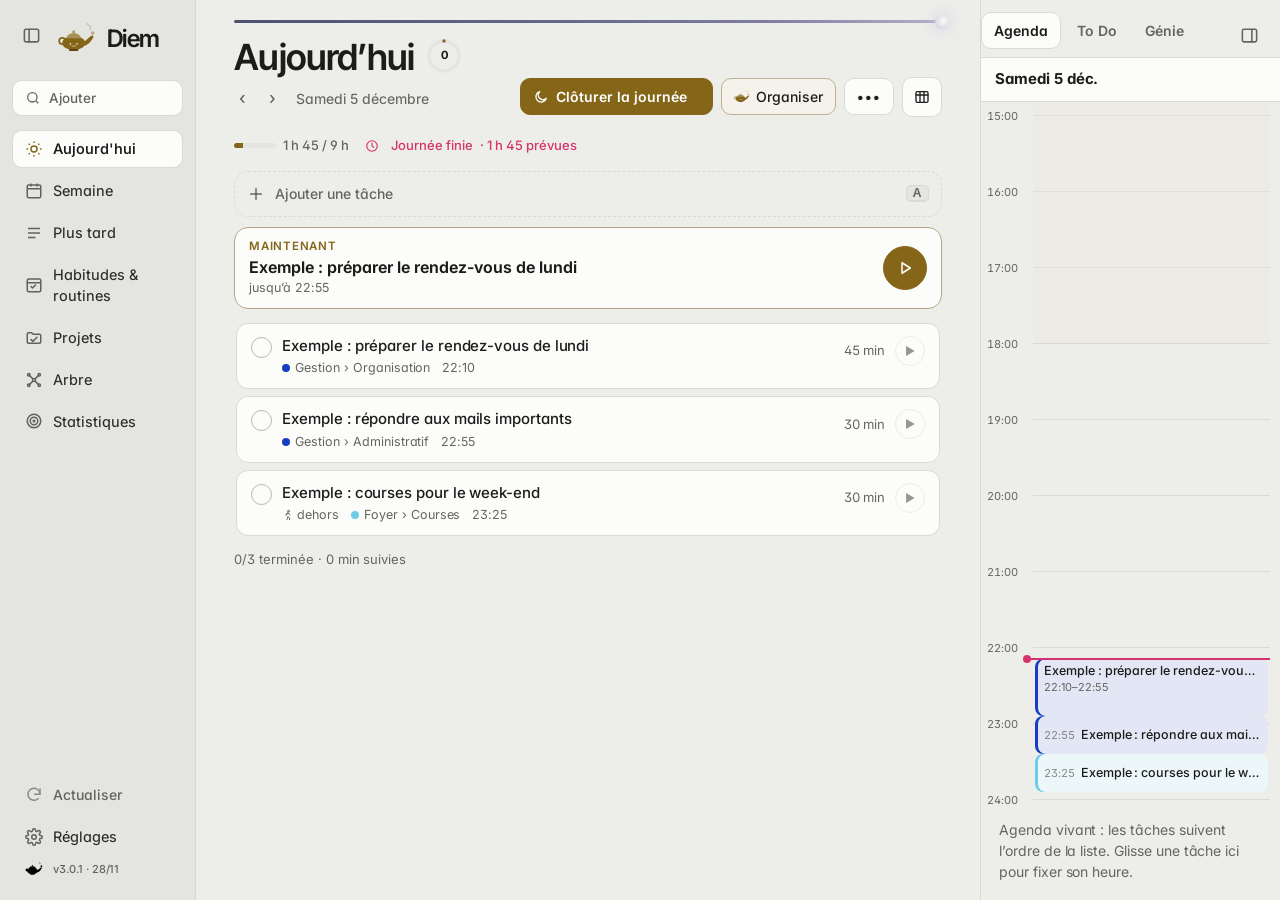
==== commit c6dfcd46: "v3.0.1 : suggestions sous « Ajouter une tâche » (sans le Génie) ; raccourci juste après la fermeture" ====
--- a/index.html
+++ b/index.html
@@ -12,7 +12,7 @@
 <link rel="apple-touch-icon" href="diem-192.png">
 <link rel="preconnect" href="https://fonts.googleapis.com">
 <link href="https://fonts.googleapis.com/css2?family=Inter+Tight:wght@500;600&family=Inter:wght@400;500;600&display=swap" rel="stylesheet">
-<link rel="stylesheet" href="css/app.css?v=97">
+<link rel="stylesheet" href="css/app.css?v=98">
 </head>
 <body>
 <noscript><p style="padding:24px;font:16px system-ui">Diem est un planificateur de journée personnel qui fonctionne dans le navigateur (JavaScript requis). <a href="about.html">À propos de Diem et de tes données</a>.</p></noscript>
@@ -34,7 +34,7 @@
   <div id="runchip"></div>
   <button class="navrefresh" data-act="hardrefresh" title="Actualiser : dernière version de l’appli et dernières données" aria-label="Actualiser"><svg viewBox="0 0 24 24" fill="none" stroke="currentColor" stroke-width="2" stroke-linecap="round" stroke-linejoin="round"><path d="M20 11a8 8 0 1 0-2.3 5.7"/><path d="M20 4v7h-7"/></svg><span class="ll">Actualiser</span><span class="sl">Actualiser</span></button>
   <button data-view="settings" class="navset"><svg viewBox="0 0 24 24" fill="none" stroke="currentColor" stroke-width="2"><circle cx="12" cy="12" r="3"/><path d="M19.4 15a1.7 1.7 0 0 0 .3 1.8l.1.1a2 2 0 1 1-2.8 2.8l-.1-.1a1.7 1.7 0 0 0-1.8-.3 1.7 1.7 0 0 0-1 1.5V21a2 2 0 0 1-4 0v-.1a1.7 1.7 0 0 0-1.1-1.5 1.7 1.7 0 0 0-1.8.3l-.1.1a2 2 0 1 1-2.8-2.8l.1-.1a1.7 1.7 0 0 0 .3-1.8 1.7 1.7 0 0 0-1.5-1H3a2 2 0 0 1 0-4h.1a1.7 1.7 0 0 0 1.5-1.1 1.7 1.7 0 0 0-.3-1.8l-.1-.1a2 2 0 1 1 2.8-2.8l.1.1a1.7 1.7 0 0 0 1.8.3H9a1.7 1.7 0 0 0 1-1.5V3a2 2 0 0 1 4 0v.1a1.7 1.7 0 0 0 1 1.5 1.7 1.7 0 0 0 1.8-.3l.1-.1a2 2 0 1 1 2.8 2.8l-.1.1a1.7 1.7 0 0 0-.3 1.8V9a1.7 1.7 0 0 0 1.5 1H21a2 2 0 0 1 0 4h-.1a1.7 1.7 0 0 0-1.5 1z"/></svg><span class="ll">Réglages</span><span class="sl">Réglages</span></button>
-  <div class="navver" title="v1.9 · 26/11 : gris zen façon Sunsama, volets qui glissent sans que rien ne bouge, menu replié en premier, bouton liste ⇄ agenda dans l’en-tête ; surprises : respiration au focus, ciel du jour, onde de la coche, journée accomplie."><svg class="vlogo" viewBox="0 0 64 64" aria-hidden="true"><g transform="translate(-24 -19.8) scale(.4)"><path class="ls" d="M196 92c-7-5 5-11-2-18s-12-2-10-9"/><circle class="lh" cx="78" cy="138" r="13"/><path class="la" d="M168 142C180 136 190 122 200 116c6-4 12 2 8 8-8 14-22 32-42 36z"/><ellipse class="la" cx="126" cy="146" rx="48" ry="30"/><path class="ll" d="M96 126a30 22 0 0 1 60 0z"/><circle class="ll" cx="126" cy="100" r="6"/><rect class="lt" x="106" y="172" width="40" height="8" rx="4"/><circle class="le" cx="112" cy="150" r="3.4"/><circle class="le" cx="140" cy="150" r="3.4"/><path class="lm" d="M118 158q8 6 16 0"/><circle class="lf" cx="206" cy="104" r="7.5"/></g></svg><b>v3.0 · 28/11</b><span>Structure finale.</span></div>
+  <div class="navver" title="v1.9 · 26/11 : gris zen façon Sunsama, volets qui glissent sans que rien ne bouge, menu replié en premier, bouton liste ⇄ agenda dans l’en-tête ; surprises : respiration au focus, ciel du jour, onde de la coche, journée accomplie."><svg class="vlogo" viewBox="0 0 64 64" aria-hidden="true"><g transform="translate(-24 -19.8) scale(.4)"><path class="ls" d="M196 92c-7-5 5-11-2-18s-12-2-10-9"/><circle class="lh" cx="78" cy="138" r="13"/><path class="la" d="M168 142C180 136 190 122 200 116c6-4 12 2 8 8-8 14-22 32-42 36z"/><ellipse class="la" cx="126" cy="146" rx="48" ry="30"/><path class="ll" d="M96 126a30 22 0 0 1 60 0z"/><circle class="ll" cx="126" cy="100" r="6"/><rect class="lt" x="106" y="172" width="40" height="8" rx="4"/><circle class="le" cx="112" cy="150" r="3.4"/><circle class="le" cx="140" cy="150" r="3.4"/><path class="lm" d="M118 158q8 6 16 0"/><circle class="lf" cx="206" cy="104" r="7.5"/></g></svg><b>v3.0.1 · 28/11</b><span>Structure finale.</span></div>
  </nav>
  <div id="syncbar" class="hidden" role="status"></div>
  <main id="main"></main>
@@ -48,24 +48,24 @@
 <div id="focus" class="focus hidden"></div>
 <div id="toast" role="status"></div>
 
-<script src="js/core.js?v=97"></script>
-<script src="js/tree.js?v=97"></script>
-<script src="js/icons.js?v=97"></script>
-<script src="js/quotes.js?v=97"></script>
-<script src="js/treeview.js?v=97"></script>
-<script src="js/google.js?v=97"></script>
-<script src="js/flow.js?v=97"></script>
-<script src="js/sync.js?v=97"></script>
-<script src="js/microsoft.js?v=97"></script>
-<script src="js/auth.js?v=97"></script>
-<script src="js/ai.js?v=97"></script>
-<script src="js/mail.js?v=97"></script>
-<script src="js/inbox.js?v=97"></script>
-<script src="js/import.js?v=97"></script>
-<script src="js/views.js?v=97"></script>
-<script src="js/habits.js?v=97"></script>
-<script src="js/render.js?v=97"></script>
-<script src="js/events.js?v=97"></script>
-<script src="js/main.js?v=97"></script>
+<script src="js/core.js?v=98"></script>
+<script src="js/tree.js?v=98"></script>
+<script src="js/icons.js?v=98"></script>
+<script src="js/quotes.js?v=98"></script>
+<script src="js/treeview.js?v=98"></script>
+<script src="js/google.js?v=98"></script>
+<script src="js/flow.js?v=98"></script>
+<script src="js/sync.js?v=98"></script>
+<script src="js/microsoft.js?v=98"></script>
+<script src="js/auth.js?v=98"></script>
+<script src="js/ai.js?v=98"></script>
+<script src="js/mail.js?v=98"></script>
+<script src="js/inbox.js?v=98"></script>
+<script src="js/import.js?v=98"></script>
+<script src="js/views.js?v=98"></script>
+<script src="js/habits.js?v=98"></script>
+<script src="js/render.js?v=98"></script>
+<script src="js/events.js?v=98"></script>
+<script src="js/main.js?v=98"></script>
 </body>
 </html>
--- a/css/app.css
+++ b/css/app.css
@@ -1406,3 +1406,10 @@
 #nav button.navadd{display:none}
 @media (max-width:720px){#nav button.navadd{display:flex}}
 .admatch .admh{display:inline-flex;align-items:center;gap:4px;padding:4px 10px;border-radius:var(--r1);background:var(--panel2);font-size:13px}
+/* v3.0 · suggestions sous « Ajouter une tâche » */
+.sugrow{display:flex;flex-wrap:wrap;align-items:center;gap:6px;margin:-4px 0 12px;font-size:13px}
+.sugchip{display:inline-flex;align-items:stretch;border:1px dashed color-mix(in srgb,var(--acc) 40%,var(--line));border-radius:999px;overflow:hidden;background:color-mix(in srgb,var(--acc) 5%,transparent)}
+.sugchip button{border:0;background:transparent;padding:4px 10px;font-size:13px;display:inline-flex;align-items:baseline;gap:6px;min-height:30px}
+.sugchip button small{color:var(--mute);font-size:12px}
+.sugchip button:hover{background:color-mix(in srgb,var(--acc) 12%,transparent)}
+.sugchip .sugno{padding:4px 9px 4px 4px;color:var(--mute)}
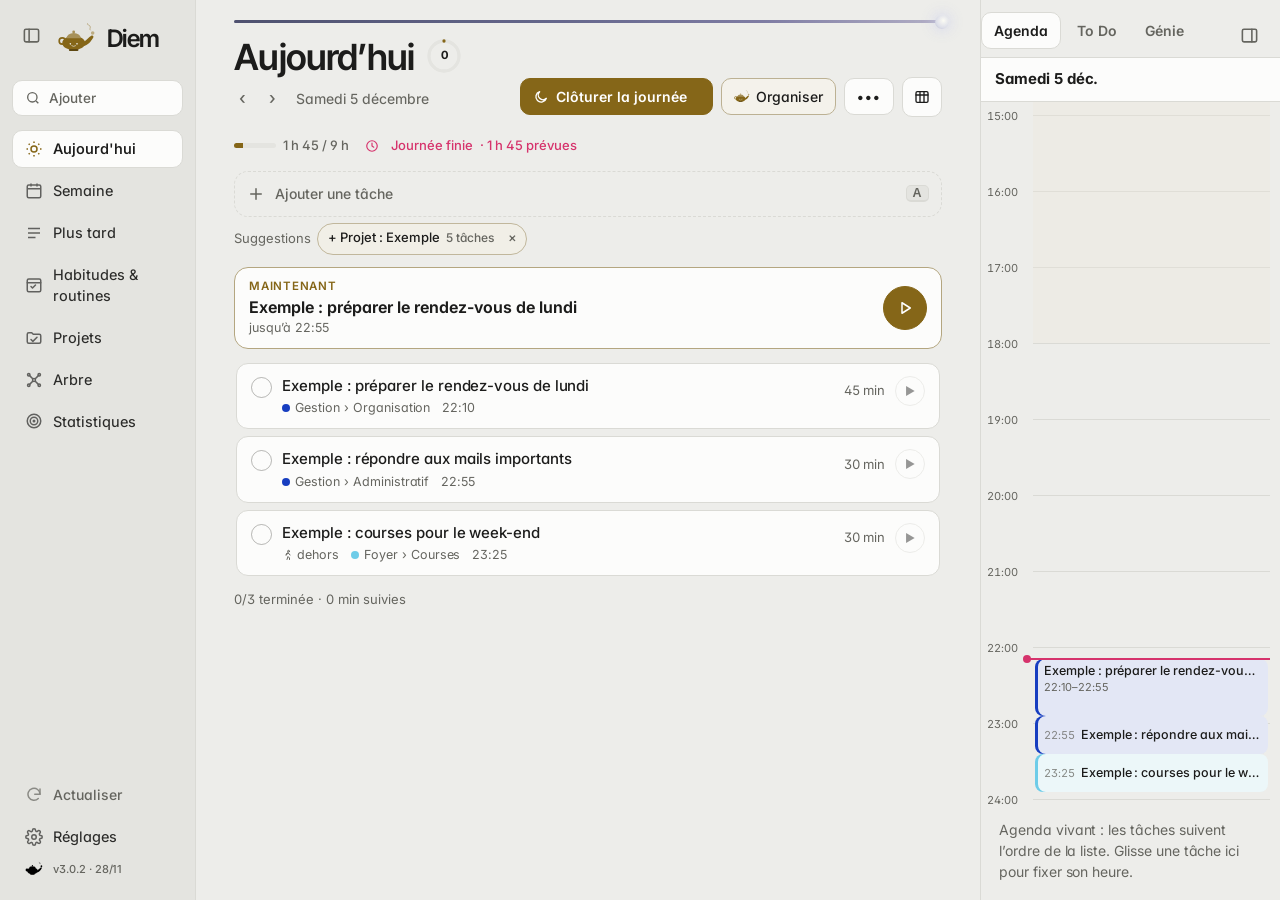
==== commit f7e40b60: "v3.0.2 : suggestions de routines, habitudes et projets d'après l'historique (sans le Génie) Co-Autho" ====
--- a/index.html
+++ b/index.html
@@ -12,7 +12,7 @@
 <link rel="apple-touch-icon" href="diem-192.png">
 <link rel="preconnect" href="https://fonts.googleapis.com">
 <link href="https://fonts.googleapis.com/css2?family=Inter+Tight:wght@500;600&family=Inter:wght@400;500;600&display=swap" rel="stylesheet">
-<link rel="stylesheet" href="css/app.css?v=98">
+<link rel="stylesheet" href="css/app.css?v=99">
 </head>
 <body>
 <noscript><p style="padding:24px;font:16px system-ui">Diem est un planificateur de journée personnel qui fonctionne dans le navigateur (JavaScript requis). <a href="about.html">À propos de Diem et de tes données</a>.</p></noscript>
@@ -34,7 +34,7 @@
   <div id="runchip"></div>
   <button class="navrefresh" data-act="hardrefresh" title="Actualiser : dernière version de l’appli et dernières données" aria-label="Actualiser"><svg viewBox="0 0 24 24" fill="none" stroke="currentColor" stroke-width="2" stroke-linecap="round" stroke-linejoin="round"><path d="M20 11a8 8 0 1 0-2.3 5.7"/><path d="M20 4v7h-7"/></svg><span class="ll">Actualiser</span><span class="sl">Actualiser</span></button>
   <button data-view="settings" class="navset"><svg viewBox="0 0 24 24" fill="none" stroke="currentColor" stroke-width="2"><circle cx="12" cy="12" r="3"/><path d="M19.4 15a1.7 1.7 0 0 0 .3 1.8l.1.1a2 2 0 1 1-2.8 2.8l-.1-.1a1.7 1.7 0 0 0-1.8-.3 1.7 1.7 0 0 0-1 1.5V21a2 2 0 0 1-4 0v-.1a1.7 1.7 0 0 0-1.1-1.5 1.7 1.7 0 0 0-1.8.3l-.1.1a2 2 0 1 1-2.8-2.8l.1-.1a1.7 1.7 0 0 0 .3-1.8 1.7 1.7 0 0 0-1.5-1H3a2 2 0 0 1 0-4h.1a1.7 1.7 0 0 0 1.5-1.1 1.7 1.7 0 0 0-.3-1.8l-.1-.1a2 2 0 1 1 2.8-2.8l.1.1a1.7 1.7 0 0 0 1.8.3H9a1.7 1.7 0 0 0 1-1.5V3a2 2 0 0 1 4 0v.1a1.7 1.7 0 0 0 1 1.5 1.7 1.7 0 0 0 1.8-.3l.1-.1a2 2 0 1 1 2.8 2.8l-.1.1a1.7 1.7 0 0 0-.3 1.8V9a1.7 1.7 0 0 0 1.5 1H21a2 2 0 0 1 0 4h-.1a1.7 1.7 0 0 0-1.5 1z"/></svg><span class="ll">Réglages</span><span class="sl">Réglages</span></button>
-  <div class="navver" title="v1.9 · 26/11 : gris zen façon Sunsama, volets qui glissent sans que rien ne bouge, menu replié en premier, bouton liste ⇄ agenda dans l’en-tête ; surprises : respiration au focus, ciel du jour, onde de la coche, journée accomplie."><svg class="vlogo" viewBox="0 0 64 64" aria-hidden="true"><g transform="translate(-24 -19.8) scale(.4)"><path class="ls" d="M196 92c-7-5 5-11-2-18s-12-2-10-9"/><circle class="lh" cx="78" cy="138" r="13"/><path class="la" d="M168 142C180 136 190 122 200 116c6-4 12 2 8 8-8 14-22 32-42 36z"/><ellipse class="la" cx="126" cy="146" rx="48" ry="30"/><path class="ll" d="M96 126a30 22 0 0 1 60 0z"/><circle class="ll" cx="126" cy="100" r="6"/><rect class="lt" x="106" y="172" width="40" height="8" rx="4"/><circle class="le" cx="112" cy="150" r="3.4"/><circle class="le" cx="140" cy="150" r="3.4"/><path class="lm" d="M118 158q8 6 16 0"/><circle class="lf" cx="206" cy="104" r="7.5"/></g></svg><b>v3.0.1 · 28/11</b><span>Structure finale.</span></div>
+  <div class="navver" title="v1.9 · 26/11 : gris zen façon Sunsama, volets qui glissent sans que rien ne bouge, menu replié en premier, bouton liste ⇄ agenda dans l’en-tête ; surprises : respiration au focus, ciel du jour, onde de la coche, journée accomplie."><svg class="vlogo" viewBox="0 0 64 64" aria-hidden="true"><g transform="translate(-24 -19.8) scale(.4)"><path class="ls" d="M196 92c-7-5 5-11-2-18s-12-2-10-9"/><circle class="lh" cx="78" cy="138" r="13"/><path class="la" d="M168 142C180 136 190 122 200 116c6-4 12 2 8 8-8 14-22 32-42 36z"/><ellipse class="la" cx="126" cy="146" rx="48" ry="30"/><path class="ll" d="M96 126a30 22 0 0 1 60 0z"/><circle class="ll" cx="126" cy="100" r="6"/><rect class="lt" x="106" y="172" width="40" height="8" rx="4"/><circle class="le" cx="112" cy="150" r="3.4"/><circle class="le" cx="140" cy="150" r="3.4"/><path class="lm" d="M118 158q8 6 16 0"/><circle class="lf" cx="206" cy="104" r="7.5"/></g></svg><b>v3.0.2 · 28/11</b><span>Structure finale.</span></div>
  </nav>
  <div id="syncbar" class="hidden" role="status"></div>
  <main id="main"></main>
@@ -48,24 +48,24 @@
 <div id="focus" class="focus hidden"></div>
 <div id="toast" role="status"></div>
 
-<script src="js/core.js?v=98"></script>
-<script src="js/tree.js?v=98"></script>
-<script src="js/icons.js?v=98"></script>
-<script src="js/quotes.js?v=98"></script>
-<script src="js/treeview.js?v=98"></script>
-<script src="js/google.js?v=98"></script>
-<script src="js/flow.js?v=98"></script>
-<script src="js/sync.js?v=98"></script>
-<script src="js/microsoft.js?v=98"></script>
-<script src="js/auth.js?v=98"></script>
-<script src="js/ai.js?v=98"></script>
-<script src="js/mail.js?v=98"></script>
-<script src="js/inbox.js?v=98"></script>
-<script src="js/import.js?v=98"></script>
-<script src="js/views.js?v=98"></script>
-<script src="js/habits.js?v=98"></script>
-<script src="js/render.js?v=98"></script>
-<script src="js/events.js?v=98"></script>
-<script src="js/main.js?v=98"></script>
+<script src="js/core.js?v=99"></script>
+<script src="js/tree.js?v=99"></script>
+<script src="js/icons.js?v=99"></script>
+<script src="js/quotes.js?v=99"></script>
+<script src="js/treeview.js?v=99"></script>
+<script src="js/google.js?v=99"></script>
+<script src="js/flow.js?v=99"></script>
+<script src="js/sync.js?v=99"></script>
+<script src="js/microsoft.js?v=99"></script>
+<script src="js/auth.js?v=99"></script>
+<script src="js/ai.js?v=99"></script>
+<script src="js/mail.js?v=99"></script>
+<script src="js/inbox.js?v=99"></script>
+<script src="js/import.js?v=99"></script>
+<script src="js/views.js?v=99"></script>
+<script src="js/habits.js?v=99"></script>
+<script src="js/render.js?v=99"></script>
+<script src="js/events.js?v=99"></script>
+<script src="js/main.js?v=99"></script>
 </body>
 </html>
--- a/css/app.css
+++ b/css/app.css
@@ -1413,3 +1413,4 @@
 .sugchip button small{color:var(--mute);font-size:12px}
 .sugchip button:hover{background:color-mix(in srgb,var(--acc) 12%,transparent)}
 .sugchip .sugno{padding:4px 9px 4px 4px;color:var(--mute)}
+.sugchip.skind-project,.sugchip.skind-routine,.sugchip.skind-habit{border-style:solid;border-color:color-mix(in srgb,var(--acc) 30%,var(--line));background:color-mix(in srgb,var(--acc) 9%,var(--panel))}
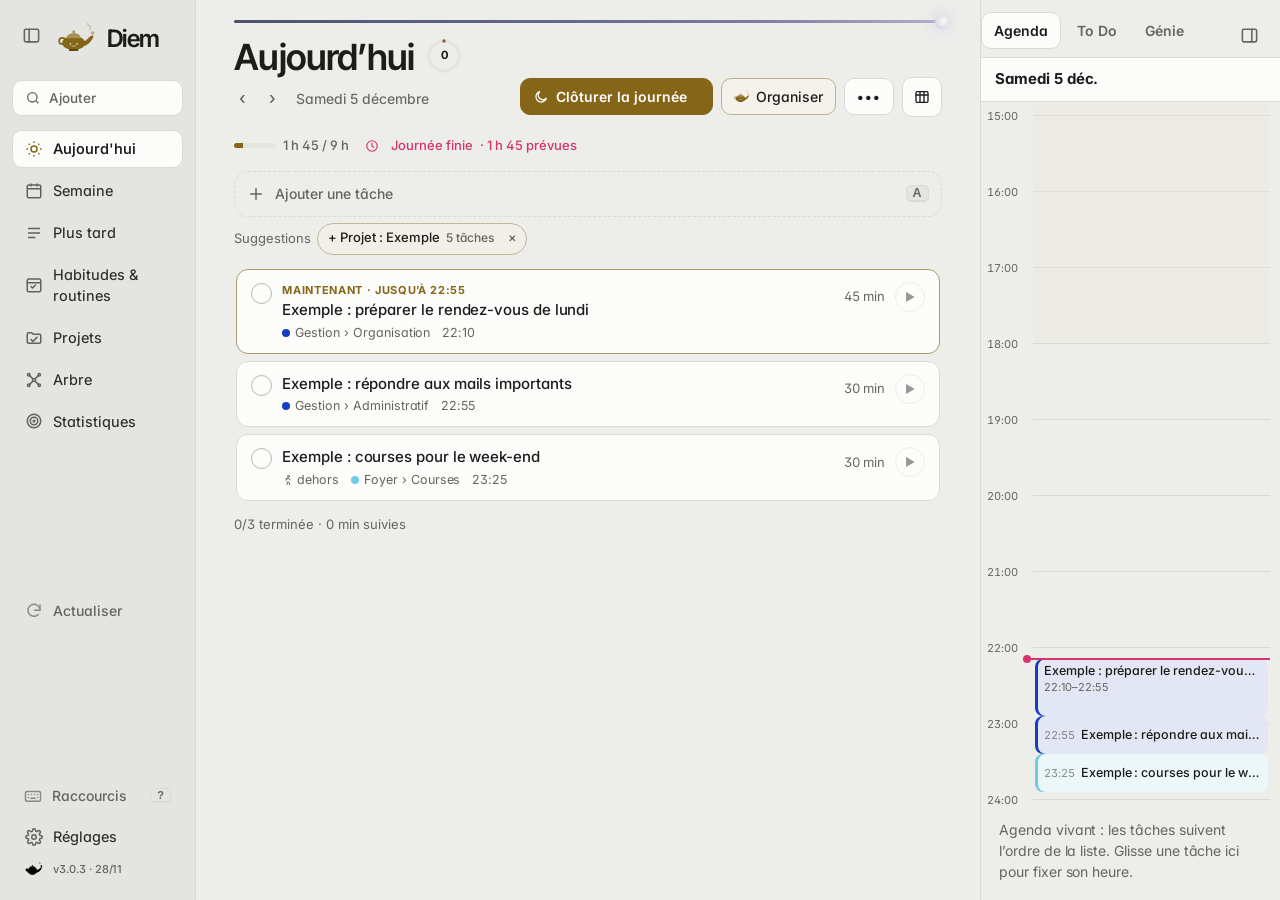
==== commit 21458413: "v3.0.3 : case à cocher partout (focus, en cours, pastille), plus de doublon « Maintenant », menu de " ====
--- a/index.html
+++ b/index.html
@@ -12,7 +12,7 @@
 <link rel="apple-touch-icon" href="diem-192.png">
 <link rel="preconnect" href="https://fonts.googleapis.com">
 <link href="https://fonts.googleapis.com/css2?family=Inter+Tight:wght@500;600&family=Inter:wght@400;500;600&display=swap" rel="stylesheet">
-<link rel="stylesheet" href="css/app.css?v=99">
+<link rel="stylesheet" href="css/app.css?v=100">
 </head>
 <body>
 <noscript><p style="padding:24px;font:16px system-ui">Diem est un planificateur de journée personnel qui fonctionne dans le navigateur (JavaScript requis). <a href="about.html">À propos de Diem et de tes données</a>.</p></noscript>
@@ -33,8 +33,9 @@
   <button data-view="side" id="sidebtn"><svg viewBox="0 0 24 24" fill="none" stroke="currentColor" stroke-width="2"><rect x="3" y="3" width="18" height="18" rx="2"/><path d="M15 3v18"/></svg><span class="ll">Agenda</span><span class="sl">Plus</span></button>
   <div id="runchip"></div>
   <button class="navrefresh" data-act="hardrefresh" title="Actualiser : dernière version de l’appli et dernières données" aria-label="Actualiser"><svg viewBox="0 0 24 24" fill="none" stroke="currentColor" stroke-width="2" stroke-linecap="round" stroke-linejoin="round"><path d="M20 11a8 8 0 1 0-2.3 5.7"/><path d="M20 4v7h-7"/></svg><span class="ll">Actualiser</span><span class="sl">Actualiser</span></button>
+  <button class="navkeys" data-act="keys" title="Raccourcis clavier (?)" aria-label="Raccourcis clavier"><svg viewBox="0 0 24 24" fill="none" stroke="currentColor" stroke-width="2" stroke-linecap="round" stroke-linejoin="round"><rect x="2" y="6" width="20" height="13" rx="2"/><path d="M6 10h.01M10 10h.01M14 10h.01M18 10h.01M6 14h.01M18 14h.01M9 15h6"/></svg><span class="ll">Raccourcis</span><kbd>?</kbd></button>
   <button data-view="settings" class="navset"><svg viewBox="0 0 24 24" fill="none" stroke="currentColor" stroke-width="2"><circle cx="12" cy="12" r="3"/><path d="M19.4 15a1.7 1.7 0 0 0 .3 1.8l.1.1a2 2 0 1 1-2.8 2.8l-.1-.1a1.7 1.7 0 0 0-1.8-.3 1.7 1.7 0 0 0-1 1.5V21a2 2 0 0 1-4 0v-.1a1.7 1.7 0 0 0-1.1-1.5 1.7 1.7 0 0 0-1.8.3l-.1.1a2 2 0 1 1-2.8-2.8l.1-.1a1.7 1.7 0 0 0 .3-1.8 1.7 1.7 0 0 0-1.5-1H3a2 2 0 0 1 0-4h.1a1.7 1.7 0 0 0 1.5-1.1 1.7 1.7 0 0 0-.3-1.8l-.1-.1a2 2 0 1 1 2.8-2.8l.1.1a1.7 1.7 0 0 0 1.8.3H9a1.7 1.7 0 0 0 1-1.5V3a2 2 0 0 1 4 0v.1a1.7 1.7 0 0 0 1 1.5 1.7 1.7 0 0 0 1.8-.3l.1-.1a2 2 0 1 1 2.8 2.8l-.1.1a1.7 1.7 0 0 0-.3 1.8V9a1.7 1.7 0 0 0 1.5 1H21a2 2 0 0 1 0 4h-.1a1.7 1.7 0 0 0-1.5 1z"/></svg><span class="ll">Réglages</span><span class="sl">Réglages</span></button>
-  <div class="navver" title="v1.9 · 26/11 : gris zen façon Sunsama, volets qui glissent sans que rien ne bouge, menu replié en premier, bouton liste ⇄ agenda dans l’en-tête ; surprises : respiration au focus, ciel du jour, onde de la coche, journée accomplie."><svg class="vlogo" viewBox="0 0 64 64" aria-hidden="true"><g transform="translate(-24 -19.8) scale(.4)"><path class="ls" d="M196 92c-7-5 5-11-2-18s-12-2-10-9"/><circle class="lh" cx="78" cy="138" r="13"/><path class="la" d="M168 142C180 136 190 122 200 116c6-4 12 2 8 8-8 14-22 32-42 36z"/><ellipse class="la" cx="126" cy="146" rx="48" ry="30"/><path class="ll" d="M96 126a30 22 0 0 1 60 0z"/><circle class="ll" cx="126" cy="100" r="6"/><rect class="lt" x="106" y="172" width="40" height="8" rx="4"/><circle class="le" cx="112" cy="150" r="3.4"/><circle class="le" cx="140" cy="150" r="3.4"/><path class="lm" d="M118 158q8 6 16 0"/><circle class="lf" cx="206" cy="104" r="7.5"/></g></svg><b>v3.0.2 · 28/11</b><span>Structure finale.</span></div>
+  <div class="navver" title="v1.9 · 26/11 : gris zen façon Sunsama, volets qui glissent sans que rien ne bouge, menu replié en premier, bouton liste ⇄ agenda dans l’en-tête ; surprises : respiration au focus, ciel du jour, onde de la coche, journée accomplie."><svg class="vlogo" viewBox="0 0 64 64" aria-hidden="true"><g transform="translate(-24 -19.8) scale(.4)"><path class="ls" d="M196 92c-7-5 5-11-2-18s-12-2-10-9"/><circle class="lh" cx="78" cy="138" r="13"/><path class="la" d="M168 142C180 136 190 122 200 116c6-4 12 2 8 8-8 14-22 32-42 36z"/><ellipse class="la" cx="126" cy="146" rx="48" ry="30"/><path class="ll" d="M96 126a30 22 0 0 1 60 0z"/><circle class="ll" cx="126" cy="100" r="6"/><rect class="lt" x="106" y="172" width="40" height="8" rx="4"/><circle class="le" cx="112" cy="150" r="3.4"/><circle class="le" cx="140" cy="150" r="3.4"/><path class="lm" d="M118 158q8 6 16 0"/><circle class="lf" cx="206" cy="104" r="7.5"/></g></svg><b>v3.0.3 · 28/11</b><span>Structure finale.</span></div>
  </nav>
  <div id="syncbar" class="hidden" role="status"></div>
  <main id="main"></main>
@@ -48,24 +49,24 @@
 <div id="focus" class="focus hidden"></div>
 <div id="toast" role="status"></div>
 
-<script src="js/core.js?v=99"></script>
-<script src="js/tree.js?v=99"></script>
-<script src="js/icons.js?v=99"></script>
-<script src="js/quotes.js?v=99"></script>
-<script src="js/treeview.js?v=99"></script>
-<script src="js/google.js?v=99"></script>
-<script src="js/flow.js?v=99"></script>
-<script src="js/sync.js?v=99"></script>
-<script src="js/microsoft.js?v=99"></script>
-<script src="js/auth.js?v=99"></script>
-<script src="js/ai.js?v=99"></script>
-<script src="js/mail.js?v=99"></script>
-<script src="js/inbox.js?v=99"></script>
-<script src="js/import.js?v=99"></script>
-<script src="js/views.js?v=99"></script>
-<script src="js/habits.js?v=99"></script>
-<script src="js/render.js?v=99"></script>
-<script src="js/events.js?v=99"></script>
-<script src="js/main.js?v=99"></script>
+<script src="js/core.js?v=100"></script>
+<script src="js/tree.js?v=100"></script>
+<script src="js/icons.js?v=100"></script>
+<script src="js/quotes.js?v=100"></script>
+<script src="js/treeview.js?v=100"></script>
+<script src="js/google.js?v=100"></script>
+<script src="js/flow.js?v=100"></script>
+<script src="js/sync.js?v=100"></script>
+<script src="js/microsoft.js?v=100"></script>
+<script src="js/auth.js?v=100"></script>
+<script src="js/ai.js?v=100"></script>
+<script src="js/mail.js?v=100"></script>
+<script src="js/inbox.js?v=100"></script>
+<script src="js/import.js?v=100"></script>
+<script src="js/views.js?v=100"></script>
+<script src="js/habits.js?v=100"></script>
+<script src="js/render.js?v=100"></script>
+<script src="js/events.js?v=100"></script>
+<script src="js/main.js?v=100"></script>
 </body>
 </html>
--- a/css/app.css
+++ b/css/app.css
@@ -1414,3 +1414,39 @@
 .sugchip button:hover{background:color-mix(in srgb,var(--acc) 12%,transparent)}
 .sugchip .sugno{padding:4px 9px 4px 4px;color:var(--mute)}
 .sugchip.skind-project,.sugchip.skind-routine,.sugchip.skind-habit{border-style:solid;border-color:color-mix(in srgb,var(--acc) 30%,var(--line));background:color-mix(in srgb,var(--acc) 9%,var(--panel))}
+/* v3.0.3 · ⋯ sur chaque tâche : le même menu que le clic droit */
+.card .cmore{border:0;background:transparent;color:var(--mute);width:26px;height:26px;min-height:26px;padding:0;border-radius:50%;font-size:16px;line-height:1;opacity:0;transition:opacity .15s;flex:none}
+.card:hover .cmore,.card:focus-within .cmore,.card.kbsel .cmore{opacity:1}
+.card .cmore:hover{background:color-mix(in srgb,var(--ink) 8%,transparent);color:var(--ink)}
+@media (hover:none){.card .cmore{opacity:.7}}
+/* v3.0.3 · raccourcis toujours accessibles en bas à gauche */
+#nav button.navkeys{border:0;background:transparent;text-align:left;font-weight:500;display:flex;align-items:center;gap:10px;min-height:0;padding:8px 12px;color:var(--mute);margin-top:auto}
+#nav button.navkeys svg{width:18px;height:18px;flex:none;opacity:.7}
+#nav button.navkeys kbd{margin-left:auto;font-size:11px}
+#nav button.navkeys:hover{color:var(--ink);background:color-mix(in srgb,var(--ink) 5%,transparent)}
+body.hidenav #nav button.navkeys .ll,body.hidenav #nav button.navkeys kbd{display:none}
+@media (max-width:720px){#nav button.navkeys{display:none!important}}
+/* v3.0 · focus : une grande case à cocher à la place de « Terminer » */
+.fbtns{align-items:center}
+.fchk{width:52px;height:52px;min-height:52px;border-radius:50%;padding:0;border:2.5px solid var(--gold,var(--acc));background:transparent;color:transparent;display:inline-flex;align-items:center;justify-content:center;transition:background .2s,color .2s,transform .15s}
+.fchk svg{width:28px;height:28px}
+.fchk:hover{background:color-mix(in srgb,var(--gold,var(--acc)) 18%,transparent);color:var(--gold,var(--acc))}
+.fchk:active{transform:scale(.92);background:var(--gold,var(--acc));color:#141418}
+.fchkl{color:var(--mute);font-size:14px;margin-left:-4px}
+/* surprise : le Génie sort de la lampe */
+.gwish{position:fixed;left:50%;bottom:12vh;width:min(260px,60vw);transform:translateX(-50%);z-index:9999;pointer-events:none}
+.gwish svg{width:100%;height:auto;overflow:visible}
+.gwsmoke{fill:none;stroke:#D4B05A;stroke-width:9;stroke-linecap:round;stroke-dasharray:520;stroke-dashoffset:520;opacity:.85;animation:gwdraw 1.1s cubic-bezier(.3,.7,.2,1) forwards,gwfade .6s 1.2s forwards}
+.gwfig{fill:#F3DFA4;opacity:0;transform-box:fill-box;transform-origin:center;animation:gwpop .5s .8s cubic-bezier(.3,1.6,.5,1) forwards,gwfly .7s 1.2s ease-in forwards}
+.gweye{fill:#141418}.gwmouth{fill:none;stroke:#141418;stroke-width:2;stroke-linecap:round}
+.gwstar{fill:#F3DFA4;opacity:0;animation:gwtw 1.1s calc(.3s + var(--i)*.08s) ease-out forwards}
+@keyframes gwdraw{to{stroke-dashoffset:0}}
+@keyframes gwfade{to{opacity:0}}
+@keyframes gwpop{from{opacity:0;transform:scale(.2)}to{opacity:1;transform:scale(1)}}
+@keyframes gwfly{to{opacity:0;transform:translate(40px,-140px) scale(.6)}}
+@keyframes gwtw{0%{opacity:0;transform:scale(.3)}40%{opacity:1}100%{opacity:0;transform:translateY(-30px) scale(1.2)}}
+/* v3.0.3 · la tâche « maintenant » est marquée dans la liste (plus de carte en double) */
+.card.isnow{border-color:color-mix(in srgb,var(--acc) 55%,var(--line));box-shadow:0 0 0 1px color-mix(in srgb,var(--acc) 30%,transparent),var(--sh)}
+.card .nowlbl{font-size:11px;font-weight:700;letter-spacing:.06em;text-transform:uppercase;color:var(--acc-strong,var(--acc));margin-bottom:2px}
+#minifocus .mfchk{margin:0 2px 0 8px;align-self:center;border-color:currentColor}
+.runbox{position:relative}.runbox .runchk{position:absolute;right:8px;top:8px;width:18px;height:18px;min-height:18px}
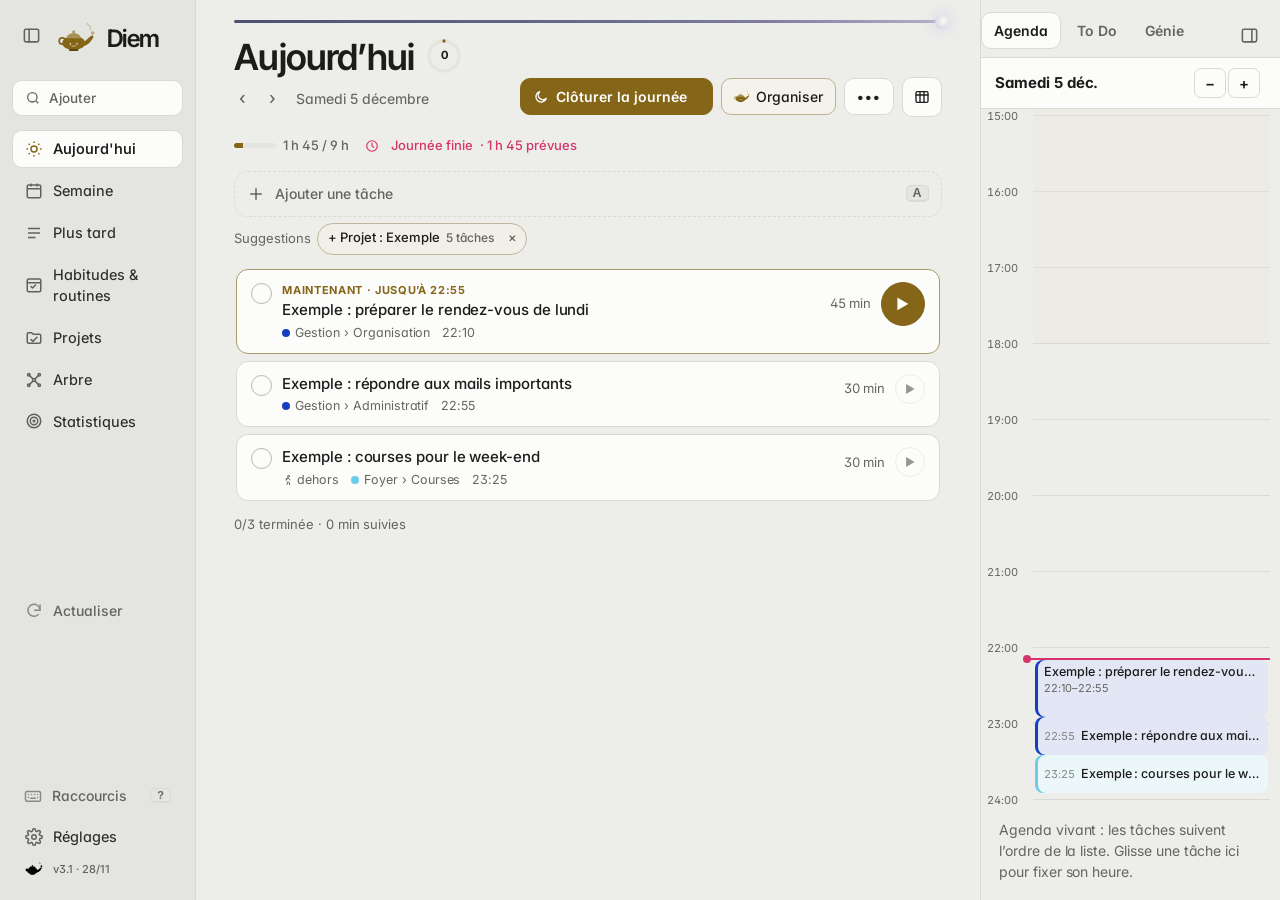
==== commit bb67ee8e: "v3.1 : pauses automatiques, zoom et empilement de l'agenda, cibles plus grandes, destinations unifié" ====
--- a/index.html
+++ b/index.html
@@ -12,7 +12,7 @@
 <link rel="apple-touch-icon" href="diem-192.png">
 <link rel="preconnect" href="https://fonts.googleapis.com">
 <link href="https://fonts.googleapis.com/css2?family=Inter+Tight:wght@500;600&family=Inter:wght@400;500;600&display=swap" rel="stylesheet">
-<link rel="stylesheet" href="css/app.css?v=100">
+<link rel="stylesheet" href="css/app.css?v=101">
 </head>
 <body>
 <noscript><p style="padding:24px;font:16px system-ui">Diem est un planificateur de journée personnel qui fonctionne dans le navigateur (JavaScript requis). <a href="about.html">À propos de Diem et de tes données</a>.</p></noscript>
@@ -35,7 +35,7 @@
   <button class="navrefresh" data-act="hardrefresh" title="Actualiser : dernière version de l’appli et dernières données" aria-label="Actualiser"><svg viewBox="0 0 24 24" fill="none" stroke="currentColor" stroke-width="2" stroke-linecap="round" stroke-linejoin="round"><path d="M20 11a8 8 0 1 0-2.3 5.7"/><path d="M20 4v7h-7"/></svg><span class="ll">Actualiser</span><span class="sl">Actualiser</span></button>
   <button class="navkeys" data-act="keys" title="Raccourcis clavier (?)" aria-label="Raccourcis clavier"><svg viewBox="0 0 24 24" fill="none" stroke="currentColor" stroke-width="2" stroke-linecap="round" stroke-linejoin="round"><rect x="2" y="6" width="20" height="13" rx="2"/><path d="M6 10h.01M10 10h.01M14 10h.01M18 10h.01M6 14h.01M18 14h.01M9 15h6"/></svg><span class="ll">Raccourcis</span><kbd>?</kbd></button>
   <button data-view="settings" class="navset"><svg viewBox="0 0 24 24" fill="none" stroke="currentColor" stroke-width="2"><circle cx="12" cy="12" r="3"/><path d="M19.4 15a1.7 1.7 0 0 0 .3 1.8l.1.1a2 2 0 1 1-2.8 2.8l-.1-.1a1.7 1.7 0 0 0-1.8-.3 1.7 1.7 0 0 0-1 1.5V21a2 2 0 0 1-4 0v-.1a1.7 1.7 0 0 0-1.1-1.5 1.7 1.7 0 0 0-1.8.3l-.1.1a2 2 0 1 1-2.8-2.8l.1-.1a1.7 1.7 0 0 0 .3-1.8 1.7 1.7 0 0 0-1.5-1H3a2 2 0 0 1 0-4h.1a1.7 1.7 0 0 0 1.5-1.1 1.7 1.7 0 0 0-.3-1.8l-.1-.1a2 2 0 1 1 2.8-2.8l.1.1a1.7 1.7 0 0 0 1.8.3H9a1.7 1.7 0 0 0 1-1.5V3a2 2 0 0 1 4 0v.1a1.7 1.7 0 0 0 1 1.5 1.7 1.7 0 0 0 1.8-.3l.1-.1a2 2 0 1 1 2.8 2.8l-.1.1a1.7 1.7 0 0 0-.3 1.8V9a1.7 1.7 0 0 0 1.5 1H21a2 2 0 0 1 0 4h-.1a1.7 1.7 0 0 0-1.5 1z"/></svg><span class="ll">Réglages</span><span class="sl">Réglages</span></button>
-  <div class="navver" title="v1.9 · 26/11 : gris zen façon Sunsama, volets qui glissent sans que rien ne bouge, menu replié en premier, bouton liste ⇄ agenda dans l’en-tête ; surprises : respiration au focus, ciel du jour, onde de la coche, journée accomplie."><svg class="vlogo" viewBox="0 0 64 64" aria-hidden="true"><g transform="translate(-24 -19.8) scale(.4)"><path class="ls" d="M196 92c-7-5 5-11-2-18s-12-2-10-9"/><circle class="lh" cx="78" cy="138" r="13"/><path class="la" d="M168 142C180 136 190 122 200 116c6-4 12 2 8 8-8 14-22 32-42 36z"/><ellipse class="la" cx="126" cy="146" rx="48" ry="30"/><path class="ll" d="M96 126a30 22 0 0 1 60 0z"/><circle class="ll" cx="126" cy="100" r="6"/><rect class="lt" x="106" y="172" width="40" height="8" rx="4"/><circle class="le" cx="112" cy="150" r="3.4"/><circle class="le" cx="140" cy="150" r="3.4"/><path class="lm" d="M118 158q8 6 16 0"/><circle class="lf" cx="206" cy="104" r="7.5"/></g></svg><b>v3.0.3 · 28/11</b><span>Structure finale.</span></div>
+  <div class="navver" title="v1.9 · 26/11 : gris zen façon Sunsama, volets qui glissent sans que rien ne bouge, menu replié en premier, bouton liste ⇄ agenda dans l’en-tête ; surprises : respiration au focus, ciel du jour, onde de la coche, journée accomplie."><svg class="vlogo" viewBox="0 0 64 64" aria-hidden="true"><g transform="translate(-24 -19.8) scale(.4)"><path class="ls" d="M196 92c-7-5 5-11-2-18s-12-2-10-9"/><circle class="lh" cx="78" cy="138" r="13"/><path class="la" d="M168 142C180 136 190 122 200 116c6-4 12 2 8 8-8 14-22 32-42 36z"/><ellipse class="la" cx="126" cy="146" rx="48" ry="30"/><path class="ll" d="M96 126a30 22 0 0 1 60 0z"/><circle class="ll" cx="126" cy="100" r="6"/><rect class="lt" x="106" y="172" width="40" height="8" rx="4"/><circle class="le" cx="112" cy="150" r="3.4"/><circle class="le" cx="140" cy="150" r="3.4"/><path class="lm" d="M118 158q8 6 16 0"/><circle class="lf" cx="206" cy="104" r="7.5"/></g></svg><b>v3.1 · 28/11</b><span>Structure finale.</span></div>
  </nav>
  <div id="syncbar" class="hidden" role="status"></div>
  <main id="main"></main>
@@ -49,24 +49,24 @@
 <div id="focus" class="focus hidden"></div>
 <div id="toast" role="status"></div>
 
-<script src="js/core.js?v=100"></script>
-<script src="js/tree.js?v=100"></script>
-<script src="js/icons.js?v=100"></script>
-<script src="js/quotes.js?v=100"></script>
-<script src="js/treeview.js?v=100"></script>
-<script src="js/google.js?v=100"></script>
-<script src="js/flow.js?v=100"></script>
-<script src="js/sync.js?v=100"></script>
-<script src="js/microsoft.js?v=100"></script>
-<script src="js/auth.js?v=100"></script>
-<script src="js/ai.js?v=100"></script>
-<script src="js/mail.js?v=100"></script>
-<script src="js/inbox.js?v=100"></script>
-<script src="js/import.js?v=100"></script>
-<script src="js/views.js?v=100"></script>
-<script src="js/habits.js?v=100"></script>
-<script src="js/render.js?v=100"></script>
-<script src="js/events.js?v=100"></script>
-<script src="js/main.js?v=100"></script>
+<script src="js/core.js?v=101"></script>
+<script src="js/tree.js?v=101"></script>
+<script src="js/icons.js?v=101"></script>
+<script src="js/quotes.js?v=101"></script>
+<script src="js/treeview.js?v=101"></script>
+<script src="js/google.js?v=101"></script>
+<script src="js/flow.js?v=101"></script>
+<script src="js/sync.js?v=101"></script>
+<script src="js/microsoft.js?v=101"></script>
+<script src="js/auth.js?v=101"></script>
+<script src="js/ai.js?v=101"></script>
+<script src="js/mail.js?v=101"></script>
+<script src="js/inbox.js?v=101"></script>
+<script src="js/import.js?v=101"></script>
+<script src="js/views.js?v=101"></script>
+<script src="js/habits.js?v=101"></script>
+<script src="js/render.js?v=101"></script>
+<script src="js/events.js?v=101"></script>
+<script src="js/main.js?v=101"></script>
 </body>
 </html>
--- a/css/app.css
+++ b/css/app.css
@@ -765,7 +765,7 @@
 #mselbar .mselprio{display:inline-flex;border-left:1px solid color-mix(in srgb,var(--bg) 25%,transparent);border-right:1px solid color-mix(in srgb,var(--bg) 25%,transparent);margin:0 4px;padding:0 4px}
 #mselbar .mselprio button{padding:0 7px}
 #mselbar .mselx{font-size:20px;padding:0 10px}
-@media (max-width:760px){#mselbar{bottom:76px}#mselbar span:not(.mselprio){display:none}}
+@media (max-width:760px){#mselbar{bottom:76px}#mselbar .ml,#mselbar .mlw,#mselbar b small{display:none}}
 /* journée entière (Mvision…) : bloc hachuré, distinct des rendez-vous à horaires connus */
 .ev.allday{background:repeating-linear-gradient(135deg,color-mix(in srgb,var(--adc,var(--mute)) 16%,var(--panel)) 0 8px,color-mix(in srgb,var(--adc,var(--mute)) 6%,var(--panel)) 8px 16px);border:1.5px dashed color-mix(in srgb,var(--adc,var(--mute)) 55%,var(--line));border-left-width:1.5px;color:var(--ink);padding:6px 8px;display:flex;flex-direction:column;gap:2px;cursor:default}
 .ev.allday b{font-size:13px;font-weight:700}.ev.allday small{font-size:11.5px;color:var(--mute)}
@@ -1450,3 +1450,32 @@
 .card .nowlbl{font-size:11px;font-weight:700;letter-spacing:.06em;text-transform:uppercase;color:var(--acc-strong,var(--acc));margin-bottom:2px}
 #minifocus .mfchk{margin:0 2px 0 8px;align-self:center;border-color:currentColor}
 .runbox{position:relative}.runbox .runchk{position:absolute;right:8px;top:8px;width:18px;height:18px;min-height:18px}
+/* v3.1 : pauses automatiques et zoom de l'agenda */
+.brk{position:absolute;left:2px;right:2px;border-radius:6px;pointer-events:none;background:repeating-linear-gradient(135deg,transparent 0 6px,color-mix(in srgb,var(--mute) 14%,transparent) 6px 12px);border:1px dashed color-mix(in srgb,var(--mute) 35%,transparent);color:var(--mute);font-size:11px;line-height:1;display:flex;align-items:center;padding:0 8px;letter-spacing:.02em;z-index:0}
+.tlin .ev,.tlin .blk{z-index:1}
+.zoom{display:inline-flex;gap:2px;margin-right:6px}
+.zoom button{min-width:32px;font-weight:600;font-size:15px;line-height:1}
+.zoom button:disabled{opacity:.35;cursor:default}
+/* v3.1 : cibles plus grandes sans grossir le visuel — 32 px à la souris / trackpad, 44 px au doigt */
+.chk,.play,.est,.bchk,.chip.pc,.cmore,.sugno,.dnav button,.zoom button{position:relative}
+@media (pointer:fine){
+ .chk::after,.play::after,.est::after,.bchk::after,.cmore::after,.sugno::after,.dnav button::after{content:"";position:absolute;inset:-6px}
+ .play::after{inset:-2px}.cmore::after{inset:-4px}.est::after{inset:-5px -2px}.bchk::after{inset:-8px}.sugno::after{inset:-1px -5px}.dnav button::after{inset:-1px -3px}
+}
+@media (pointer:coarse){
+ .cmore::after,.sugno::after,.bchk::after{content:"";position:absolute;inset:-10px}
+ .zoom button{min-height:44px;min-width:44px}
+}
+/* une ligne de destinations, partout la même */
+.menu .dayrow{display:flex;gap:6px;flex-wrap:wrap}
+.menu .dayrow button{flex:1 1 0;min-width:max-content;justify-content:center;text-align:center;padding-inline:10px}
+/* barre de sélection : rien ne se chevauche ; en plus étroit, icônes seules et destinations en texte court */
+#mselbar button{flex:none}
+#mselbar .ms{display:none}
+@media (max-width:1240px){#mselbar .ml{display:none}#mselbar .ms{display:inline}#mselbar button{padding:0 8px}}
+
+#mselbar b{flex:none}
+/* la tâche « maintenant » : gros bouton focus, comme l'ancienne carte */
+.card.isnow .play{opacity:1!important;width:44px;height:44px;min-height:44px;background:var(--acc-strong);border-color:var(--acc-strong);color:var(--on-acc);font-size:14px;align-self:center}
+.card.isnow .play svg{width:18px;height:18px}
+.card.isnow .play:hover{filter:brightness(1.08)}
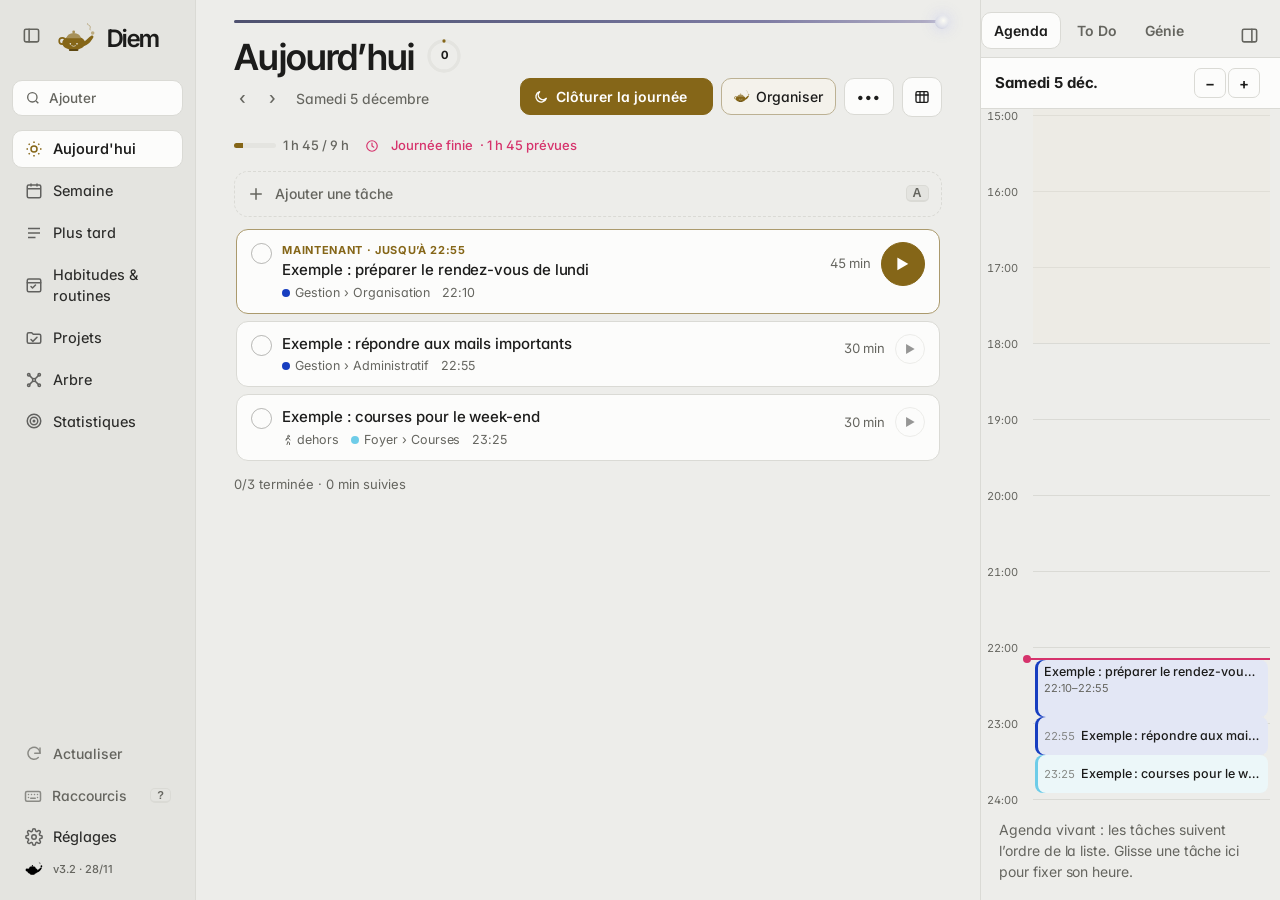
==== commit 4b7d724b: "v3.2 : projets (ordre, suppression, catégorie, tâche→projet, suite proposée, Plus tard groupé), rout" ====
--- a/index.html
+++ b/index.html
@@ -12,7 +12,7 @@
 <link rel="apple-touch-icon" href="diem-192.png">
 <link rel="preconnect" href="https://fonts.googleapis.com">
 <link href="https://fonts.googleapis.com/css2?family=Inter+Tight:wght@500;600&family=Inter:wght@400;500;600&display=swap" rel="stylesheet">
-<link rel="stylesheet" href="css/app.css?v=101">
+<link rel="stylesheet" href="css/app.css?v=102">
 </head>
 <body>
 <noscript><p style="padding:24px;font:16px system-ui">Diem est un planificateur de journée personnel qui fonctionne dans le navigateur (JavaScript requis). <a href="about.html">À propos de Diem et de tes données</a>.</p></noscript>
@@ -35,7 +35,7 @@
   <button class="navrefresh" data-act="hardrefresh" title="Actualiser : dernière version de l’appli et dernières données" aria-label="Actualiser"><svg viewBox="0 0 24 24" fill="none" stroke="currentColor" stroke-width="2" stroke-linecap="round" stroke-linejoin="round"><path d="M20 11a8 8 0 1 0-2.3 5.7"/><path d="M20 4v7h-7"/></svg><span class="ll">Actualiser</span><span class="sl">Actualiser</span></button>
   <button class="navkeys" data-act="keys" title="Raccourcis clavier (?)" aria-label="Raccourcis clavier"><svg viewBox="0 0 24 24" fill="none" stroke="currentColor" stroke-width="2" stroke-linecap="round" stroke-linejoin="round"><rect x="2" y="6" width="20" height="13" rx="2"/><path d="M6 10h.01M10 10h.01M14 10h.01M18 10h.01M6 14h.01M18 14h.01M9 15h6"/></svg><span class="ll">Raccourcis</span><kbd>?</kbd></button>
   <button data-view="settings" class="navset"><svg viewBox="0 0 24 24" fill="none" stroke="currentColor" stroke-width="2"><circle cx="12" cy="12" r="3"/><path d="M19.4 15a1.7 1.7 0 0 0 .3 1.8l.1.1a2 2 0 1 1-2.8 2.8l-.1-.1a1.7 1.7 0 0 0-1.8-.3 1.7 1.7 0 0 0-1 1.5V21a2 2 0 0 1-4 0v-.1a1.7 1.7 0 0 0-1.1-1.5 1.7 1.7 0 0 0-1.8.3l-.1.1a2 2 0 1 1-2.8-2.8l.1-.1a1.7 1.7 0 0 0 .3-1.8 1.7 1.7 0 0 0-1.5-1H3a2 2 0 0 1 0-4h.1a1.7 1.7 0 0 0 1.5-1.1 1.7 1.7 0 0 0-.3-1.8l-.1-.1a2 2 0 1 1 2.8-2.8l.1.1a1.7 1.7 0 0 0 1.8.3H9a1.7 1.7 0 0 0 1-1.5V3a2 2 0 0 1 4 0v.1a1.7 1.7 0 0 0 1 1.5 1.7 1.7 0 0 0 1.8-.3l.1-.1a2 2 0 1 1 2.8 2.8l-.1.1a1.7 1.7 0 0 0-.3 1.8V9a1.7 1.7 0 0 0 1.5 1H21a2 2 0 0 1 0 4h-.1a1.7 1.7 0 0 0-1.5 1z"/></svg><span class="ll">Réglages</span><span class="sl">Réglages</span></button>
-  <div class="navver" title="v1.9 · 26/11 : gris zen façon Sunsama, volets qui glissent sans que rien ne bouge, menu replié en premier, bouton liste ⇄ agenda dans l’en-tête ; surprises : respiration au focus, ciel du jour, onde de la coche, journée accomplie."><svg class="vlogo" viewBox="0 0 64 64" aria-hidden="true"><g transform="translate(-24 -19.8) scale(.4)"><path class="ls" d="M196 92c-7-5 5-11-2-18s-12-2-10-9"/><circle class="lh" cx="78" cy="138" r="13"/><path class="la" d="M168 142C180 136 190 122 200 116c6-4 12 2 8 8-8 14-22 32-42 36z"/><ellipse class="la" cx="126" cy="146" rx="48" ry="30"/><path class="ll" d="M96 126a30 22 0 0 1 60 0z"/><circle class="ll" cx="126" cy="100" r="6"/><rect class="lt" x="106" y="172" width="40" height="8" rx="4"/><circle class="le" cx="112" cy="150" r="3.4"/><circle class="le" cx="140" cy="150" r="3.4"/><path class="lm" d="M118 158q8 6 16 0"/><circle class="lf" cx="206" cy="104" r="7.5"/></g></svg><b>v3.1 · 28/11</b><span>Structure finale.</span></div>
+  <div class="navver" title="v1.9 · 26/11 : gris zen façon Sunsama, volets qui glissent sans que rien ne bouge, menu replié en premier, bouton liste ⇄ agenda dans l’en-tête ; surprises : respiration au focus, ciel du jour, onde de la coche, journée accomplie."><svg class="vlogo" viewBox="0 0 64 64" aria-hidden="true"><g transform="translate(-24 -19.8) scale(.4)"><path class="ls" d="M196 92c-7-5 5-11-2-18s-12-2-10-9"/><circle class="lh" cx="78" cy="138" r="13"/><path class="la" d="M168 142C180 136 190 122 200 116c6-4 12 2 8 8-8 14-22 32-42 36z"/><ellipse class="la" cx="126" cy="146" rx="48" ry="30"/><path class="ll" d="M96 126a30 22 0 0 1 60 0z"/><circle class="ll" cx="126" cy="100" r="6"/><rect class="lt" x="106" y="172" width="40" height="8" rx="4"/><circle class="le" cx="112" cy="150" r="3.4"/><circle class="le" cx="140" cy="150" r="3.4"/><path class="lm" d="M118 158q8 6 16 0"/><circle class="lf" cx="206" cy="104" r="7.5"/></g></svg><b>v3.2 · 28/11</b><span>Structure finale.</span></div>
  </nav>
  <div id="syncbar" class="hidden" role="status"></div>
  <main id="main"></main>
@@ -49,24 +49,24 @@
 <div id="focus" class="focus hidden"></div>
 <div id="toast" role="status"></div>
 
-<script src="js/core.js?v=101"></script>
-<script src="js/tree.js?v=101"></script>
-<script src="js/icons.js?v=101"></script>
-<script src="js/quotes.js?v=101"></script>
-<script src="js/treeview.js?v=101"></script>
-<script src="js/google.js?v=101"></script>
-<script src="js/flow.js?v=101"></script>
-<script src="js/sync.js?v=101"></script>
-<script src="js/microsoft.js?v=101"></script>
-<script src="js/auth.js?v=101"></script>
-<script src="js/ai.js?v=101"></script>
-<script src="js/mail.js?v=101"></script>
-<script src="js/inbox.js?v=101"></script>
-<script src="js/import.js?v=101"></script>
-<script src="js/views.js?v=101"></script>
-<script src="js/habits.js?v=101"></script>
-<script src="js/render.js?v=101"></script>
-<script src="js/events.js?v=101"></script>
-<script src="js/main.js?v=101"></script>
+<script src="js/core.js?v=102"></script>
+<script src="js/tree.js?v=102"></script>
+<script src="js/icons.js?v=102"></script>
+<script src="js/quotes.js?v=102"></script>
+<script src="js/treeview.js?v=102"></script>
+<script src="js/google.js?v=102"></script>
+<script src="js/flow.js?v=102"></script>
+<script src="js/sync.js?v=102"></script>
+<script src="js/microsoft.js?v=102"></script>
+<script src="js/auth.js?v=102"></script>
+<script src="js/ai.js?v=102"></script>
+<script src="js/mail.js?v=102"></script>
+<script src="js/inbox.js?v=102"></script>
+<script src="js/import.js?v=102"></script>
+<script src="js/views.js?v=102"></script>
+<script src="js/habits.js?v=102"></script>
+<script src="js/render.js?v=102"></script>
+<script src="js/events.js?v=102"></script>
+<script src="js/main.js?v=102"></script>
 </body>
 </html>
--- a/css/app.css
+++ b/css/app.css
@@ -1479,3 +1479,27 @@
 .card.isnow .play{opacity:1!important;width:44px;height:44px;min-height:44px;background:var(--acc-strong);border-color:var(--acc-strong);color:var(--on-acc);font-size:14px;align-self:center}
 .card.isnow .play svg{width:18px;height:18px}
 .card.isnow .play:hover{filter:brightness(1.08)}
+/* v3.2 : projets — marque ◆ à la couleur du projet, partout la même */
+.pmark{color:var(--pc,var(--c,var(--acc)));margin-right:4px;font-size:.9em}
+.pchip{cursor:pointer;border-radius:6px;padding:0 2px}
+.pchip:hover{color:var(--ink)}
+.proj{border-left:4px solid var(--pc,var(--acc))}
+.proj.flash{animation:projflash 1.2s ease}
+@keyframes projflash{0%,40%{box-shadow:0 0 0 3px color-mix(in srgb,var(--pc,var(--acc)) 45%,transparent)}100%{box-shadow:none}}
+.projdel{margin-left:2px;color:var(--mute)}
+.projdel:hover{color:var(--danger,#c0392b)}
+.plist .pti{display:flex;align-items:center;gap:2px}
+.plist .pti>.card{flex:1;min-width:0}
+.plist .pti.sorting{z-index:5;position:relative}
+.pgroup h3{display:flex;align-items:baseline;gap:8px}
+.pgroup h3 small{color:var(--mute);font-weight:500;font-size:12px}
+.projtag{background:transparent;border:0;padding:0;min-height:0;font:inherit;font-weight:600;color:var(--ink);cursor:pointer;--pc:var(--c)}
+.projtag:hover{text-decoration:underline}
+.blrest{font-size:14px;color:var(--mute);margin:18px 2px 6px;font-weight:600}
+.projdel{display:inline-flex;align-items:center;justify-content:center;min-width:32px;padding:0 6px}.projdel svg{width:17px;height:17px;flex:none}
+.projmeta .chip.nocat{opacity:1}
+.recsheet>label,.recsheet .grid2 label{display:flex;flex-direction:column;gap:4px;margin-top:10px}.recsheet .menu{margin-top:16px}
+/* volet de gauche : Actualiser rejoint le groupe du bas (Raccourcis, Réglages) */
+#nav button.navrefresh{margin-top:auto!important}
+#nav button.navrefresh~button.navkeys{margin-top:0}
+#nav button.navrefresh,#nav button.navkeys{padding:8px 12px}
